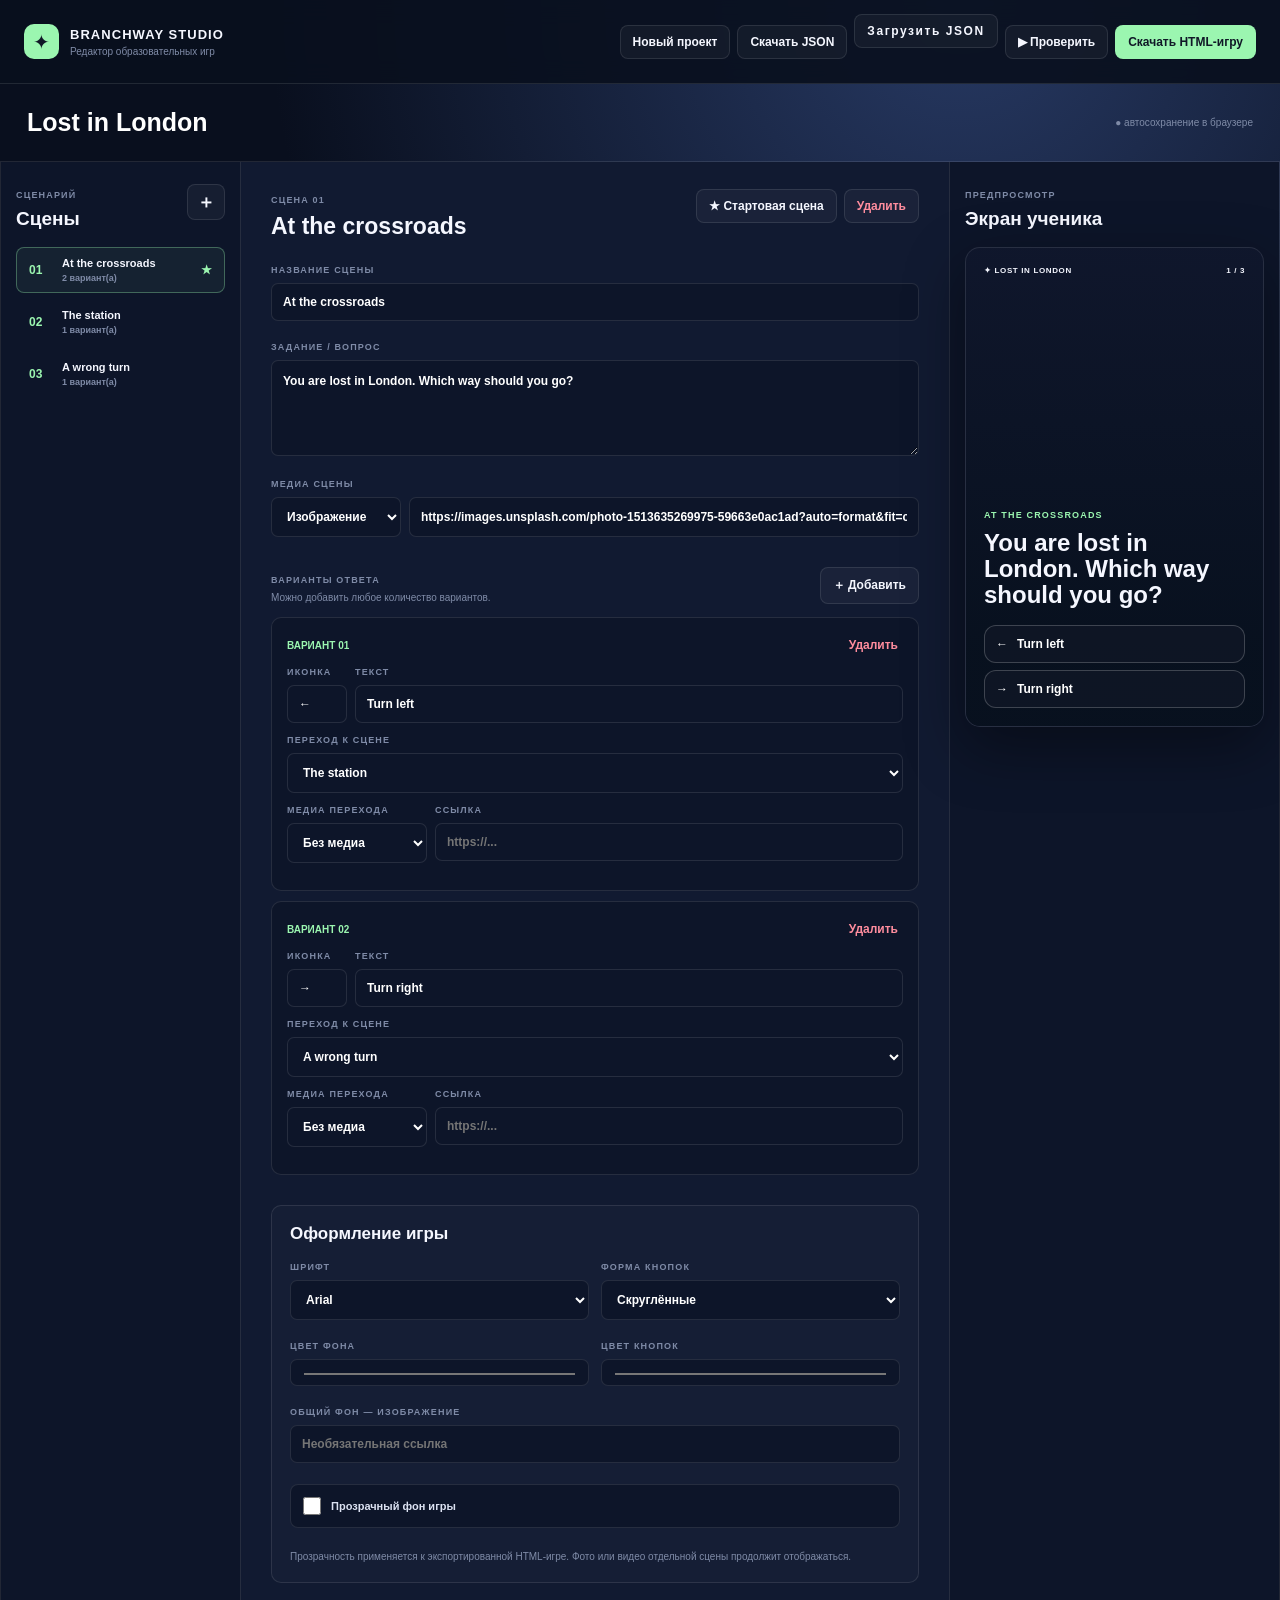
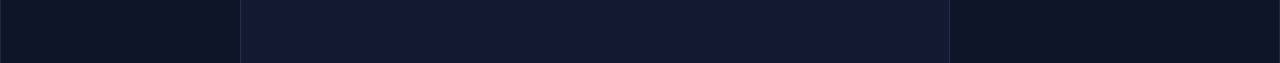
==== index.html @ ad6d40c3 "Update index.html" ====
<!doctype html>
<html lang="ru">
<head>
  <meta charset="UTF-8">
  <meta
    name="viewport"
    content="width=device-width, initial-scale=1"
  >

  <title>Branchway Studio</title>

  <link rel="stylesheet" href="styles.css">
  <script src="app.js" defer></script>
</head>

<body>
  <header class="topbar">
    <div class="brand">
      <span class="brand-icon">✦</span>

      <div>
        <strong>BRANCHWAY STUDIO</strong>
        <small>Редактор образовательных игр</small>
      </div>
    </div>

    <div class="toolbar">
      <button id="newBtn">Новый проект</button>
      <button id="saveBtn">Скачать JSON</button>

      <label class="file-button">
        Загрузить JSON

        <input
          id="loadInput"
          type="file"
          accept="application/json"
        >
      </label>

      <button id="previewBtn">▶ Проверить</button>

      <button id="exportBtn" class="primary">
        Скачать HTML-игру
      </button>
    </div>
  </header>

  <section class="titlebar">
    <input
      id="gameTitle"
      aria-label="Название игры"
    >

    <span>● автосохранение в браузере</span>
  </section>

  <main class="workspace">
    <aside class="scenes-panel">
      <div class="section-heading">
        <div>
          <small>СЦЕНАРИЙ</small>
          <h2>Сцены</h2>
        </div>

        <button
          id="addSceneBtn"
          title="Добавить сцену"
        >
          ＋
        </button>
      </div>

      <div id="sceneList" class="scene-list"></div>
    </aside>

    <section class="editor">
      <div class="editor-heading">
        <div>
          <small id="sceneNumber"></small>
          <h1 id="sceneHeading"></h1>
        </div>

        <div class="editor-actions">
          <button id="startBtn">
            ☆ Сделать стартовой
          </button>

          <button id="deleteSceneBtn" class="danger">
            Удалить
          </button>
        </div>
      </div>

      <label>
        НАЗВАНИЕ СЦЕНЫ

        <input id="sceneTitle">
      </label>

      <label>
        ЗАДАНИЕ / ВОПРОС

        <textarea
          id="sceneTask"
          rows="4"
        ></textarea>
      </label>

      <label>
        МЕДИА СЦЕНЫ

        <div class="two-columns media-fields">
          <select id="mediaType">
            <option value="none">Без медиа</option>
            <option value="image">Изображение</option>
            <option value="video">Видео</option>
          </select>

          <input
            id="mediaUrl"
            type="url"
            placeholder="Прямая ссылка https://..."
          >
        </div>
      </label>

      <div class="answers-heading">
        <div>
          <small>ВАРИАНТЫ ОТВЕТА</small>

          <p>
            Можно добавить любое количество вариантов.
          </p>
        </div>

        <button id="addAnswerBtn">
          ＋ Добавить
        </button>
      </div>

      <div id="answerList" class="answer-list"></div>

      <section class="settings">
        <h2>Оформление игры</h2>

        <div class="settings-grid">
          <label>
            ШРИФТ

            <select id="font">
              <option value="Arial, sans-serif">
                Arial
              </option>

              <option value="Verdana, sans-serif">
                Verdana
              </option>

              <option value="Georgia, serif">
                Georgia
              </option>

              <option value="'Trebuchet MS', sans-serif">
                Trebuchet MS
              </option>

              <option value="'Courier New', monospace">
                Courier New
              </option>
            </select>
          </label>

          <label>
            ФОРМА КНОПОК

            <select id="shape">
              <option value="soft">
                Скруглённые
              </option>

              <option value="round">
                Круглые
              </option>

              <option value="square">
                Прямоугольные
              </option>
            </select>
          </label>

          <label>
            ЦВЕТ ФОНА

            <input id="bgColor" type="color">
          </label>

          <label>
            ЦВЕТ КНОПОК

            <input id="accentColor" type="color">
          </label>

          <label class="wide">
            ОБЩИЙ ФОН — ИЗОБРАЖЕНИЕ

            <input
              id="bgImage"
              type="url"
              placeholder="Необязательная ссылка"
            >
          </label>

          <label class="transparent-option wide">
            <input
              id="transparentBg"
              type="checkbox"
            >

            <span>Прозрачный фон игры</span>
          </label>
        </div>

        <p class="hint">
          Прозрачность применяется к экспортированной
          HTML-игре. Фото или видео отдельной сцены
          продолжит отображаться.
        </p>
      </section>
    </section>

    <aside class="preview-panel">
      <small>ПРЕДПРОСМОТР</small>
      <h2>Экран ученика</h2>

      <div id="miniPlayer"></div>
    </aside>
  </main>

  <div
    id="modal"
    class="modal"
    aria-hidden="true"
  >
    <button id="closeBtn" class="close-button">
      ← В редактор
    </button>

    <div id="fullPlayer" class="full-player"></div>
  </div>

  <div id="toast" class="toast" hidden></div>
</body>
</html>
---- styles.css ----
:root {
  --page: #090f1e;
  --panel: #111a31;
  --panel-dark: #0d1529;
  --line: rgba(255, 255, 255, 0.1);
  --text: #f5f7ff;
  --muted: #7f8ba7;
  --accent: #9bf6b0;
}

* {
  box-sizing: border-box;
}

html {
  min-height: 100%;
  overflow-y: scroll;
  scroll-behavior: smooth;
}

body {
  margin: 0;
  min-width: 320px;
  min-height: 100%;

  overflow-x: hidden;
  overflow-y: auto;

  color: var(--text);

  background:
    radial-gradient(
      circle at 75% 0,
      #273963,
      transparent 36%
    ),
    var(--page);

  font-family: Arial, sans-serif;
}

button,
input,
textarea,
select {
  font: inherit;
}

button,
.file-button {
  padding: 9px 12px;

  border: 1px solid var(--line);
  border-radius: 8px;

  color: var(--text);
  background: rgba(255, 255, 255, 0.04);

  font-size: 12px;
  font-weight: 700;
  cursor: pointer;
}

button:hover,
.file-button:hover {
  border-color: rgba(155, 246, 176, 0.47);
}

.primary {
  color: #101827;
  background: var(--accent);
  border-color: transparent;
}

.danger {
  color: #ff8d9e;
}

.topbar {
  min-height: 76px;
  padding: 14px 24px;

  display: flex;
  align-items: center;
  justify-content: space-between;
  gap: 20px;

  position: sticky;
  top: 0;
  z-index: 20;

  border-bottom: 1px solid var(--line);
  background: rgba(9, 16, 30, 0.91);
  backdrop-filter: blur(12px);
}

.brand {
  display: flex;
  align-items: center;
  gap: 11px;
}

.brand-icon {
  width: 35px;
  height: 35px;

  display: grid;
  place-items: center;

  border-radius: 10px;
  color: #101827;
  background: var(--accent);
  font-size: 20px;
}

.brand strong {
  display: block;
  font-size: 13px;
  letter-spacing: 0.08em;
}

.brand small {
  display: block;
  margin-top: 4px;
  color: var(--muted);
  font-size: 10px;
}

.toolbar {
  display: flex;
  align-items: center;
  justify-content: flex-end;
  gap: 7px;
  flex-wrap: wrap;
}

.file-button {
  position: relative;
  overflow: hidden;
}

.file-button input {
  position: absolute;
  inset: 0;
  opacity: 0;
  cursor: pointer;
}

.titlebar {
  min-height: 78px;
  padding: 17px 27px;

  display: flex;
  align-items: center;
  justify-content: space-between;
  gap: 20px;

  border-bottom: 1px solid var(--line);
}

.titlebar input {
  width: min(520px, 70vw);
  padding: 0;
  margin: 0;

  border: 0;
  outline: 0;

  color: #fff;
  background: transparent;

  font-size: 25px;
  font-weight: 900;
}

.titlebar span {
  color: var(--muted);
  font-size: 10px;
}

.workspace {
  width: min(1500px, 100%);
  min-height: calc(100vh - 154px);
  margin: auto;

  display: grid;
  grid-template-columns:
    240px
    minmax(440px, 1fr)
    330px;

  align-items: stretch;

  border-inline: 1px solid var(--line);
}

/*
  У колонок нет фиксированной высоты.
  Поэтому при добавлении ответов вся страница
  становится длиннее и нормально прокручивается.
*/

.scenes-panel,
.preview-panel {
  padding: 22px 15px;
  background: var(--panel-dark);
}

.scenes-panel {
  border-right: 1px solid var(--line);
}

.preview-panel {
  border-left: 1px solid var(--line);
}

.section-heading,
.editor-heading,
.answers-heading {
  display: flex;
  align-items: flex-start;
  justify-content: space-between;
  gap: 12px;
}

.section-heading small,
.editor-heading small,
.answers-heading small,
.preview-panel > small,
label {
  color: var(--muted);
  font-size: 9px;
  font-weight: 900;
  letter-spacing: 0.13em;
}

.section-heading h2,
.preview-panel h2 {
  margin: 6px 0 17px;
  font-size: 19px;
}

.section-heading button {
  padding: 5px 9px;
  font-size: 18px;
}

.scene-list {
  display: grid;
  gap: 6px;
}

.scene-card {
  width: 100%;

  display: grid;
  grid-template-columns: 25px 1fr auto;
  align-items: center;
  gap: 8px;

  border-color: transparent;
  background: transparent;
  text-align: left;
}

.scene-card.active {
  border-color: rgba(155, 246, 176, 0.33);
  background: rgba(155, 246, 176, 0.06);
}

.scene-card .number,
.scene-card .star {
  color: var(--accent);
}

.scene-card b,
.scene-card small {
  display: block;
  overflow: hidden;
  white-space: nowrap;
  text-overflow: ellipsis;
}

.scene-card b {
  font-size: 11px;
}

.scene-card small {
  margin-top: 4px;
  color: var(--muted);
  font-size: 9px;
}

.editor {
  min-width: 0;
  padding: 27px 30px 80px;
  background: var(--panel);
}

.editor-heading {
  margin-bottom: 25px;
}

.editor-heading h1 {
  margin: 6px 0 0;
  font-size: 23px;
}

.editor-actions {
  display: flex;
  gap: 7px;
}

label {
  display: block;
  margin-bottom: 21px;
}

input,
textarea,
select {
  width: 100%;
  margin-top: 8px;
  padding: 11px;

  border: 1px solid var(--line);
  border-radius: 7px;
  outline: 0;

  color: #fff;
  background: var(--panel-dark);

  font-size: 12px;
}

input:focus,
textarea:focus,
select:focus {
  border-color: rgba(155, 246, 176, 0.53);
}

textarea {
  resize: vertical;
  line-height: 1.5;
}

.two-columns {
  display: grid;
  grid-template-columns: 130px 1fr;
  gap: 8px;
}

.answers-heading {
  align-items: center;
  margin: 30px 0 13px;
}

.answers-heading p {
  margin: 5px 0 0;
  color: var(--muted);
  font-size: 10px;
}

.answer-list {
  display: grid;
  gap: 10px;
}

.answer-card {
  padding: 15px;

  border: 1px solid var(--line);
  border-radius: 10px;

  background: var(--panel-dark);
}

.answer-top {
  margin-bottom: 10px;

  display: flex;
  align-items: center;
  justify-content: space-between;
}

.answer-top b {
  color: var(--accent);
  font-size: 10px;
}

.answer-top button {
  padding: 5px;
  border: 0;
  color: #ff8d9e;
  background: transparent;
}

.answer-grid {
  display: grid;
  grid-template-columns: 60px 1fr;
  gap: 8px;
}

.transition-grid {
  display: grid;
  grid-template-columns: 140px 1fr;
  gap: 8px;
}

.answer-card label {
  margin-bottom: 12px;
}

.settings {
  margin-top: 30px;
  padding: 18px;

  border: 1px solid var(--line);
  border-radius: 10px;

  background: rgba(255, 255, 255, 0.02);
}

.settings h2 {
  margin: 0 0 18px;
  font-size: 17px;
}

.settings-grid {
  display: grid;
  grid-template-columns: 1fr 1fr;
  gap: 0 12px;
}

.wide {
  grid-column: 1 / -1;
}

.transparent-option {
  padding: 12px;

  display: flex;
  align-items: center;
  gap: 10px;

  border: 1px solid var(--line);
  border-radius: 8px;

  color: #dce2f2;
  background: var(--panel-dark);

  font-size: 11px;
  letter-spacing: 0;
  cursor: pointer;
}

.transparent-option input {
  width: 18px;
  height: 18px;
  margin: 0;
  padding: 0;
  accent-color: var(--accent);
}

.hint {
  margin: 0;
  color: var(--muted);
  font-size: 10px;
  line-height: 1.5;
}

.preview-panel h2 {
  margin-top: 6px;
}

.player {
  min-height: 480px;
  position: relative;
  overflow: hidden;

  border: 1px solid var(--line);
  border-radius: 15px;

  background-color:
    var(--player-background, #111a31);

  background-size: cover;
  background-position: center;

  box-shadow: 0 20px 60px rgba(0, 0, 0, 0.4);

  font-family:
    var(--player-font, Arial, sans-serif);
}

.player.transparent {
  background-color: transparent;
  box-shadow: none;
}

.player video {
  width: 100%;
  height: 100%;

  position: absolute;
  inset: 0;

  object-fit: cover;
}

.player-overlay {
  position: absolute;
  inset: 0;
  padding: 18px;

  display: flex;
  flex-direction: column;
  justify-content: space-between;

  background:
    linear-gradient(
      180deg,
      rgba(7, 16, 29, 0.08),
      rgba(7, 16, 29, 0.91) 84%
    );
}

/*
  Если фон прозрачный и в сцене нет медиа,
  затемняющий градиент тоже убирается.
*/

.player.transparent:not(.has-media)
.player-overlay {
  background: transparent;
}

.player-top {
  display: flex;
  justify-content: space-between;

  font-size: 8px;
  font-weight: 800;
  letter-spacing: 0.08em;
  text-transform: uppercase;
}

.scene-label {
  color: var(--player-accent, var(--accent));
  font-size: 9px;
  font-weight: 900;
  letter-spacing: 0.13em;
  text-transform: uppercase;
}

.player h3 {
  margin: 8px 0 17px;
  font-size: 24px;
  line-height: 1.08;
}

.player-answers {
  display: grid;
  gap: 7px;
}

.player-answer {
  width: 100%;
  padding: 11px;

  display: flex;
  align-items: center;
  gap: 9px;

  border: 1px solid rgba(255, 255, 255, 0.2);

  color: #fff;
  background: rgba(17, 24, 39, 0.72);

  text-align: left;
}

.player-answer:hover {
  color: #101827;
  background: var(--player-accent, var(--accent));
}

.shape-soft {
  border-radius: 12px;
}

.shape-round {
  border-radius: 999px;
}

.shape-square {
  border-radius: 3px;
}

/*
  Полноэкранное окно имеет собственный
  вертикальный скролл.
*/

.modal {
  display: none;

  position: fixed;
  inset: 0;
  z-index: 50;

  padding: 70px 20px 40px;

  overflow-x: hidden;
  overflow-y: auto;

  background: rgba(3, 7, 17, 0.93);
}

.modal.open {
  display: block;
}

.modal.transparent-mode {
  background: transparent;
}

.close-button {
  position: fixed;
  top: 17px;
  right: 20px;
  z-index: 51;
}

.full-player {
  width: min(850px, 100%);
  min-height: calc(100vh - 110px);
  margin: auto;
}

.full-player .player {
  min-height: calc(100vh - 110px);
}

.full-player .player h3 {
  font-size: clamp(30px, 5vw, 58px);
}

.toast {
  position: fixed;
  top: 88px;
  left: 50%;
  z-index: 100;

  padding: 10px 16px;
  border-radius: 999px;

  color: #101827;
  background: var(--accent);

  font-size: 12px;
  font-weight: 900;

  transform: translateX(-50%);
}

@media (max-width: 1080px) {
  .workspace {
    grid-template-columns:
      220px
      minmax(0, 1fr);
  }

  .preview-panel {
    display: none;
  }
}

@media (max-width: 700px) {
  .topbar,
  .titlebar {
    align-items: flex-start;
    flex-direction: column;
  }

  .workspace {
    display: block;
  }

  .scene-list {
    display: flex;
    overflow-x: auto;
    padding-bottom: 5px;
  }

  .scene-card {
    min-width: 185px;
  }

  .editor {
    padding: 20px 15px 80px;
  }

  .editor-heading {
    flex-direction: column;
  }

  .settings-grid,
  .transition-grid,
  .two-columns {
    grid-template-columns: 1fr;
  }

  .wide {
    grid-column: auto;
  }

  .modal {
    padding-inline: 10px;
  }
}
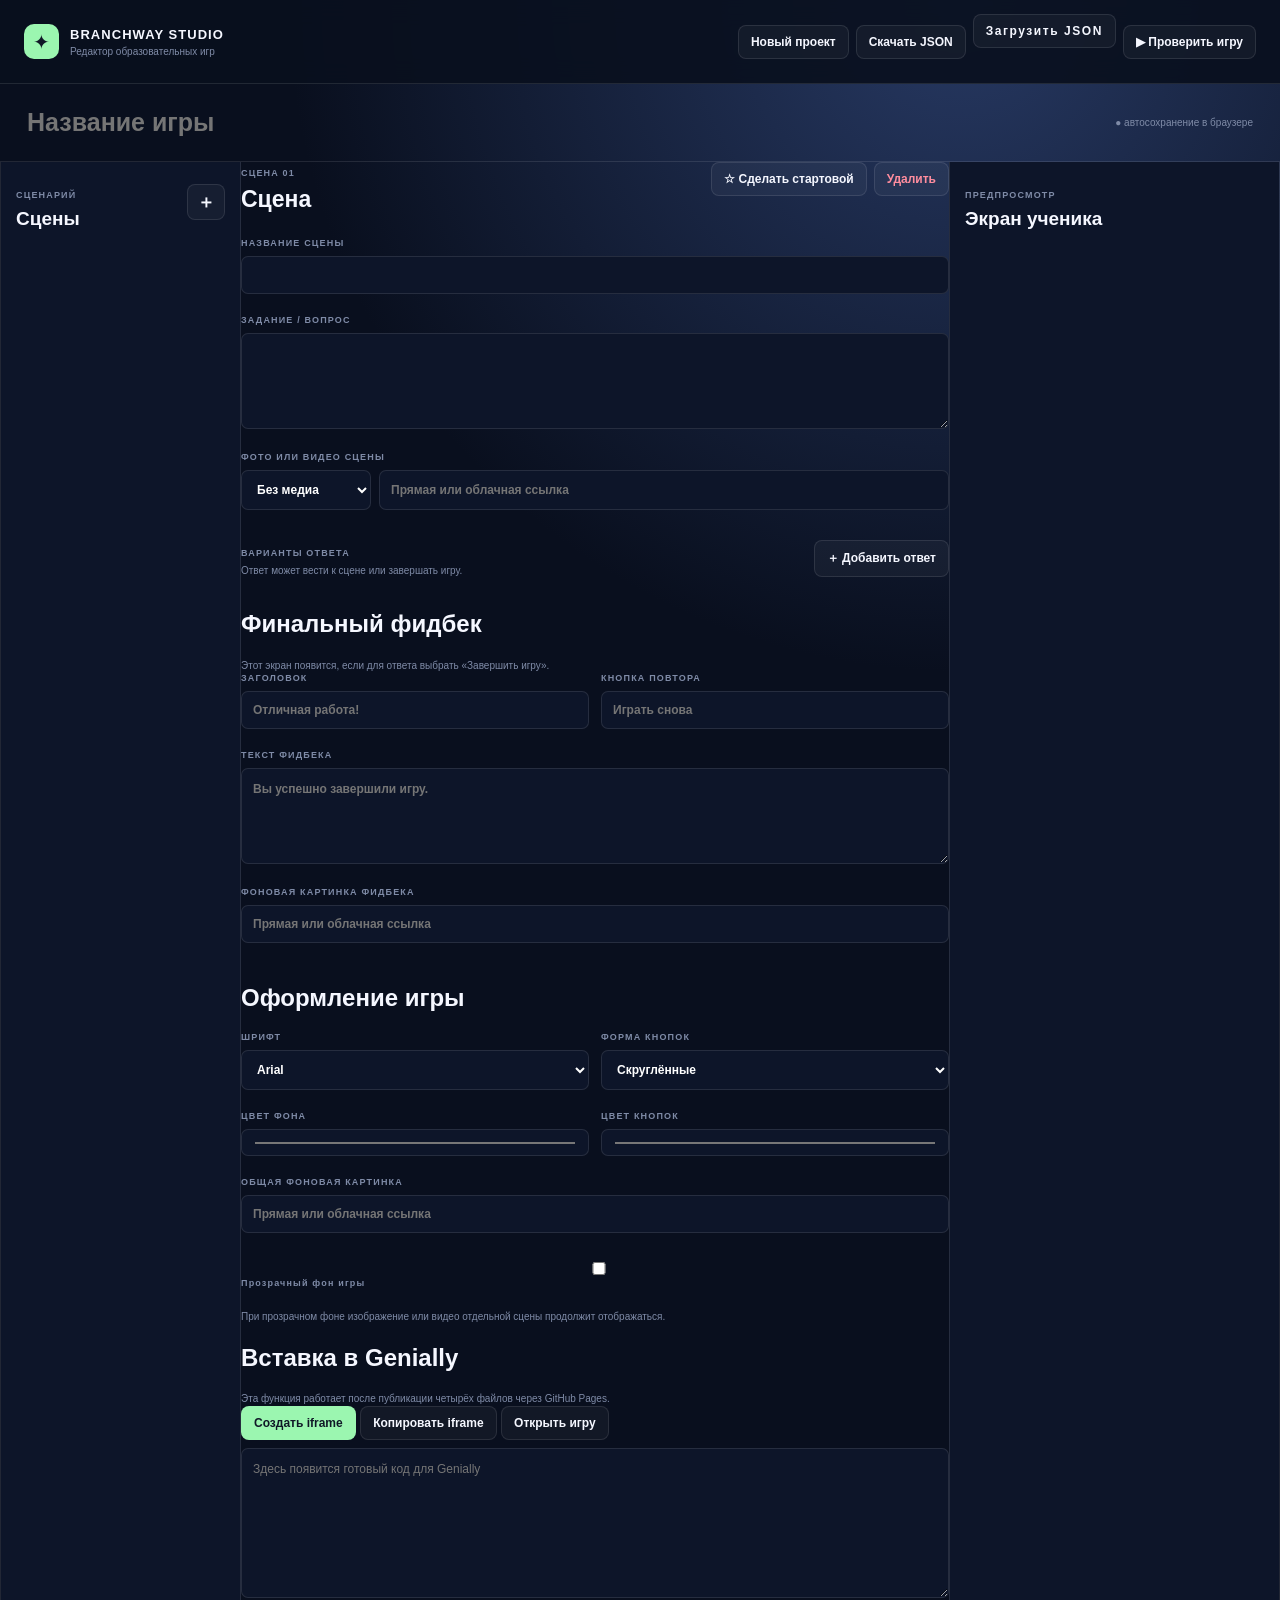
==== commit 8a20c5b9: "Update index.html" ====
--- a/index.html
+++ b/index.html
@@ -2,6 +2,7 @@
 <html lang="ru">
 <head>
   <meta charset="UTF-8">
+
   <meta
     name="viewport"
     content="width=device-width, initial-scale=1"
@@ -25,23 +26,26 @@
     </div>
 
     <div class="toolbar">
-      <button id="newBtn">Новый проект</button>
-      <button id="saveBtn">Скачать JSON</button>
+      <button id="newProjectButton">
+        Новый проект
+      </button>
+
+      <button id="saveJsonButton">
+        Скачать JSON
+      </button>
 
       <label class="file-button">
         Загрузить JSON
 
         <input
-          id="loadInput"
+          id="loadJsonInput"
           type="file"
           accept="application/json"
         >
       </label>
 
-      <button id="previewBtn">▶ Проверить</button>
-
-      <button id="exportBtn" class="primary">
-        Скачать HTML-игру
+      <button id="previewButton">
+        ▶ Проверить игру
       </button>
     </div>
   </header>
@@ -50,6 +54,7 @@
     <input
       id="gameTitle"
       aria-label="Название игры"
+      placeholder="Название игры"
     >
 
     <span>● автосохранение в браузере</span>
@@ -64,29 +69,40 @@
         </div>
 
         <button
-          id="addSceneBtn"
+          id="addSceneButton"
           title="Добавить сцену"
         >
           ＋
         </button>
       </div>
 
-      <div id="sceneList" class="scene-list"></div>
+      <div
+        id="sceneList"
+        class="scene-list"
+      ></div>
     </aside>
 
-    <section class="editor">
+    <section class="editor-panel">
       <div class="editor-heading">
         <div>
-          <small id="sceneNumber"></small>
-          <h1 id="sceneHeading"></h1>
+          <small id="sceneNumber">
+            СЦЕНА 01
+          </small>
+
+          <h1 id="sceneHeading">
+            Сцена
+          </h1>
         </div>
 
         <div class="editor-actions">
-          <button id="startBtn">
+          <button id="makeStartButton">
             ☆ Сделать стартовой
           </button>
 
-          <button id="deleteSceneBtn" class="danger">
+          <button
+            id="deleteSceneButton"
+            class="danger"
+          >
             Удалить
           </button>
         </div>
@@ -108,47 +124,117 @@
       </label>
 
       <label>
-        МЕДИА СЦЕНЫ
-
-        <div class="two-columns media-fields">
-          <select id="mediaType">
-            <option value="none">Без медиа</option>
-            <option value="image">Изображение</option>
-            <option value="video">Видео</option>
+        ФОТО ИЛИ ВИДЕО СЦЕНЫ
+
+        <div class="two-columns">
+          <select id="sceneMediaType">
+            <option value="none">
+              Без медиа
+            </option>
+
+            <option value="image">
+              Изображение
+            </option>
+
+            <option value="video">
+              Видео
+            </option>
           </select>
 
           <input
-            id="mediaUrl"
+            id="sceneMediaUrl"
             type="url"
-            placeholder="Прямая ссылка https://..."
+            placeholder="Прямая или облачная ссылка"
           >
         </div>
       </label>
+
+      <div
+        id="sceneMediaStatus"
+        class="media-status"
+      ></div>
+
+      <div
+        id="sceneMediaPreview"
+        class="media-preview"
+      ></div>
 
       <div class="answers-heading">
         <div>
           <small>ВАРИАНТЫ ОТВЕТА</small>
 
           <p>
-            Можно добавить любое количество вариантов.
+            Ответ может вести к сцене или завершать игру.
           </p>
         </div>
 
-        <button id="addAnswerBtn">
-          ＋ Добавить
+        <button id="addAnswerButton">
+          ＋ Добавить ответ
         </button>
       </div>
 
-      <div id="answerList" class="answer-list"></div>
-
-      <section class="settings">
+      <div
+        id="answerList"
+        class="answer-list"
+      ></div>
+
+      <section class="settings-panel">
+        <h2>Финальный фидбек</h2>
+
+        <p class="hint">
+          Этот экран появится, если для ответа выбрать
+          «Завершить игру».
+        </p>
+
+        <div class="settings-grid">
+          <label>
+            ЗАГОЛОВОК
+
+            <input
+              id="feedbackTitle"
+              placeholder="Отличная работа!"
+            >
+          </label>
+
+          <label>
+            КНОПКА ПОВТОРА
+
+            <input
+              id="restartText"
+              placeholder="Играть снова"
+            >
+          </label>
+
+          <label class="wide">
+            ТЕКСТ ФИДБЕКА
+
+            <textarea
+              id="feedbackText"
+              rows="4"
+              placeholder="Вы успешно завершили игру."
+            ></textarea>
+          </label>
+
+          <label class="wide">
+            ФОНОВАЯ КАРТИНКА ФИДБЕКА
+
+            <input
+              id="feedbackImage"
+              type="url"
+              placeholder="Прямая или облачная ссылка"
+            >
+          </label>
+        </div>
+      </section>
+
+      <section class="settings-panel">
         <h2>Оформление игры</h2>
 
         <div class="settings-grid">
           <label>
             ШРИФТ
 
-            <select id="font">
+            <select id="fontFamily">
               <option value="Arial, sans-serif">
                 Arial
               </option>
@@ -174,7 +260,7 @@
           <label>
             ФОРМА КНОПОК
 
-            <select id="shape">
+            <select id="buttonShape">
               <option value="soft">
                 Скруглённые
               </option>
@@ -192,40 +278,85 @@
           <label>
             ЦВЕТ ФОНА
 
-            <input id="bgColor" type="color">
+            <input
+              id="backgroundColor"
+              type="color"
+            >
           </label>
 
           <label>
             ЦВЕТ КНОПОК
 
-            <input id="accentColor" type="color">
+            <input
+              id="accentColor"
+              type="color"
+            >
           </label>
 
           <label class="wide">
-            ОБЩИЙ ФОН — ИЗОБРАЖЕНИЕ
-
-            <input
-              id="bgImage"
+            ОБЩАЯ ФОНОВАЯ КАРТИНКА
+
+            <input
+              id="backgroundImage"
               type="url"
-              placeholder="Необязательная ссылка"
-            >
-          </label>
-
-          <label class="transparent-option wide">
-            <input
-              id="transparentBg"
+              placeholder="Прямая или облачная ссылка"
+            >
+          </label>
+
+          <label class="checkbox-label wide">
+            <input
+              id="transparentBackground"
               type="checkbox"
             >
 
-            <span>Прозрачный фон игры</span>
+            <span>
+              Прозрачный фон игры
+            </span>
           </label>
         </div>
 
         <p class="hint">
-          Прозрачность применяется к экспортированной
-          HTML-игре. Фото или видео отдельной сцены
-          продолжит отображаться.
+          При прозрачном фоне изображение или видео
+          отдельной сцены продолжит отображаться.
         </p>
+      </section>
+
+      <section class="settings-panel iframe-panel">
+        <h2>Вставка в Genially</h2>
+
+        <p class="hint">
+          Эта функция работает после публикации четырёх
+          файлов через GitHub Pages.
+        </p>
+
+        <div class="iframe-actions">
+          <button
+            id="generateIframeButton"
+            class="primary"
+          >
+            Создать iframe
+          </button>
+
+          <button id="copyIframeButton">
+            Копировать iframe
+          </button>
+
+          <button id="openPlayerButton">
+            Открыть игру
+          </button>
+        </div>
+
+        <textarea
+          id="iframeCode"
+          rows="7"
+          readonly
+          placeholder="Здесь появится готовый код для Genially"
+        ></textarea>
+
+        <div
+          id="iframeStatus"
+          class="media-status"
+        ></div>
       </section>
     </section>
 
@@ -238,17 +369,27 @@
   </main>
 
   <div
-    id="modal"
+    id="previewModal"
     class="modal"
     aria-hidden="true"
   >
-    <button id="closeBtn" class="close-button">
-      ← В редактор
+    <button
+      id="closePreviewButton"
+      class="close-button"
+    >
+      ← Вернуться в редактор
     </button>
 
-    <div id="fullPlayer" class="full-player"></div>
+    <div
+      id="fullPlayer"
+      class="full-player"
+    ></div>
   </div>
 
-  <div id="toast" class="toast" hidden></div>
+  <div
+    id="toast"
+    class="toast"
+    hidden
+  ></div>
 </body>
 </html>
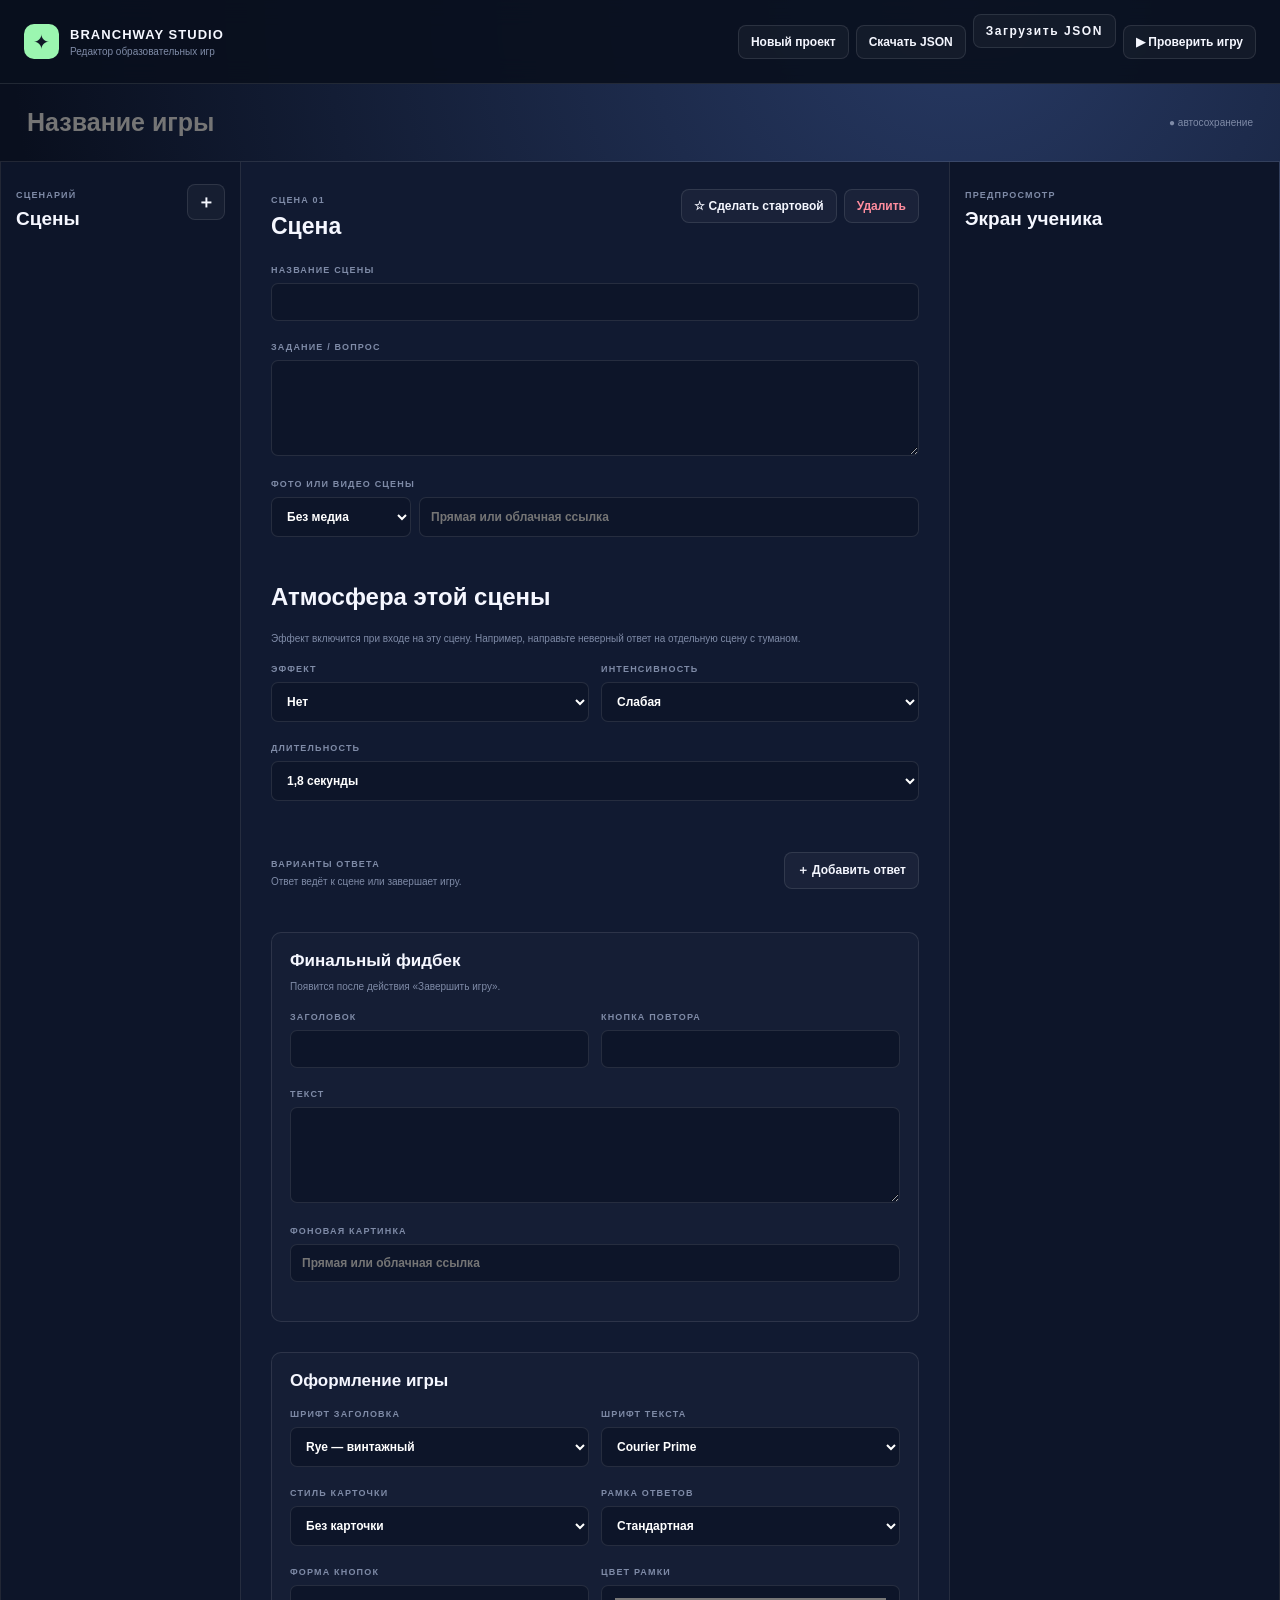
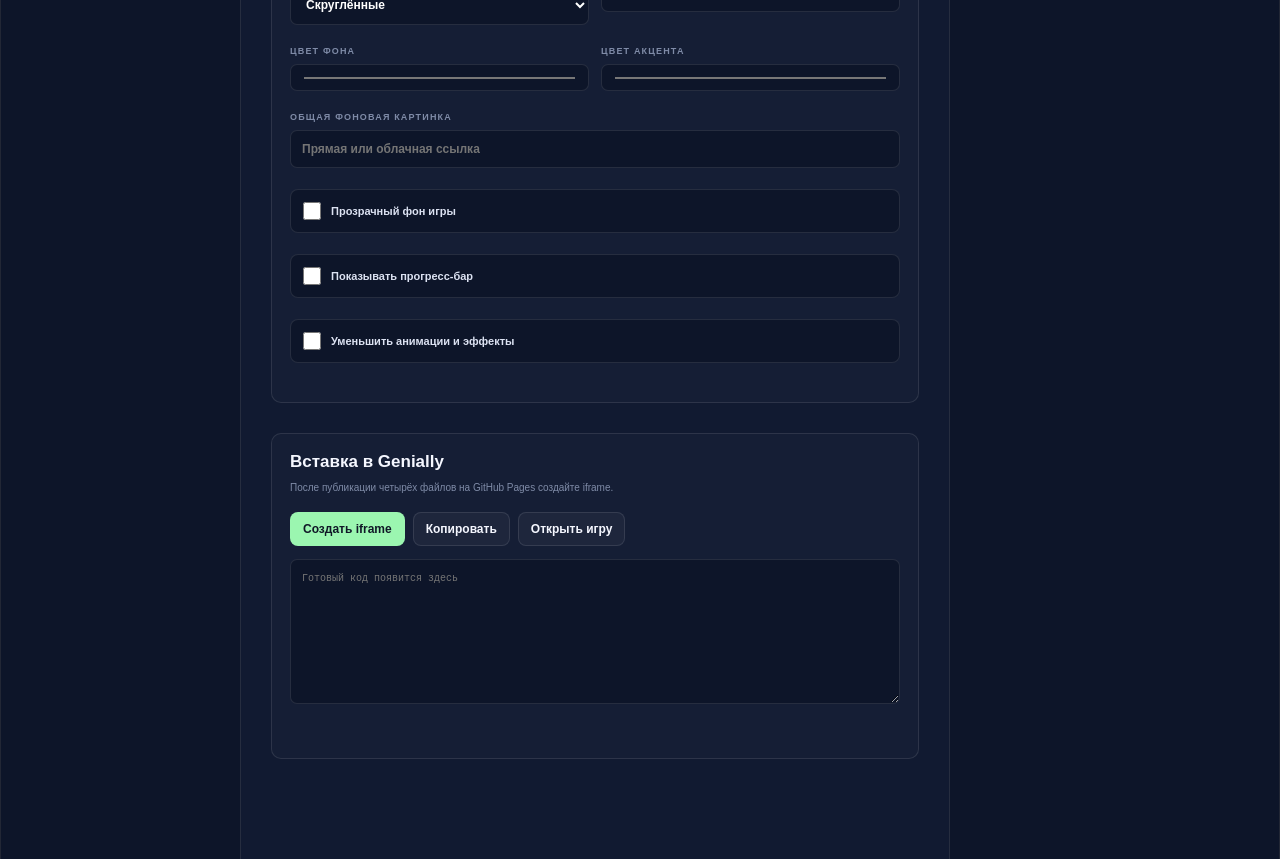
==== commit ee0c96c7: "Update index.html" ====
--- a/index.html
+++ b/index.html
@@ -57,7 +57,7 @@
       placeholder="Название игры"
     >
 
-    <span>● автосохранение в браузере</span>
+    <span>● автосохранение</span>
   </section>
 
   <main class="workspace">
@@ -110,7 +110,6 @@
 
       <label>
         НАЗВАНИЕ СЦЕНЫ
-
         <input id="sceneTitle">
       </label>
 
@@ -143,7 +142,6 @@
 
           <input
             id="sceneMediaUrl"
-            type="url"
             placeholder="Прямая или облачная ссылка"
           >
         </div>
@@ -159,12 +157,61 @@
         class="media-preview"
       ></div>
 
+      <section class="scene-effect-panel">
+        <h2>Атмосфера этой сцены</h2>
+
+        <p class="hint">
+          Эффект включится при входе на эту сцену.
+          Например, направьте неверный ответ на отдельную
+          сцену с туманом.
+        </p>
+
+        <div class="settings-grid">
+          <label>
+            ЭФФЕКТ
+
+            <select id="sceneEffect">
+              <option value="none">Нет</option>
+              <option value="fog">Туман</option>
+              <option value="rain">Дождь</option>
+              <option value="fire">Огонь</option>
+              <option value="shake">Тряска</option>
+              <option value="glitch">Глитч</option>
+            </select>
+          </label>
+
+          <label>
+            ИНТЕНСИВНОСТЬ
+
+            <select id="effectIntensity">
+              <option value="low">Слабая</option>
+              <option value="medium">Средняя</option>
+              <option value="high">Сильная</option>
+            </select>
+          </label>
+
+          <label class="wide">
+            ДЛИТЕЛЬНОСТЬ
+
+            <select id="effectDuration">
+              <option value="1800">1,8 секунды</option>
+              <option value="3000">3 секунды</option>
+              <option value="5000">5 секунд</option>
+
+              <option value="0">
+                Постоянно до ухода со сцены
+              </option>
+            </select>
+          </label>
+        </div>
+      </section>
+
       <div class="answers-heading">
         <div>
           <small>ВАРИАНТЫ ОТВЕТА</small>
 
           <p>
-            Ответ может вести к сцене или завершать игру.
+            Ответ ведёт к сцене или завершает игру.
           </p>
         </div>
 
@@ -182,45 +229,34 @@
         <h2>Финальный фидбек</h2>
 
         <p class="hint">
-          Этот экран появится, если для ответа выбрать
-          «Завершить игру».
+          Появится после действия «Завершить игру».
         </p>
 
         <div class="settings-grid">
           <label>
             ЗАГОЛОВОК
-
-            <input
-              id="feedbackTitle"
-              placeholder="Отличная работа!"
-            >
+            <input id="feedbackTitle">
           </label>
 
           <label>
             КНОПКА ПОВТОРА
-
-            <input
-              id="restartText"
-              placeholder="Играть снова"
-            >
+            <input id="restartText">
           </label>
 
           <label class="wide">
-            ТЕКСТ ФИДБЕКА
+            ТЕКСТ
 
             <textarea
               id="feedbackText"
               rows="4"
-              placeholder="Вы успешно завершили игру."
             ></textarea>
           </label>
 
           <label class="wide">
-            ФОНОВАЯ КАРТИНКА ФИДБЕКА
+            ФОНОВАЯ КАРТИНКА
 
             <input
               id="feedbackImage"
-              type="url"
               placeholder="Прямая или облачная ссылка"
             >
           </label>
@@ -232,27 +268,109 @@
 
         <div class="settings-grid">
           <label>
-            ШРИФТ
-
-            <select id="fontFamily">
-              <option value="Arial, sans-serif">
+            ШРИФТ ЗАГОЛОВКА
+
+            <select id="headingFont">
+              <option value="Rye">
+                Rye — винтажный
+              </option>
+
+              <option value="Special Elite">
+                Special Elite
+              </option>
+
+              <option value="Roboto Slab">
+                Roboto Slab
+              </option>
+
+              <option value="Georgia">
+                Georgia
+              </option>
+
+              <option value="Arial">
                 Arial
               </option>
-
-              <option value="Verdana, sans-serif">
-                Verdana
-              </option>
-
-              <option value="Georgia, serif">
+            </select>
+          </label>
+
+          <label>
+            ШРИФТ ТЕКСТА
+
+            <select id="bodyFont">
+              <option value="Courier Prime">
+                Courier Prime
+              </option>
+
+              <option value="Special Elite">
+                Special Elite
+              </option>
+
+              <option value="Roboto Slab">
+                Roboto Slab
+              </option>
+
+              <option value="Georgia">
                 Georgia
               </option>
 
-              <option value="'Trebuchet MS', sans-serif">
-                Trebuchet MS
-              </option>
-
-              <option value="'Courier New', monospace">
-                Courier New
+              <option value="Arial">
+                Arial
+              </option>
+            </select>
+          </label>
+
+          <label>
+            СТИЛЬ КАРТОЧКИ
+
+            <select id="cardStyle">
+              <option value="none">
+                Без карточки
+              </option>
+
+              <option value="vintage">
+                Винтаж
+              </option>
+
+              <option value="glass">
+                Стекло
+              </option>
+
+              <option value="neon">
+                Неон
+              </option>
+
+              <option value="parchment">
+                Пергамент
+              </option>
+            </select>
+          </label>
+
+          <label>
+            РАМКА ОТВЕТОВ
+
+            <select id="answerStyle">
+              <option value="standard">
+                Стандартная
+              </option>
+
+              <option value="vintage">
+                Винтажная
+              </option>
+
+              <option value="double">
+                Двойная
+              </option>
+
+              <option value="neon">
+                Неоновая
+              </option>
+
+              <option value="dashed">
+                Пунктирная
+              </option>
+
+              <option value="text">
+                Только текст
               </option>
             </select>
           </label>
@@ -276,6 +394,15 @@
           </label>
 
           <label>
+            ЦВЕТ РАМКИ
+
+            <input
+              id="borderColor"
+              type="color"
+            >
+          </label>
+
+          <label>
             ЦВЕТ ФОНА
 
             <input
@@ -285,7 +412,7 @@
           </label>
 
           <label>
-            ЦВЕТ КНОПОК
+            ЦВЕТ АКЦЕНТА
 
             <input
               id="accentColor"
@@ -298,7 +425,6 @@
 
             <input
               id="backgroundImage"
-              type="url"
               placeholder="Прямая или облачная ссылка"
             >
           </label>
@@ -309,24 +435,37 @@
               type="checkbox"
             >
 
+            <span>Прозрачный фон игры</span>
+          </label>
+
+          <label class="checkbox-label wide">
+            <input
+              id="showProgressBar"
+              type="checkbox"
+            >
+
+            <span>Показывать прогресс-бар</span>
+          </label>
+
+          <label class="checkbox-label wide">
+            <input
+              id="reduceMotion"
+              type="checkbox"
+            >
+
             <span>
-              Прозрачный фон игры
+              Уменьшить анимации и эффекты
             </span>
           </label>
         </div>
-
-        <p class="hint">
-          При прозрачном фоне изображение или видео
-          отдельной сцены продолжит отображаться.
-        </p>
       </section>
 
       <section class="settings-panel iframe-panel">
         <h2>Вставка в Genially</h2>
 
         <p class="hint">
-          Эта функция работает после публикации четырёх
-          файлов через GitHub Pages.
+          После публикации четырёх файлов на GitHub Pages
+          создайте iframe.
         </p>
 
         <div class="iframe-actions">
@@ -338,7 +477,7 @@
           </button>
 
           <button id="copyIframeButton">
-            Копировать iframe
+            Копировать
           </button>
 
           <button id="openPlayerButton">
@@ -350,7 +489,7 @@
           id="iframeCode"
           rows="7"
           readonly
-          placeholder="Здесь появится готовый код для Genially"
+          placeholder="Готовый код появится здесь"
         ></textarea>
 
         <div
--- a/styles.css
+++ b/styles.css
@@ -1,11 +1,12 @@
 :root {
-  --page: #090f1e;
+  --page-background: #090f1e;
   --panel: #111a31;
-  --panel-dark: #0d1529;
+  --dark-panel: #0d1529;
   --line: rgba(255, 255, 255, 0.1);
   --text: #f5f7ff;
   --muted: #7f8ba7;
   --accent: #9bf6b0;
+  --danger: #ff8d9e;
 }
 
 * {
@@ -34,7 +35,7 @@
       #273963,
       transparent 36%
     ),
-    var(--page);
+    var(--page-background);
 
   font-family: Arial, sans-serif;
 }
@@ -58,12 +59,13 @@
 
   font-size: 12px;
   font-weight: 700;
+
   cursor: pointer;
 }
 
 button:hover,
 .file-button:hover {
-  border-color: rgba(155, 246, 176, 0.47);
+  border-color: rgba(155, 246, 176, 0.5);
 }
 
 .primary {
@@ -73,24 +75,25 @@
 }
 
 .danger {
-  color: #ff8d9e;
+  color: var(--danger);
 }
 
 .topbar {
   min-height: 76px;
   padding: 14px 24px;
 
-  display: flex;
-  align-items: center;
-  justify-content: space-between;
-  gap: 20px;
-
   position: sticky;
   top: 0;
   z-index: 20;
 
+  display: flex;
+  align-items: center;
+  justify-content: space-between;
+  gap: 20px;
+
   border-bottom: 1px solid var(--line);
-  background: rgba(9, 16, 30, 0.91);
+
+  background: rgba(9, 16, 30, 0.92);
   backdrop-filter: blur(12px);
 }
 
@@ -108,8 +111,10 @@
   place-items: center;
 
   border-radius: 10px;
+
   color: #101827;
   background: var(--accent);
+
   font-size: 20px;
 }
 
@@ -122,6 +127,7 @@
 .brand small {
   display: block;
   margin-top: 4px;
+
   color: var(--muted);
   font-size: 10px;
 }
@@ -142,6 +148,7 @@
 .file-button input {
   position: absolute;
   inset: 0;
+
   opacity: 0;
   cursor: pointer;
 }
@@ -184,6 +191,7 @@
   margin: auto;
 
   display: grid;
+
   grid-template-columns:
     240px
     minmax(440px, 1fr)
@@ -195,15 +203,15 @@
 }
 
 /*
-  У колонок нет фиксированной высоты.
-  Поэтому при добавлении ответов вся страница
-  становится длиннее и нормально прокручивается.
+  У редактора нет фиксированной высоты.
+  При добавлении ответов вся страница
+  увеличивается и нормально прокручивается.
 */
 
 .scenes-panel,
 .preview-panel {
   padding: 22px 15px;
-  background: var(--panel-dark);
+  background: var(--dark-panel);
 }
 
 .scenes-panel {
@@ -229,6 +237,7 @@
 .preview-panel > small,
 label {
   color: var(--muted);
+
   font-size: 9px;
   font-weight: 900;
   letter-spacing: 0.13em;
@@ -254,17 +263,23 @@
   width: 100%;
 
   display: grid;
-  grid-template-columns: 25px 1fr auto;
+
+  grid-template-columns:
+    25px
+    minmax(0, 1fr)
+    auto;
+
   align-items: center;
   gap: 8px;
 
   border-color: transparent;
   background: transparent;
+
   text-align: left;
 }
 
 .scene-card.active {
-  border-color: rgba(155, 246, 176, 0.33);
+  border-color: rgba(155, 246, 176, 0.35);
   background: rgba(155, 246, 176, 0.06);
 }
 
@@ -276,6 +291,7 @@
 .scene-card b,
 .scene-card small {
   display: block;
+
   overflow: hidden;
   white-space: nowrap;
   text-overflow: ellipsis;
@@ -287,13 +303,15 @@
 
 .scene-card small {
   margin-top: 4px;
+
   color: var(--muted);
   font-size: 9px;
 }
 
-.editor {
+.editor-panel {
   min-width: 0;
-  padding: 27px 30px 80px;
+  padding: 27px 30px 100px;
+
   background: var(--panel);
 }
 
@@ -309,6 +327,7 @@
 .editor-actions {
   display: flex;
   gap: 7px;
+  flex-wrap: wrap;
 }
 
 label {
@@ -328,7 +347,7 @@
   outline: 0;
 
   color: #fff;
-  background: var(--panel-dark);
+  background: var(--dark-panel);
 
   font-size: 12px;
 }
@@ -336,7 +355,7 @@
 input:focus,
 textarea:focus,
 select:focus {
-  border-color: rgba(155, 246, 176, 0.53);
+  border-color: rgba(155, 246, 176, 0.55);
 }
 
 textarea {
@@ -346,8 +365,40 @@
 
 .two-columns {
   display: grid;
-  grid-template-columns: 130px 1fr;
+  grid-template-columns: 140px minmax(0, 1fr);
   gap: 8px;
+}
+
+.media-status {
+  min-height: 17px;
+  margin: -12px 0 10px;
+
+  color: var(--muted);
+
+  font-size: 10px;
+  line-height: 1.5;
+}
+
+.media-status.success {
+  color: var(--accent);
+}
+
+.media-status.error {
+  color: #ff9aaa;
+}
+
+.media-preview img,
+.media-preview video {
+  display: block;
+
+  width: 100%;
+  max-height: 250px;
+  margin: 0 0 22px;
+
+  border-radius: 10px;
+
+  background: #070b15;
+  object-fit: cover;
 }
 
 .answers-heading {
@@ -357,6 +408,7 @@
 
 .answers-heading p {
   margin: 5px 0 0;
+
   color: var(--muted);
   font-size: 10px;
 }
@@ -372,7 +424,7 @@
   border: 1px solid var(--line);
   border-radius: 10px;
 
-  background: var(--panel-dark);
+  background: var(--dark-panel);
 }
 
 .answer-top {
@@ -391,19 +443,20 @@
 .answer-top button {
   padding: 5px;
   border: 0;
-  color: #ff8d9e;
+
+  color: var(--danger);
   background: transparent;
 }
 
 .answer-grid {
   display: grid;
-  grid-template-columns: 60px 1fr;
+  grid-template-columns: 70px minmax(0, 1fr);
   gap: 8px;
 }
 
 .transition-grid {
   display: grid;
-  grid-template-columns: 140px 1fr;
+  grid-template-columns: 150px minmax(0, 1fr);
   gap: 8px;
 }
 
@@ -411,7 +464,7 @@
   margin-bottom: 12px;
 }
 
-.settings {
+.settings-panel {
   margin-top: 30px;
   padding: 18px;
 
@@ -421,12 +474,14 @@
   background: rgba(255, 255, 255, 0.02);
 }
 
-.settings h2 {
-  margin: 0 0 18px;
+.settings-panel h2 {
+  margin: 0 0 8px;
   font-size: 17px;
 }
 
 .settings-grid {
+  margin-top: 18px;
+
   display: grid;
   grid-template-columns: 1fr 1fr;
   gap: 0 12px;
@@ -436,7 +491,7 @@
   grid-column: 1 / -1;
 }
 
-.transparent-option {
+.checkbox-label {
   padding: 12px;
 
   display: flex;
@@ -447,26 +502,49 @@
   border-radius: 8px;
 
   color: #dce2f2;
-  background: var(--panel-dark);
+  background: var(--dark-panel);
 
   font-size: 11px;
   letter-spacing: 0;
+
   cursor: pointer;
 }
 
-.transparent-option input {
+.checkbox-label input {
   width: 18px;
   height: 18px;
   margin: 0;
   padding: 0;
+
   accent-color: var(--accent);
 }
 
 .hint {
   margin: 0;
+
   color: var(--muted);
+
   font-size: 10px;
   line-height: 1.5;
+}
+
+.iframe-actions {
+  margin: 17px 0 5px;
+
+  display: flex;
+  gap: 8px;
+  flex-wrap: wrap;
+}
+
+.iframe-panel textarea {
+  min-height: 145px;
+
+  font-family: "Courier New", monospace;
+  font-size: 10px;
+}
+
+.iframe-panel .media-status {
+  margin-top: 5px;
 }
 
 .preview-panel h2 {
@@ -487,7 +565,8 @@
   background-size: cover;
   background-position: center;
 
-  box-shadow: 0 20px 60px rgba(0, 0, 0, 0.4);
+  box-shadow:
+    0 20px 60px rgba(0, 0, 0, 0.4);
 
   font-family:
     var(--player-font, Arial, sans-serif);
@@ -521,14 +600,9 @@
     linear-gradient(
       180deg,
       rgba(7, 16, 29, 0.08),
-      rgba(7, 16, 29, 0.91) 84%
+      rgba(7, 16, 29, 0.92) 84%
     );
 }
-
-/*
-  Если фон прозрачный и в сцене нет медиа,
-  затемняющий градиент тоже убирается.
-*/
 
 .player.transparent:not(.has-media)
 .player-overlay {
@@ -538,6 +612,7 @@
 .player-top {
   display: flex;
   justify-content: space-between;
+  gap: 15px;
 
   font-size: 8px;
   font-weight: 800;
@@ -547,6 +622,7 @@
 
 .scene-label {
   color: var(--player-accent, var(--accent));
+
   font-size: 9px;
   font-weight: 900;
   letter-spacing: 0.13em;
@@ -555,8 +631,13 @@
 
 .player h3 {
   margin: 8px 0 17px;
+
   font-size: 24px;
   line-height: 1.08;
+}
+
+.player p {
+  line-height: 1.55;
 }
 
 .player-answers {
@@ -575,14 +656,15 @@
   border: 1px solid rgba(255, 255, 255, 0.2);
 
   color: #fff;
-  background: rgba(17, 24, 39, 0.72);
+  background: rgba(17, 24, 39, 0.74);
 
   text-align: left;
 }
 
 .player-answer:hover {
   color: #101827;
-  background: var(--player-accent, var(--accent));
+  background:
+    var(--player-accent, var(--accent));
 }
 
 .shape-soft {
@@ -596,11 +678,6 @@
 .shape-square {
   border-radius: 3px;
 }
-
-/*
-  Полноэкранное окно имеет собственный
-  вертикальный скролл.
-*/
 
 .modal {
   display: none;
@@ -614,7 +691,7 @@
   overflow-x: hidden;
   overflow-y: auto;
 
-  background: rgba(3, 7, 17, 0.93);
+  background: rgba(3, 7, 17, 0.94);
 }
 
 .modal.open {
@@ -633,7 +710,7 @@
 }
 
 .full-player {
-  width: min(850px, 100%);
+  width: min(900px, 100%);
   min-height: calc(100vh - 110px);
   margin: auto;
 }
@@ -653,6 +730,7 @@
   z-index: 100;
 
   padding: 10px 16px;
+
   border-radius: 999px;
 
   color: #101827;
@@ -694,11 +772,11 @@
   }
 
   .scene-card {
-    min-width: 185px;
-  }
-
-  .editor {
-    padding: 20px 15px 80px;
+    min-width: 190px;
+  }
+
+  .editor-panel {
+    padding: 20px 15px 100px;
   }
 
   .editor-heading {
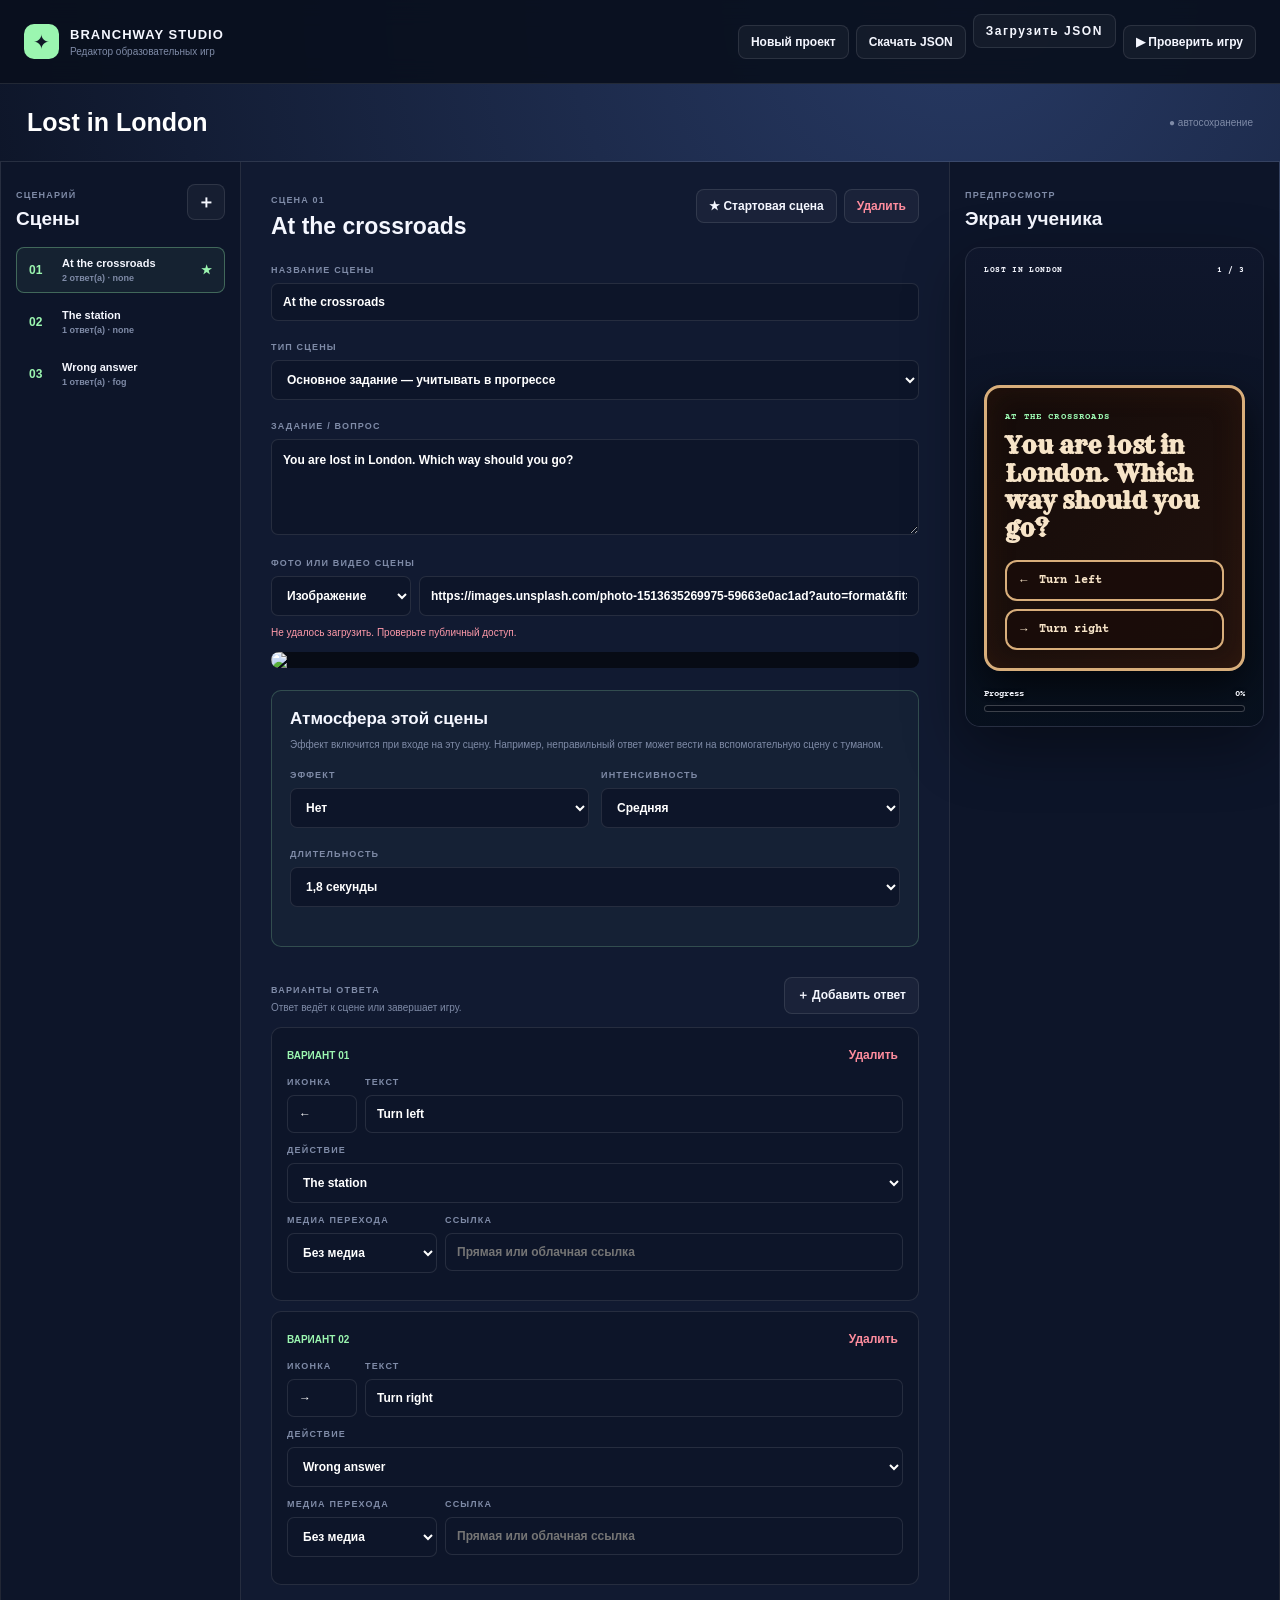
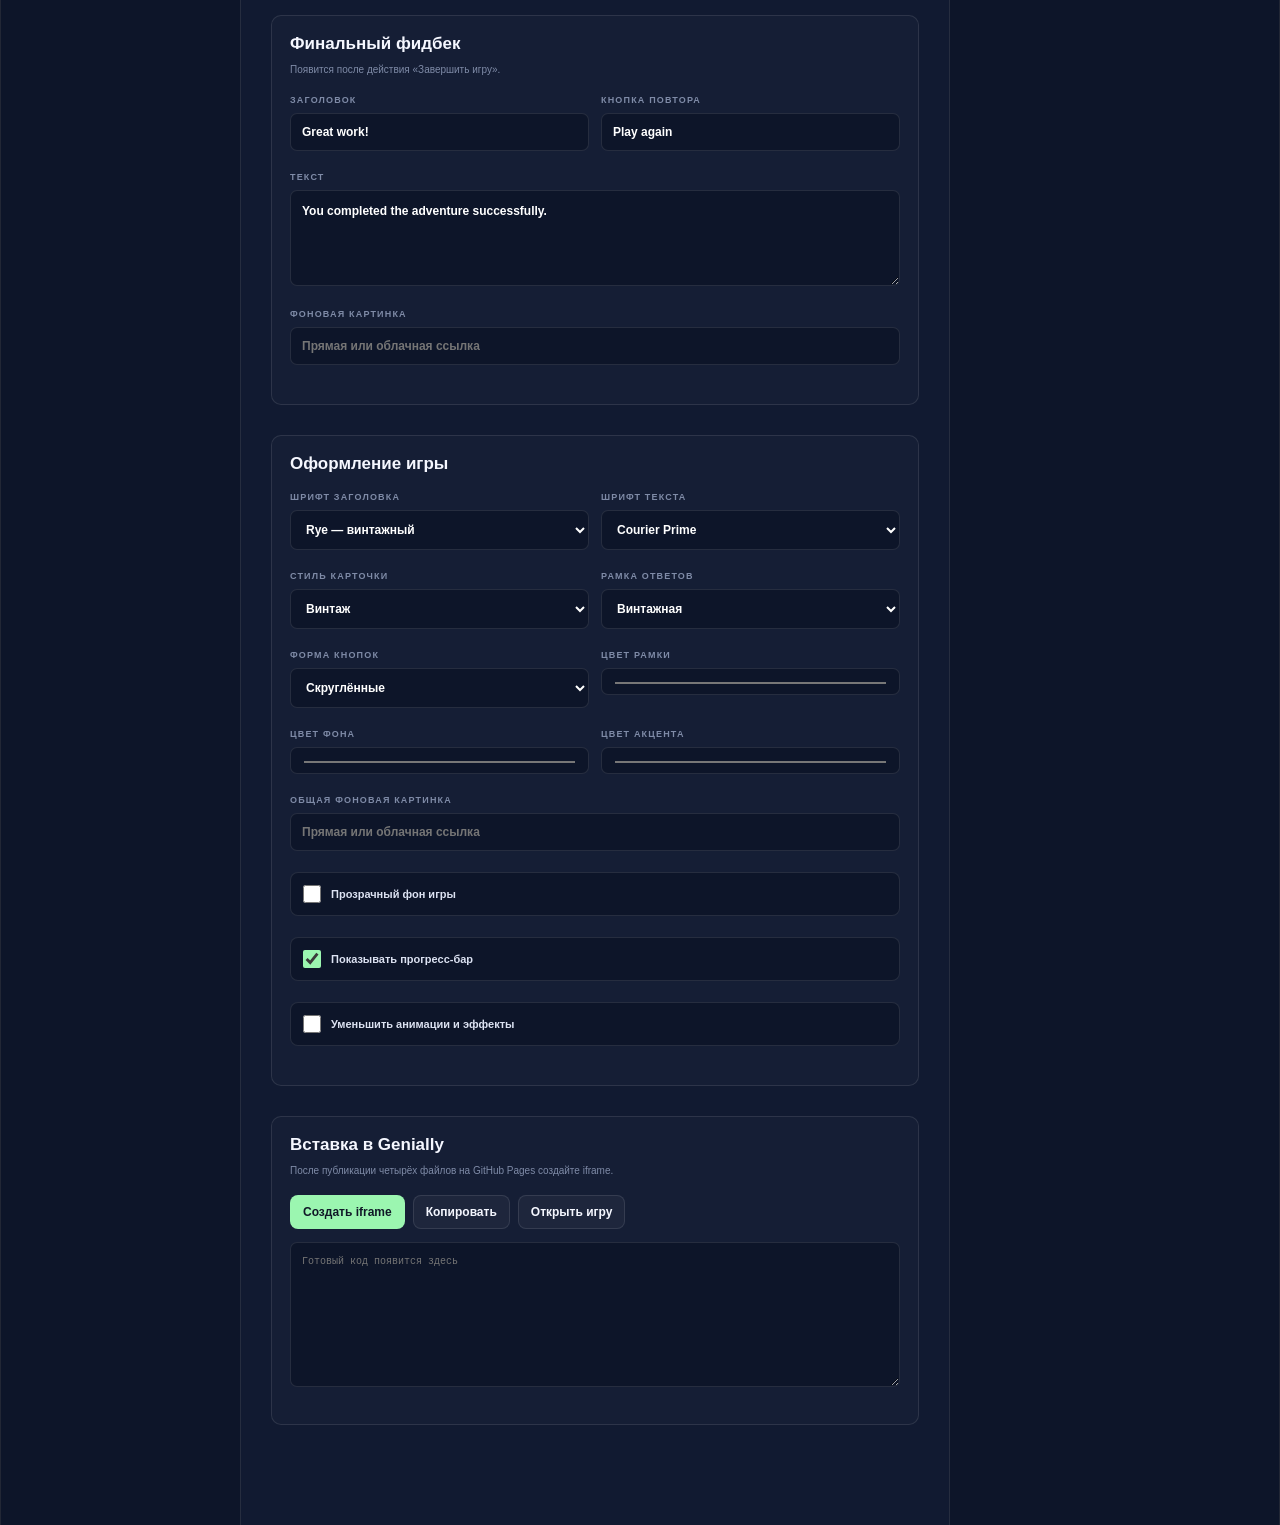
==== commit 9b56896a: "Update index.html" ====
--- a/index.html
+++ b/index.html
@@ -110,7 +110,22 @@
 
       <label>
         НАЗВАНИЕ СЦЕНЫ
+
         <input id="sceneTitle">
+      </label>
+
+      <label>
+        ТИП СЦЕНЫ
+
+        <select id="sceneRole">
+          <option value="main">
+            Основное задание — учитывать в прогрессе
+          </option>
+
+          <option value="support">
+            Вспомогательная сцена — не учитывать
+          </option>
+        </select>
       </label>
 
       <label>
@@ -162,8 +177,8 @@
 
         <p class="hint">
           Эффект включится при входе на эту сцену.
-          Например, направьте неверный ответ на отдельную
-          сцену с туманом.
+          Например, неправильный ответ может вести на
+          вспомогательную сцену с туманом.
         </p>
 
         <div class="settings-grid">
@@ -194,9 +209,17 @@
             ДЛИТЕЛЬНОСТЬ
 
             <select id="effectDuration">
-              <option value="1800">1,8 секунды</option>
-              <option value="3000">3 секунды</option>
-              <option value="5000">5 секунд</option>
+              <option value="1800">
+                1,8 секунды
+              </option>
+
+              <option value="3000">
+                3 секунды
+              </option>
+
+              <option value="5000">
+                5 секунд
+              </option>
 
               <option value="0">
                 Постоянно до ухода со сцены
--- a/styles.css
+++ b/styles.css
@@ -1,12 +1,15 @@
+@import url(
+  "https://fonts.googleapis.com/css2?family=Courier+Prime:wght@400;700&family=Roboto+Slab:wght@400;700&family=Rye&family=Special+Elite&display=swap"
+);
+
 :root {
-  --page-background: #090f1e;
+  --page: #090f1e;
   --panel: #111a31;
-  --dark-panel: #0d1529;
+  --dark: #0d1529;
   --line: rgba(255, 255, 255, 0.1);
   --text: #f5f7ff;
   --muted: #7f8ba7;
   --accent: #9bf6b0;
-  --danger: #ff8d9e;
 }
 
 * {
@@ -35,7 +38,7 @@
       #273963,
       transparent 36%
     ),
-    var(--page-background);
+    var(--page);
 
   font-family: Arial, sans-serif;
 }
@@ -65,7 +68,7 @@
 
 button:hover,
 .file-button:hover {
-  border-color: rgba(155, 246, 176, 0.5);
+  border-color: rgba(155, 246, 176, 0.47);
 }
 
 .primary {
@@ -75,21 +78,21 @@
 }
 
 .danger {
-  color: var(--danger);
+  color: #ff8d9e;
 }
 
 .topbar {
   min-height: 76px;
   padding: 14px 24px;
-
-  position: sticky;
-  top: 0;
-  z-index: 20;
 
   display: flex;
   align-items: center;
   justify-content: space-between;
   gap: 20px;
+
+  position: sticky;
+  top: 0;
+  z-index: 30;
 
   border-bottom: 1px solid var(--line);
 
@@ -148,7 +151,6 @@
 .file-button input {
   position: absolute;
   inset: 0;
-
   opacity: 0;
   cursor: pointer;
 }
@@ -202,16 +204,10 @@
   border-inline: 1px solid var(--line);
 }
 
-/*
-  У редактора нет фиксированной высоты.
-  При добавлении ответов вся страница
-  увеличивается и нормально прокручивается.
-*/
-
 .scenes-panel,
 .preview-panel {
   padding: 22px 15px;
-  background: var(--dark-panel);
+  background: var(--dark);
 }
 
 .scenes-panel {
@@ -263,7 +259,6 @@
   width: 100%;
 
   display: grid;
-
   grid-template-columns:
     25px
     minmax(0, 1fr)
@@ -279,7 +274,7 @@
 }
 
 .scene-card.active {
-  border-color: rgba(155, 246, 176, 0.35);
+  border-color: rgba(155, 246, 176, 0.33);
   background: rgba(155, 246, 176, 0.06);
 }
 
@@ -347,7 +342,7 @@
   outline: 0;
 
   color: #fff;
-  background: var(--dark-panel);
+  background: var(--dark);
 
   font-size: 12px;
 }
@@ -355,7 +350,7 @@
 input:focus,
 textarea:focus,
 select:focus {
-  border-color: rgba(155, 246, 176, 0.55);
+  border-color: rgba(155, 246, 176, 0.53);
 }
 
 textarea {
@@ -365,7 +360,10 @@
 
 .two-columns {
   display: grid;
-  grid-template-columns: 140px minmax(0, 1fr);
+  grid-template-columns:
+    140px
+    minmax(0, 1fr);
+
   gap: 8px;
 }
 
@@ -424,7 +422,7 @@
   border: 1px solid var(--line);
   border-radius: 10px;
 
-  background: var(--dark-panel);
+  background: var(--dark);
 }
 
 .answer-top {
@@ -444,19 +442,25 @@
   padding: 5px;
   border: 0;
 
-  color: var(--danger);
+  color: #ff8d9e;
   background: transparent;
 }
 
 .answer-grid {
   display: grid;
-  grid-template-columns: 70px minmax(0, 1fr);
+  grid-template-columns:
+    70px
+    minmax(0, 1fr);
+
   gap: 8px;
 }
 
 .transition-grid {
   display: grid;
-  grid-template-columns: 150px minmax(0, 1fr);
+  grid-template-columns:
+    150px
+    minmax(0, 1fr);
+
   gap: 8px;
 }
 
@@ -464,7 +468,8 @@
   margin-bottom: 12px;
 }
 
-.settings-panel {
+.settings-panel,
+.scene-effect-panel {
   margin-top: 30px;
   padding: 18px;
 
@@ -474,7 +479,15 @@
   background: rgba(255, 255, 255, 0.02);
 }
 
-.settings-panel h2 {
+.scene-effect-panel {
+  margin: 5px 0 28px;
+
+  border-color: rgba(155, 246, 176, 0.21);
+  background: rgba(155, 246, 176, 0.03);
+}
+
+.settings-panel h2,
+.scene-effect-panel h2 {
   margin: 0 0 8px;
   font-size: 17px;
 }
@@ -502,12 +515,10 @@
   border-radius: 8px;
 
   color: #dce2f2;
-  background: var(--dark-panel);
+  background: var(--dark);
 
   font-size: 11px;
   letter-spacing: 0;
-
-  cursor: pointer;
 }
 
 .checkbox-label input {
@@ -543,24 +554,22 @@
   font-size: 10px;
 }
 
-.iframe-panel .media-status {
-  margin-top: 5px;
-}
-
 .preview-panel h2 {
   margin-top: 6px;
 }
 
+/* Проигрыватель */
+
 .player {
+  position: relative;
   min-height: 480px;
-  position: relative;
   overflow: hidden;
 
   border: 1px solid var(--line);
   border-radius: 15px;
 
   background-color:
-    var(--player-background, #111a31);
+    var(--player-bg, #111a31);
 
   background-size: cover;
   background-position: center;
@@ -569,7 +578,7 @@
     0 20px 60px rgba(0, 0, 0, 0.4);
 
   font-family:
-    var(--player-font, Arial, sans-serif);
+    var(--body-font, Arial, sans-serif);
 }
 
 .player.transparent {
@@ -577,12 +586,12 @@
   box-shadow: none;
 }
 
-.player video {
+.player > video {
+  position: absolute;
+  inset: 0;
+
   width: 100%;
   height: 100%;
-
-  position: absolute;
-  inset: 0;
 
   object-fit: cover;
 }
@@ -609,6 +618,16 @@
   background: transparent;
 }
 
+.player h3 {
+  margin: 8px 0 17px;
+
+  font-family:
+    var(--heading-font, Georgia, serif);
+
+  font-size: 24px;
+  line-height: 1.16;
+}
+
 .player-top {
   display: flex;
   justify-content: space-between;
@@ -621,7 +640,8 @@
 }
 
 .scene-label {
-  color: var(--player-accent, var(--accent));
+  color:
+    var(--player-accent, var(--accent));
 
   font-size: 9px;
   font-weight: 900;
@@ -629,20 +649,83 @@
   text-transform: uppercase;
 }
 
-.player h3 {
-  margin: 8px 0 17px;
-
-  font-size: 24px;
-  line-height: 1.08;
-}
-
-.player p {
-  line-height: 1.55;
-}
+/* Карточки */
+
+.story-card {
+  padding: 18px;
+}
+
+.card-none {
+  padding: 0;
+}
+
+.card-vintage {
+  border: 3px solid
+    var(--border-color, #d8ae7b);
+
+  border-radius: 16px;
+
+  color: #f7e4c8;
+
+  background:
+    linear-gradient(
+      135deg,
+      rgba(20, 11, 8, 0.96),
+      rgba(35, 18, 12, 0.93)
+    );
+
+  box-shadow:
+    0 15px 40px rgba(0, 0, 0, 0.67),
+    inset 0 0 30px rgba(111, 55, 26, 0.2);
+}
+
+.card-glass {
+  border: 1px solid
+    rgba(255, 255, 255, 0.33);
+
+  border-radius: 18px;
+
+  background:
+    rgba(255, 255, 255, 0.09);
+
+  box-shadow:
+    0 15px 40px rgba(0, 0, 0, 0.4);
+
+  backdrop-filter: blur(12px);
+}
+
+.card-neon {
+  border: 2px solid
+    var(--border-color, #66ccff);
+
+  border-radius: 12px;
+
+  background:
+    rgba(6, 11, 24, 0.86);
+
+  box-shadow:
+    0 0 10px
+      var(--border-color, #66ccff),
+    inset 0 0 18px #000;
+}
+
+.card-parchment {
+  border: 2px solid #79552f;
+  border-radius: 4px;
+
+  color: #332414;
+  background: rgba(234, 215, 171, 0.92);
+
+  box-shadow:
+    0 12px 35px rgba(0, 0, 0, 0.53);
+}
+
+/* Ответы */
 
 .player-answers {
   display: grid;
-  gap: 7px;
+  gap: 8px;
+  margin-top: 16px;
 }
 
 .player-answer {
@@ -653,16 +736,67 @@
   align-items: center;
   gap: 9px;
 
-  border: 1px solid rgba(255, 255, 255, 0.2);
-
   color: #fff;
-  background: rgba(17, 24, 39, 0.74);
+  background:
+    rgba(17, 24, 39, 0.74);
 
   text-align: left;
+}
+
+.answer-standard {
+  border: 1px solid
+    rgba(255, 255, 255, 0.2);
+}
+
+.answer-vintage {
+  border: 2px solid
+    var(--border-color, #d8ae7b);
+
+  color: #f7e4c8;
+  background: rgba(26, 13, 9, 0.91);
+}
+
+.answer-double {
+  border: 4px double
+    var(--border-color, #d8ae7b);
+
+  background:
+    rgba(17, 24, 39, 0.79);
+}
+
+.answer-neon {
+  border: 1px solid
+    var(--border-color, #66ccff);
+
+  background:
+    rgba(7, 16, 29, 0.9);
+
+  box-shadow:
+    0 0 7px
+      var(--border-color, #66ccff);
+}
+
+.answer-dashed {
+  border: 2px dashed
+    var(--border-color, #d8ae7b);
+
+  background:
+    rgba(17, 24, 39, 0.67);
+}
+
+.answer-text {
+  border: 0;
+
+  border-bottom: 1px solid
+    var(--border-color, #fff);
+
+  border-radius: 0 !important;
+  background: transparent;
 }
 
 .player-answer:hover {
   color: #101827;
+
   background:
     var(--player-accent, var(--accent));
 }
@@ -678,6 +812,257 @@
 .shape-square {
   border-radius: 3px;
 }
+
+/* Прогресс */
+
+.player-progress {
+  position: absolute;
+
+  left: 18px;
+  right: 18px;
+  bottom: 14px;
+
+  z-index: 22;
+}
+
+.player-progress-row {
+  display: flex;
+  justify-content: space-between;
+
+  margin-bottom: 6px;
+
+  font-size: 9px;
+  font-weight: 800;
+
+  text-shadow: 0 1px 4px #000;
+}
+
+.player-progress-track {
+  height: 7px;
+  overflow: hidden;
+
+  border: 1px solid
+    rgba(255, 255, 255, 0.22);
+
+  border-radius: 999px;
+
+  background:
+    rgba(5, 9, 20, 0.5);
+}
+
+.player-progress-fill {
+  height: 100%;
+
+  border-radius: 999px;
+
+  background: var(--player-accent);
+
+  box-shadow:
+    0 0 12px var(--player-accent);
+
+  transition: width 0.45s;
+}
+
+.player.has-progress .player-overlay {
+  padding-bottom: 55px;
+}
+
+/* Эффекты сцен */
+
+.effect-layer {
+  position: absolute;
+  inset: 0;
+  z-index: 15;
+
+  overflow: hidden;
+  pointer-events: none;
+}
+
+.effect-fog::before,
+.effect-fog::after {
+  content: "";
+
+  position: absolute;
+  inset: -30%;
+
+  background:
+    radial-gradient(
+      ellipse at 30% 50%,
+      rgba(238, 243, 242, 0.79),
+      transparent 48%
+    ),
+    radial-gradient(
+      ellipse at 75% 40%,
+      rgba(191, 202, 201, 0.72),
+      transparent 52%
+    );
+
+  filter: blur(25px);
+
+  animation:
+    fogMove 5s ease-in-out
+    infinite alternate;
+}
+
+.effect-fog::after {
+  transform: scaleX(-1);
+  opacity: 0.65;
+  animation-duration: 7s;
+}
+
+.effect-rain {
+  background-image:
+    repeating-linear-gradient(
+      105deg,
+      transparent 0 12px,
+      rgba(189, 225, 255, 0.5) 13px 14px,
+      transparent 15px 24px
+    );
+
+  background-size: 180px 180px;
+
+  animation:
+    rainFall 0.45s linear infinite;
+
+  opacity: 0.75;
+}
+
+.effect-fire {
+  top: 45%;
+
+  background:
+    radial-gradient(
+      ellipse at 15% 110%,
+      #ffeb3b 0 6%,
+      #ff6500 18%,
+      transparent 45%
+    ),
+    radial-gradient(
+      ellipse at 50% 115%,
+      #fff176 0 5%,
+      #ff3d00 22%,
+      transparent 48%
+    ),
+    radial-gradient(
+      ellipse at 85% 110%,
+      #ffca28 0 7%,
+      #d50000 22%,
+      transparent 48%
+    );
+
+  filter: blur(4px);
+
+  animation:
+    firePulse 0.45s
+    ease-in-out infinite alternate;
+}
+
+.effect-glitch {
+  background:
+    repeating-linear-gradient(
+      0deg,
+      transparent 0 8px,
+      rgba(0, 229, 255, 0.13) 9px 10px,
+      rgba(255, 23, 68, 0.13) 11px 12px
+    );
+
+  mix-blend-mode: screen;
+
+  animation:
+    glitchLayer 0.18s
+    steps(2) infinite;
+}
+
+.player.effect-shake {
+  animation:
+    screenShake 0.55s linear infinite;
+}
+
+.intensity-low {
+  opacity: 0.4;
+}
+
+.intensity-medium {
+  opacity: 0.7;
+}
+
+.intensity-high {
+  opacity: 1;
+}
+
+@keyframes fogMove {
+  from {
+    transform:
+      translateX(-12%) scale(1);
+  }
+
+  to {
+    transform:
+      translateX(12%) scale(1.15);
+  }
+}
+
+@keyframes rainFall {
+  to {
+    background-position:
+      -45px 180px;
+  }
+}
+
+@keyframes firePulse {
+  from {
+    transform: scaleY(0.9);
+    opacity: 0.7;
+  }
+
+  to {
+    transform: scaleY(1.08);
+    opacity: 1;
+  }
+}
+
+@keyframes glitchLayer {
+  0% {
+    transform: translate(0);
+  }
+
+  25% {
+    transform: translate(5px, -2px);
+  }
+
+  50% {
+    transform: translate(-4px, 2px);
+  }
+
+  75% {
+    transform: translate(3px, 1px);
+  }
+}
+
+@keyframes screenShake {
+  0%,
+  100% {
+    transform: translate(0);
+  }
+
+  20% {
+    transform: translate(-6px, 3px);
+  }
+
+  40% {
+    transform: translate(5px, -3px);
+  }
+
+  60% {
+    transform: translate(-4px, -2px);
+  }
+
+  80% {
+    transform: translate(4px, 3px);
+  }
+}
+
+/* Полноэкранный предпросмотр */
 
 .modal {
   display: none;
@@ -691,7 +1076,8 @@
   overflow-x: hidden;
   overflow-y: auto;
 
-  background: rgba(3, 7, 17, 0.94);
+  background:
+    rgba(3, 7, 17, 0.93);
 }
 
 .modal.open {
@@ -720,7 +1106,7 @@
 }
 
 .full-player .player h3 {
-  font-size: clamp(30px, 5vw, 58px);
+  font-size: clamp(25px, 4vw, 48px);
 }
 
 .toast {
@@ -742,6 +1128,17 @@
   transform: translateX(-50%);
 }
 
+@media (prefers-reduced-motion: reduce) {
+  .effect-layer,
+  .player.effect-shake {
+    animation: none !important;
+  }
+
+  .player-progress-fill {
+    transition: none;
+  }
+}
+
 @media (max-width: 1080px) {
   .workspace {
     grid-template-columns:
@@ -796,4 +1193,8 @@
   .modal {
     padding-inline: 10px;
   }
-}
+
+  .story-card {
+    padding: 14px;
+  }
+}
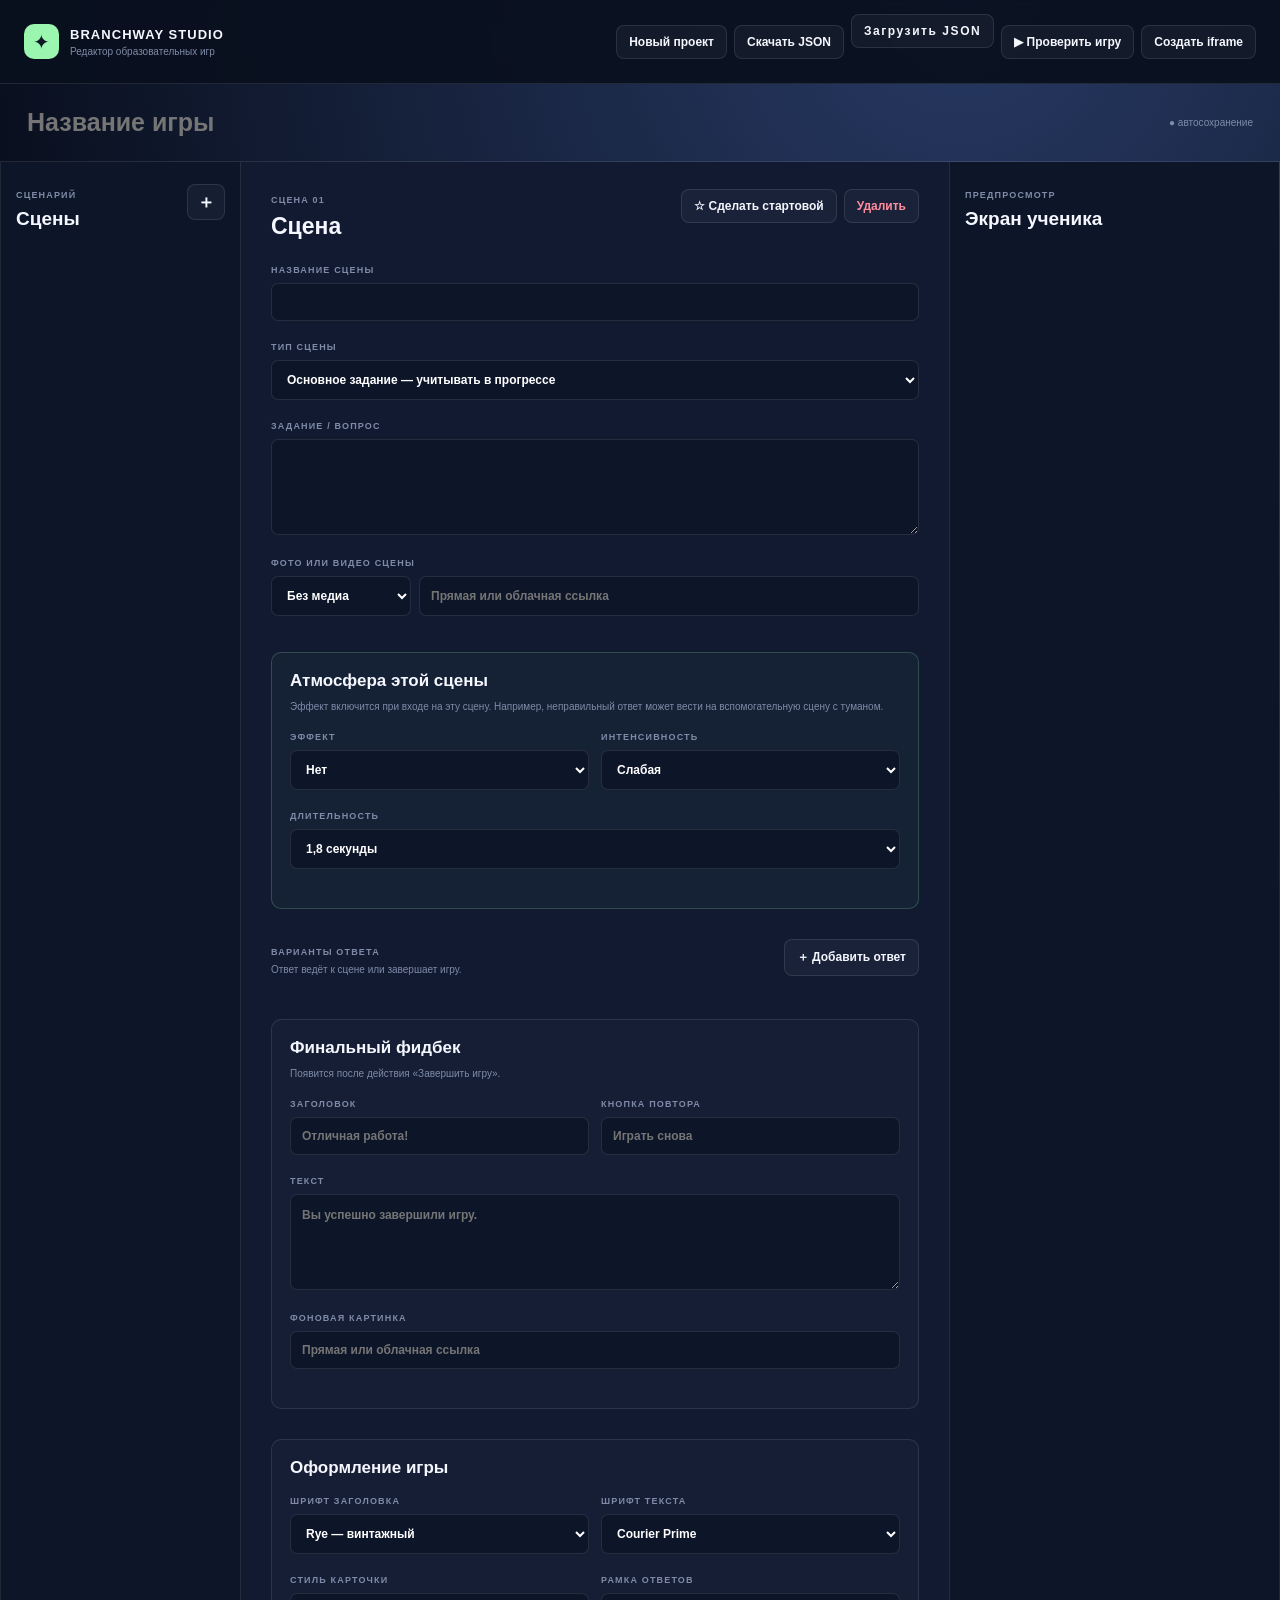
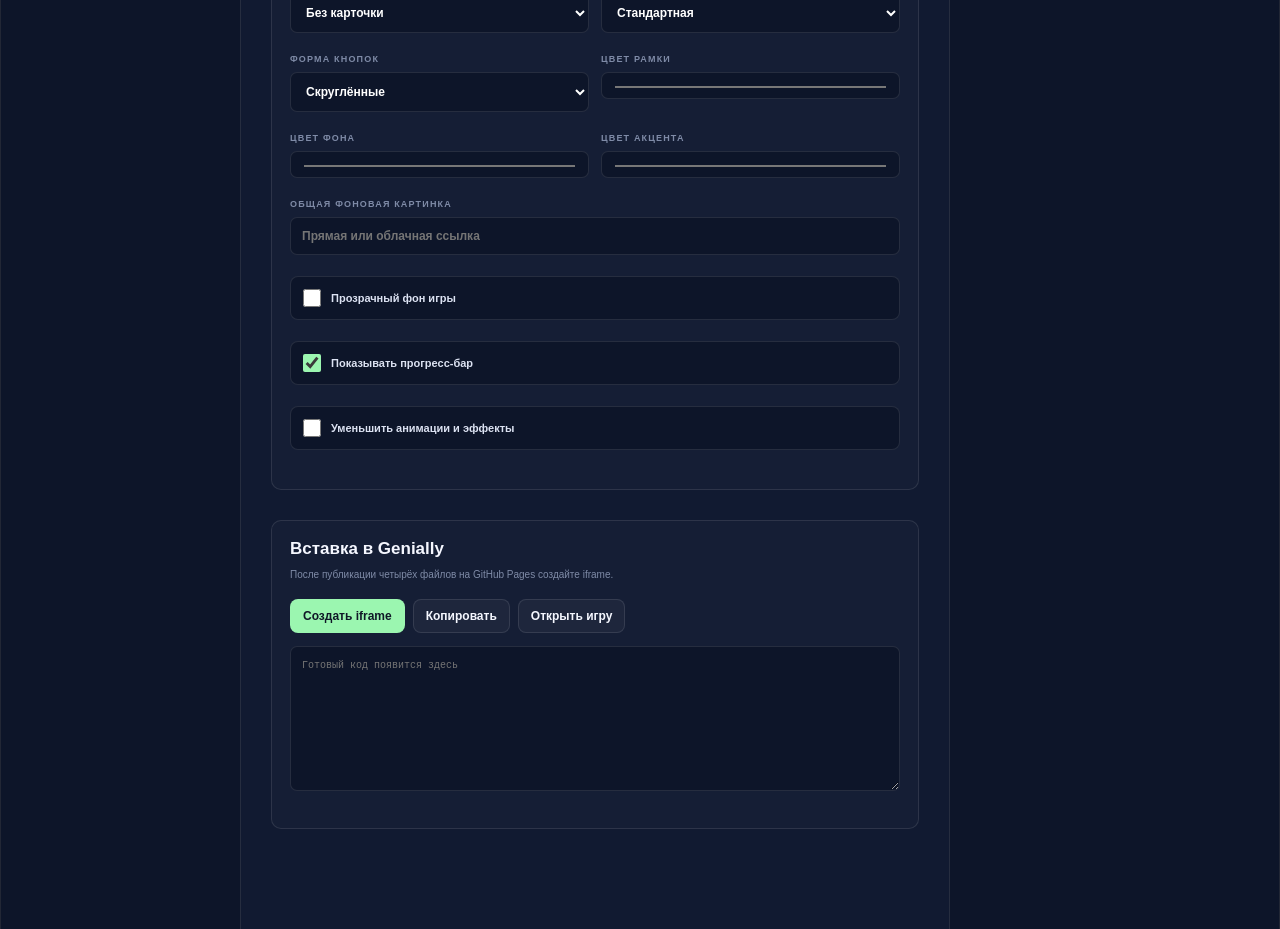
==== commit 2fea17fa: "Update index.html" ====
--- a/index.html
+++ b/index.html
@@ -2,12 +2,7 @@
 <html lang="ru">
 <head>
   <meta charset="UTF-8">
-
-  <meta
-    name="viewport"
-    content="width=device-width, initial-scale=1"
-  >
-
+  <meta name="viewport" content="width=device-width,initial-scale=1">
   <title>Branchway Studio</title>
 
   <link rel="stylesheet" href="styles.css">
@@ -18,7 +13,6 @@
   <header class="topbar">
     <div class="brand">
       <span class="brand-icon">✦</span>
-
       <div>
         <strong>BRANCHWAY STUDIO</strong>
         <small>Редактор образовательных игр</small>
@@ -26,37 +20,21 @@
     </div>
 
     <div class="toolbar">
-      <button id="newProjectButton">
-        Новый проект
-      </button>
-
-      <button id="saveJsonButton">
-        Скачать JSON
-      </button>
+      <button id="newProjectButton">Новый проект</button>
+      <button id="saveJsonButton">Скачать JSON</button>
 
       <label class="file-button">
         Загрузить JSON
-
-        <input
-          id="loadJsonInput"
-          type="file"
-          accept="application/json"
-        >
-      </label>
-
-      <button id="previewButton">
-        ▶ Проверить игру
-      </button>
+        <input id="loadJsonInput" type="file" accept="application/json">
+      </label>
+
+      <button id="previewButton">▶ Проверить игру</button>
+      <button id="exportIframeBtn">Создать iframe</button>
     </div>
   </header>
 
   <section class="titlebar">
-    <input
-      id="gameTitle"
-      aria-label="Название игры"
-      placeholder="Название игры"
-    >
-
+    <input id="gameTitle" aria-label="Название игры" placeholder="Название игры">
     <span>● автосохранение</span>
   </section>
 
@@ -67,124 +45,60 @@
           <small>СЦЕНАРИЙ</small>
           <h2>Сцены</h2>
         </div>
-
-        <button
-          id="addSceneButton"
-          title="Добавить сцену"
-        >
-          ＋
-        </button>
-      </div>
-
-      <div
-        id="sceneList"
-        class="scene-list"
-      ></div>
+        <button id="addSceneButton" title="Добавить сцену">＋</button>
+      </div>
+
+      <div id="sceneList" class="scene-list"></div>
     </aside>
 
     <section class="editor-panel">
       <div class="editor-heading">
         <div>
-          <small id="sceneNumber">
-            СЦЕНА 01
-          </small>
-
-          <h1 id="sceneHeading">
-            Сцена
-          </h1>
+          <small id="sceneNumber">СЦЕНА 01</small>
+          <h1 id="sceneHeading">Сцена</h1>
         </div>
 
         <div class="editor-actions">
-          <button id="makeStartButton">
-            ☆ Сделать стартовой
-          </button>
-
-          <button
-            id="deleteSceneButton"
-            class="danger"
-          >
-            Удалить
-          </button>
-        </div>
-      </div>
-
-      <label>
-        НАЗВАНИЕ СЦЕНЫ
-
+          <button id="makeStartButton">☆ Сделать стартовой</button>
+          <button id="deleteSceneButton" class="danger">Удалить</button>
+        </div>
+      </div>
+
+      <label>НАЗВАНИЕ СЦЕНЫ
         <input id="sceneTitle">
       </label>
 
-      <label>
-        ТИП СЦЕНЫ
-
+      <label>ТИП СЦЕНЫ
         <select id="sceneRole">
-          <option value="main">
-            Основное задание — учитывать в прогрессе
-          </option>
-
-          <option value="support">
-            Вспомогательная сцена — не учитывать
-          </option>
+          <option value="main">Основное задание — учитывать в прогрессе</option>
+          <option value="support">Вспомогательная сцена — не учитывать</option>
         </select>
       </label>
 
-      <label>
-        ЗАДАНИЕ / ВОПРОС
-
-        <textarea
-          id="sceneTask"
-          rows="4"
-        ></textarea>
-      </label>
-
-      <label>
-        ФОТО ИЛИ ВИДЕО СЦЕНЫ
-
+      <label>ЗАДАНИЕ / ВОПРОС
+        <textarea id="sceneTask" rows="4"></textarea>
+      </label>
+
+      <label>ФОТО ИЛИ ВИДЕО СЦЕНЫ
         <div class="two-columns">
           <select id="sceneMediaType">
-            <option value="none">
-              Без медиа
-            </option>
-
-            <option value="image">
-              Изображение
-            </option>
-
-            <option value="video">
-              Видео
-            </option>
+            <option value="none">Без медиа</option>
+            <option value="image">Изображение</option>
+            <option value="video">Видео</option>
           </select>
-
-          <input
-            id="sceneMediaUrl"
-            placeholder="Прямая или облачная ссылка"
-          >
-        </div>
-      </label>
-
-      <div
-        id="sceneMediaStatus"
-        class="media-status"
-      ></div>
-
-      <div
-        id="sceneMediaPreview"
-        class="media-preview"
-      ></div>
+          <input id="sceneMediaUrl" placeholder="Прямая или облачная ссылка">
+        </div>
+      </label>
+
+      <div id="sceneMediaStatus" class="media-status"></div>
+      <div id="sceneMediaPreview" class="media-preview"></div>
 
       <section class="scene-effect-panel">
         <h2>Атмосфера этой сцены</h2>
-
-        <p class="hint">
-          Эффект включится при входе на эту сцену.
-          Например, неправильный ответ может вести на
-          вспомогательную сцену с туманом.
-        </p>
+        <p class="hint">Эффект включится при входе на эту сцену. Например, неправильный ответ может вести на вспомогательную сцену с туманом.</p>
 
         <div class="settings-grid">
-          <label>
-            ЭФФЕКТ
-
+          <label>ЭФФЕКТ
             <select id="sceneEffect">
               <option value="none">Нет</option>
               <option value="fog">Туман</option>
@@ -195,9 +109,7 @@
             </select>
           </label>
 
-          <label>
-            ИНТЕНСИВНОСТЬ
-
+          <label>ИНТЕНСИВНОСТЬ
             <select id="effectIntensity">
               <option value="low">Слабая</option>
               <option value="medium">Средняя</option>
@@ -205,25 +117,12 @@
             </select>
           </label>
 
-          <label class="wide">
-            ДЛИТЕЛЬНОСТЬ
-
+          <label class="wide">ДЛИТЕЛЬНОСТЬ
             <select id="effectDuration">
-              <option value="1800">
-                1,8 секунды
-              </option>
-
-              <option value="3000">
-                3 секунды
-              </option>
-
-              <option value="5000">
-                5 секунд
-              </option>
-
-              <option value="0">
-                Постоянно до ухода со сцены
-              </option>
+              <option value="1800">1,8 секунды</option>
+              <option value="3000">3 секунды</option>
+              <option value="5000">5 секунд</option>
+              <option value="0">Постоянно до ухода со сцены</option>
             </select>
           </label>
         </div>
@@ -232,56 +131,34 @@
       <div class="answers-heading">
         <div>
           <small>ВАРИАНТЫ ОТВЕТА</small>
-
-          <p>
-            Ответ ведёт к сцене или завершает игру.
-          </p>
-        </div>
-
-        <button id="addAnswerButton">
-          ＋ Добавить ответ
-        </button>
-      </div>
-
-      <div
-        id="answerList"
-        class="answer-list"
-      ></div>
+          <p>Ответ ведёт к сцене или завершает игру.</p>
+        </div>
+
+        <button id="addAnswerButton">＋ Добавить ответ</button>
+      </div>
+
+      <div id="answerList" class="answer-list"></div>
 
       <section class="settings-panel">
         <h2>Финальный фидбек</h2>
 
-        <p class="hint">
-          Появится после действия «Завершить игру».
-        </p>
+        <p class="hint">Появится после действия «Завершить игру».</p>
 
         <div class="settings-grid">
-          <label>
-            ЗАГОЛОВОК
-            <input id="feedbackTitle">
-          </label>
-
-          <label>
-            КНОПКА ПОВТОРА
-            <input id="restartText">
-          </label>
-
-          <label class="wide">
-            ТЕКСТ
-
-            <textarea
-              id="feedbackText"
-              rows="4"
-            ></textarea>
-          </label>
-
-          <label class="wide">
-            ФОНОВАЯ КАРТИНКА
-
-            <input
-              id="feedbackImage"
-              placeholder="Прямая или облачная ссылка"
-            >
+          <label>ЗАГОЛОВОК
+            <input id="feedbackTitle" placeholder="Отличная работа!">
+          </label>
+
+          <label>КНОПКА ПОВТОРА
+            <input id="restartText" placeholder="Играть снова">
+          </label>
+
+          <label class="wide">ТЕКСТ
+            <textarea id="feedbackText" rows="4" placeholder="Вы успешно завершили игру."></textarea>
+          </label>
+
+          <label class="wide">ФОНОВАЯ КАРТИНКА
+            <input id="feedbackImage" placeholder="Прямая или облачная ссылка">
           </label>
         </div>
       </section>
@@ -290,195 +167,84 @@
         <h2>Оформление игры</h2>
 
         <div class="settings-grid">
-          <label>
-            ШРИФТ ЗАГОЛОВКА
-
+          <label>ШРИФТ ЗАГОЛОВКА
             <select id="headingFont">
-              <option value="Rye">
-                Rye — винтажный
-              </option>
-
-              <option value="Special Elite">
-                Special Elite
-              </option>
-
-              <option value="Roboto Slab">
-                Roboto Slab
-              </option>
-
-              <option value="Georgia">
-                Georgia
-              </option>
-
-              <option value="Arial">
-                Arial
-              </option>
-            </select>
-          </label>
-
-          <label>
-            ШРИФТ ТЕКСТА
-
+              <option value="Rye">Rye — винтажный</option>
+              <option value="Special Elite">Special Elite</option>
+              <option value="Roboto Slab">Roboto Slab</option>
+              <option value="Georgia">Georgia</option>
+              <option value="Arial">Arial</option>
+            </select>
+          </label>
+
+          <label>ШРИФТ ТЕКСТА
             <select id="bodyFont">
-              <option value="Courier Prime">
-                Courier Prime
-              </option>
-
-              <option value="Special Elite">
-                Special Elite
-              </option>
-
-              <option value="Roboto Slab">
-                Roboto Slab
-              </option>
-
-              <option value="Georgia">
-                Georgia
-              </option>
-
-              <option value="Arial">
-                Arial
-              </option>
-            </select>
-          </label>
-
-          <label>
-            СТИЛЬ КАРТОЧКИ
-
+              <option value="Courier Prime">Courier Prime</option>
+              <option value="Special Elite">Special Elite</option>
+              <option value="Roboto Slab">Roboto Slab</option>
+              <option value="Georgia">Georgia</option>
+              <option value="Arial">Arial</option>
+            </select>
+          </label>
+
+          <label>СТИЛЬ КАРТОЧКИ
             <select id="cardStyle">
-              <option value="none">
-                Без карточки
-              </option>
-
-              <option value="vintage">
-                Винтаж
-              </option>
-
-              <option value="glass">
-                Стекло
-              </option>
-
-              <option value="neon">
-                Неон
-              </option>
-
-              <option value="parchment">
-                Пергамент
-              </option>
-            </select>
-          </label>
-
-          <label>
-            РАМКА ОТВЕТОВ
-
+              <option value="none">Без карточки</option>
+              <option value="vintage">Винтаж</option>
+              <option value="glass">Стекло</option>
+              <option value="neon">Неон</option>
+              <option value="parchment">Пергамент</option>
+            </select>
+          </label>
+
+          <label>РАМКА ОТВЕТОВ
             <select id="answerStyle">
-              <option value="standard">
-                Стандартная
-              </option>
-
-              <option value="vintage">
-                Винтажная
-              </option>
-
-              <option value="double">
-                Двойная
-              </option>
-
-              <option value="neon">
-                Неоновая
-              </option>
-
-              <option value="dashed">
-                Пунктирная
-              </option>
-
-              <option value="text">
-                Только текст
-              </option>
-            </select>
-          </label>
-
-          <label>
-            ФОРМА КНОПОК
-
+              <option value="standard">Стандартная</option>
+              <option value="vintage">Винтажная</option>
+              <option value="double">Двойная</option>
+              <option value="neon">Неоновая</option>
+              <option value="dashed">Пунктирная</option>
+              <option value="text">Только текст</option>
+            </select>
+          </label>
+
+          <label>ФОРМА КНОПОК
             <select id="buttonShape">
-              <option value="soft">
-                Скруглённые
-              </option>
-
-              <option value="round">
-                Круглые
-              </option>
-
-              <option value="square">
-                Прямоугольные
-              </option>
-            </select>
-          </label>
-
-          <label>
-            ЦВЕТ РАМКИ
-
-            <input
-              id="borderColor"
-              type="color"
-            >
-          </label>
-
-          <label>
-            ЦВЕТ ФОНА
-
-            <input
-              id="backgroundColor"
-              type="color"
-            >
-          </label>
-
-          <label>
-            ЦВЕТ АКЦЕНТА
-
-            <input
-              id="accentColor"
-              type="color"
-            >
-          </label>
-
-          <label class="wide">
-            ОБЩАЯ ФОНОВАЯ КАРТИНКА
-
-            <input
-              id="backgroundImage"
-              placeholder="Прямая или облачная ссылка"
-            >
+              <option value="soft">Скруглённые</option>
+              <option value="round">Круглые</option>
+              <option value="square">Прямоугольные</option>
+            </select>
+          </label>
+
+          <label>ЦВЕТ РАМКИ
+            <input id="borderColor" type="color">
+          </label>
+
+          <label>ЦВЕТ ФОНА
+            <input id="backgroundColor" type="color">
+          </label>
+
+          <label>ЦВЕТ АКЦЕНТА
+            <input id="accentColor" type="color">
+          </label>
+
+          <label class="wide">ОБЩАЯ ФОНОВАЯ КАРТИНКА
+            <input id="backgroundImage" placeholder="Прямая или облачная ссылка">
           </label>
 
           <label class="checkbox-label wide">
-            <input
-              id="transparentBackground"
-              type="checkbox"
-            >
-
+            <input id="transparentBackground" type="checkbox">
             <span>Прозрачный фон игры</span>
           </label>
 
           <label class="checkbox-label wide">
-            <input
-              id="showProgressBar"
-              type="checkbox"
-            >
-
+            <input id="showProgressBar" type="checkbox" checked>
             <span>Показывать прогресс-бар</span>
           </label>
 
           <label class="checkbox-label wide">
-            <input
-              id="reduceMotion"
-              type="checkbox"
-            >
-
-            <span>
-              Уменьшить анимации и эффекты
-            </span>
+            <input id="reduceMotion" type="checkbox">
+            <span>Уменьшить анимации и эффекты</span>
           </label>
         </div>
       </section>
@@ -486,39 +252,17 @@
       <section class="settings-panel iframe-panel">
         <h2>Вставка в Genially</h2>
 
-        <p class="hint">
-          После публикации четырёх файлов на GitHub Pages
-          создайте iframe.
-        </p>
+        <p class="hint">После публикации четырёх файлов на GitHub Pages создайте iframe.</p>
 
         <div class="iframe-actions">
-          <button
-            id="generateIframeButton"
-            class="primary"
-          >
-            Создать iframe
-          </button>
-
-          <button id="copyIframeButton">
-            Копировать
-          </button>
-
-          <button id="openPlayerButton">
-            Открыть игру
-          </button>
-        </div>
-
-        <textarea
-          id="iframeCode"
-          rows="7"
-          readonly
-          placeholder="Готовый код появится здесь"
-        ></textarea>
-
-        <div
-          id="iframeStatus"
-          class="media-status"
-        ></div>
+          <button id="generateIframeButton" class="primary">Создать iframe</button>
+          <button id="copyIframeButton">Копировать</button>
+          <button id="openPlayerButton">Открыть игру</button>
+        </div>
+
+        <textarea id="iframeCode" rows="7" readonly placeholder="Готовый код появится здесь"></textarea>
+
+        <div id="iframeStatus" class="media-status"></div>
       </section>
     </section>
 
@@ -530,28 +274,11 @@
     </aside>
   </main>
 
-  <div
-    id="previewModal"
-    class="modal"
-    aria-hidden="true"
-  >
-    <button
-      id="closePreviewButton"
-      class="close-button"
-    >
-      ← Вернуться в редактор
-    </button>
-
-    <div
-      id="fullPlayer"
-      class="full-player"
-    ></div>
+  <div id="previewModal" class="modal" aria-hidden="true">
+    <button id="closePreviewButton" class="close-button">← Вернуться в редактор</button>
+    <div id="fullPlayer" class="full-player"></div>
   </div>
 
-  <div
-    id="toast"
-    class="toast"
-    hidden
-  ></div>
+  <div id="toast" class="toast" hidden></div>
 </body>
 </html>
--- a/styles.css
+++ b/styles.css
@@ -259,6 +259,7 @@
   width: 100%;
 
   display: grid;
+
   grid-template-columns:
     25px
     minmax(0, 1fr)
@@ -301,6 +302,30 @@
 
   color: var(--muted);
   font-size: 9px;
+}
+
+.scene-role-badge {
+  display: inline-block;
+  margin-top: 5px;
+  padding: 2px 5px;
+
+  border-radius: 4px;
+
+  font-size: 8px;
+  font-style: normal;
+  font-weight: 900;
+  letter-spacing: 0.08em;
+  text-transform: uppercase;
+}
+
+.scene-role-main {
+  color: #9bf6b0;
+  background: rgba(155, 246, 176, 0.09);
+}
+
+.scene-role-support {
+  color: #ffd18b;
+  background: rgba(255, 209, 139, 0.09);
 }
 
 .editor-panel {
@@ -360,6 +385,7 @@
 
 .two-columns {
   display: grid;
+
   grid-template-columns:
     140px
     minmax(0, 1fr);
@@ -448,6 +474,7 @@
 
 .answer-grid {
   display: grid;
+
   grid-template-columns:
     70px
     minmax(0, 1fr);
@@ -457,6 +484,7 @@
 
 .transition-grid {
   display: grid;
+
   grid-template-columns:
     150px
     minmax(0, 1fr);
@@ -482,8 +510,11 @@
 .scene-effect-panel {
   margin: 5px 0 28px;
 
-  border-color: rgba(155, 246, 176, 0.21);
-  background: rgba(155, 246, 176, 0.03);
+  border-color:
+    rgba(155, 246, 176, 0.21);
+
+  background:
+    rgba(155, 246, 176, 0.03);
 }
 
 .settings-panel h2,
@@ -550,7 +581,9 @@
 .iframe-panel textarea {
   min-height: 145px;
 
-  font-family: "Courier New", monospace;
+  font-family:
+    "Courier New", monospace;
+
   font-size: 10px;
 }
 
@@ -558,11 +591,14 @@
   margin-top: 6px;
 }
 
-/* Проигрыватель */
+/* Игровая карточка */
 
 .player {
   position: relative;
+
+  height: clamp(480px, 72vh, 760px);
   min-height: 480px;
+
   overflow: hidden;
 
   border: 1px solid var(--line);
@@ -596,14 +632,32 @@
   object-fit: cover;
 }
 
+/*
+  Внутренняя прокрутка длинного задания.
+  Прогресс остаётся закреплённым снаружи.
+*/
+
 .player-overlay {
   position: absolute;
   inset: 0;
+
   padding: 18px;
 
   display: flex;
   flex-direction: column;
   justify-content: space-between;
+
+  overflow-x: hidden;
+  overflow-y: auto;
+
+  overscroll-behavior: contain;
+  -webkit-overflow-scrolling: touch;
+
+  scrollbar-width: thin;
+
+  scrollbar-color:
+    var(--player-accent, var(--accent))
+    rgba(5, 9, 20, 0.45);
 
   background:
     linear-gradient(
@@ -613,19 +667,29 @@
     );
 }
 
+.player-overlay::-webkit-scrollbar {
+  width: 8px;
+}
+
+.player-overlay::-webkit-scrollbar-track {
+  background:
+    rgba(5, 9, 20, 0.45);
+}
+
+.player-overlay::-webkit-scrollbar-thumb {
+  border-radius: 999px;
+
+  background:
+    var(--player-accent, var(--accent));
+}
+
+.player.has-progress .player-overlay {
+  padding-bottom: 92px;
+}
+
 .player.transparent:not(.has-media)
 .player-overlay {
   background: transparent;
-}
-
-.player h3 {
-  margin: 8px 0 17px;
-
-  font-family:
-    var(--heading-font, Georgia, serif);
-
-  font-size: 24px;
-  line-height: 1.16;
 }
 
 .player-top {
@@ -633,12 +697,30 @@
   justify-content: space-between;
   gap: 15px;
 
+  flex: 0 0 auto;
+
   font-size: 8px;
   font-weight: 800;
   letter-spacing: 0.08em;
   text-transform: uppercase;
 }
 
+.story-card {
+  flex: 0 0 auto;
+  margin-top: auto;
+  padding: 18px;
+}
+
+.player h3 {
+  margin: 8px 0 17px;
+
+  font-family:
+    var(--heading-font, Georgia, serif);
+
+  font-size: 24px;
+  line-height: 1.16;
+}
+
 .scene-label {
   color:
     var(--player-accent, var(--accent));
@@ -649,11 +731,7 @@
   text-transform: uppercase;
 }
 
-/* Карточки */
-
-.story-card {
-  padding: 18px;
-}
+/* Стили карточки */
 
 .card-none {
   padding: 0;
@@ -714,10 +792,12 @@
   border-radius: 4px;
 
   color: #332414;
-  background: rgba(234, 215, 171, 0.92);
+  background:
+    rgba(234, 215, 171, 0.92);
 
   box-shadow:
-    0 12px 35px rgba(0, 0, 0, 0.53);
+    0 12px 35px
+      rgba(0, 0, 0, 0.53);
 }
 
 /* Ответы */
@@ -753,7 +833,8 @@
     var(--border-color, #d8ae7b);
 
   color: #f7e4c8;
-  background: rgba(26, 13, 9, 0.91);
+  background:
+    rgba(26, 13, 9, 0.91);
 }
 
 .answer-double {
@@ -822,7 +903,16 @@
   right: 18px;
   bottom: 14px;
 
-  z-index: 22;
+  z-index: 24;
+
+  padding-top: 13px;
+
+  background:
+    linear-gradient(
+      180deg,
+      transparent,
+      rgba(7, 16, 29, 0.87) 32%
+    );
 }
 
 .player-progress-row {
@@ -855,16 +945,14 @@
 
   border-radius: 999px;
 
-  background: var(--player-accent);
+  background:
+    var(--player-accent);
 
   box-shadow:
-    0 0 12px var(--player-accent);
+    0 0 12px
+      var(--player-accent);
 
   transition: width 0.45s;
-}
-
-.player.has-progress .player-overlay {
-  padding-bottom: 55px;
 }
 
 /* Эффекты сцен */
@@ -975,7 +1063,8 @@
 
 .player.effect-shake {
   animation:
-    screenShake 0.55s linear infinite;
+    screenShake 0.55s
+    linear infinite;
 }
 
 .intensity-low {
@@ -1062,7 +1151,7 @@
   }
 }
 
-/* Полноэкранный предпросмотр */
+/* Полноэкранный просмотр */
 
 .modal {
   display: none;
@@ -1102,7 +1191,9 @@
 }
 
 .full-player .player {
-  min-height: calc(100vh - 110px);
+  height: calc(100dvh - 110px);
+  min-height: 420px;
+  max-height: 900px;
 }
 
 .full-player .player h3 {
@@ -1116,7 +1207,6 @@
   z-index: 100;
 
   padding: 10px 16px;
-
   border-radius: 999px;
 
   color: #101827;
@@ -1194,6 +1284,20 @@
     padding-inline: 10px;
   }
 
+  .player {
+    height: 78vh;
+    min-height: 440px;
+  }
+
+  .full-player .player {
+    height: calc(100dvh - 90px);
+  }
+
+  .player.has-progress
+  .player-overlay {
+    padding-bottom: 86px;
+  }
+
   .story-card {
     padding: 14px;
   }
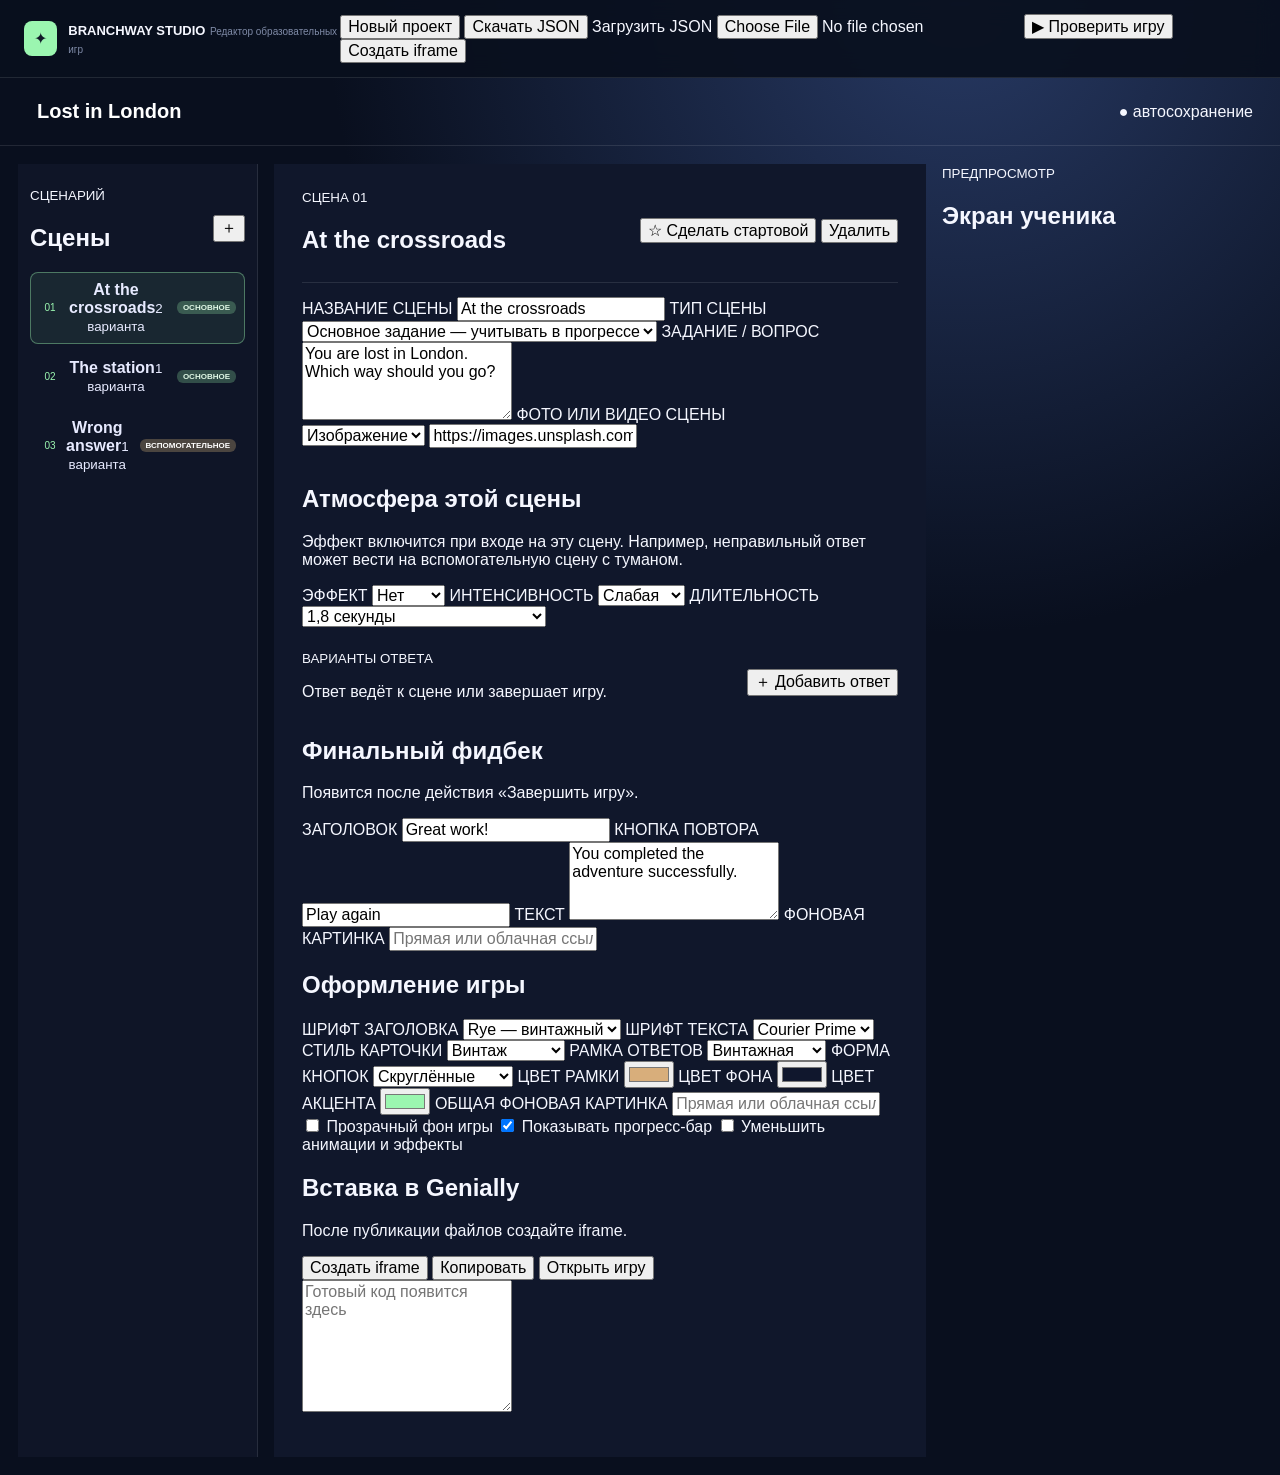
==== commit 2596f257: "Update index.html" ====
--- a/index.html
+++ b/index.html
@@ -86,6 +86,7 @@
             <option value="image">Изображение</option>
             <option value="video">Видео</option>
           </select>
+
           <input id="sceneMediaUrl" placeholder="Прямая или облачная ссылка">
         </div>
       </label>
@@ -95,7 +96,9 @@
 
       <section class="scene-effect-panel">
         <h2>Атмосфера этой сцены</h2>
-        <p class="hint">Эффект включится при входе на эту сцену. Например, неправильный ответ может вести на вспомогательную сцену с туманом.</p>
+        <p class="hint">
+          Эффект включится при входе на эту сцену. Например, неправильный ответ может вести на вспомогательную сцену с туманом.
+        </p>
 
         <div class="settings-grid">
           <label>ЭФФЕКТ
@@ -252,7 +255,7 @@
       <section class="settings-panel iframe-panel">
         <h2>Вставка в Genially</h2>
 
-        <p class="hint">После публикации четырёх файлов на GitHub Pages создайте iframe.</p>
+        <p class="hint">После публикации файлов создайте iframe.</p>
 
         <div class="iframe-actions">
           <button id="generateIframeButton" class="primary">Создать iframe</button>
--- a/styles.css
+++ b/styles.css
@@ -1,6 +1,4 @@
-@import url(
-  "https://fonts.googleapis.com/css2?family=Courier+Prime:wght@400;700&family=Roboto+Slab:wght@400;700&family=Rye&family=Special+Elite&display=swap"
-);
+@import url('https://fonts.googleapis.com/css2?family=Courier+Prime:wght@400;700&family=Roboto+Slab:wght@400;700&family=Rye&family=Special+Elite&display=swap');
 
 :root {
   --page: #090f1e;
@@ -10,1295 +8,89 @@
   --text: #f5f7ff;
   --muted: #7f8ba7;
   --accent: #9bf6b0;
+  --danger: #ff8d9e;
 }
 
-* {
-  box-sizing: border-box;
-}
+* { box-sizing: border-box; }
 
-html {
-  min-height: 100%;
-  overflow-y: scroll;
-  scroll-behavior: smooth;
-}
-
+html { min-height: 100%; overflow-y: scroll; scroll-behavior: smooth; }
 body {
   margin: 0;
   min-width: 320px;
   min-height: 100%;
-
   overflow-x: hidden;
   overflow-y: auto;
-
   color: var(--text);
-
-  background:
-    radial-gradient(
-      circle at 75% 0,
-      #273963,
-      transparent 36%
-    ),
-    var(--page);
-
+  background: radial-gradient(circle at 75% 0, #273963, transparent 36%), var(--page);
   font-family: Arial, sans-serif;
 }
 
-button,
-input,
-textarea,
-select {
-  font: inherit;
+button, input, textarea, select { font: inherit; }
+
+.topbar { position: sticky; top: 0; z-index: 30; display: flex; align-items: center; justify-content: space-between;
+  min-height: 76px; padding: 14px 24px; border-bottom: 1px solid var(--line);
+  background: rgba(9,16,30,0.92); backdrop-filter: blur(12px); }
+
+.brand { display: flex; align-items: center; gap: 11px; }
+.brand-icon { width: 35px; height: 35px; display: grid; place-items: center; border-radius: 8px; background: var(--accent); color: #101827; }
+.brand strong { font-size: 13px; }
+.brand small { font-size: 10px; color: var(--muted); }
+
+.titlebar { padding: 16px 27px; display:flex; align-items:center; justify-content: space-between; border-bottom:1px solid var(--line); }
+.titlebar input { width: 520px; padding: 6px 10px; border:0; outline:0; color:#fff; background:transparent; font-size:20px; font-weight:800; }
+
+.workspace { width: min(1500px,100%); margin: 0 auto; display:grid; grid-template-columns: 240px 1fr 320px; gap: 16px; padding: 18px; min-height: calc(100vh - 140px); }
+
+.scenes-panel { background:#0f1527; border-right:1px solid var(--line); padding: 22px 12px; }
+.scenes-panel .section-heading { display:flex; justify-content: space-between; align-items:center; }
+
+.scene-list { display: grid; gap:6px; padding: 0; max-height:60vh; overflow:auto; }
+.scene-card { display:grid; grid-template-columns: 22px 1fr auto; align-items:center; padding:8px; border-radius:8px; border:1px solid transparent; background:transparent; color:#e7eaff; }
+.scene-card.active { border-color: rgba(155,246,176,.4); background: rgba(155,246,176,.08); }
+.scene-card .number { color: var(--accent); font-size:10px; }
+
+.scene-role-badge { display:inline-block; padding:2px 6px; font-size:8px; font-weight:900; border-radius:6px; margin-left:6px; text-transform:uppercase; }
+.scene-role-main { background: rgba(155,246,176,.25); color:#dff7e5; }
+.scene-role-support { background: rgba(255,209,139,.25); color:#fff; }
+
+.editor-panel { padding: 24px 28px; overflow: hidden; background: #10172b; min-height: 60vh; }
+.editor-heading { display:flex; justify-content: space-between; align-items: center; padding-bottom: 8px; border-bottom:1px solid var(--line); margin-bottom:14px; }
+.sceneMediaStatus, .media-status { min-height: 17px; color: var(--muted); font-size: 10px; }
+.media-preview img, .media-preview video { width: 100%; max-height: 260px; border-radius: 8px; }
+
+.answers { display: grid; gap: 8px; margin-top: 8px; }
+
+.answer-card { padding: 12px; border:1px solid var(--line); border-radius:8px; background: rgba(255,255,255,.04); }
+
+.answer-card .label { font-size:11px; font-weight:900; color: var(--muted); display:block; }
+
+.answers-heading { display:flex; align-items:center; justify-content: space-between; margin: 22px 0 8px; }
+
+.progress { }
+
+.player-progress { position: absolute; left: 16px; right: 16px; bottom: 14px; z-index: 22; padding: 6px; }
+
+.player-progress-row { display:flex; justify-content:space-between; font-size: 9px; font-weight: 900; color:#eef2ff; }
+.player-progress-track { height: 7px; border-radius: 999px; background: rgba(255,255,255,.2); overflow:hidden; }
+.player-progress-fill { height:100%; width:0%; background: var(--accent); transition: width .5s; }
+
+.modal { display:none; position:fixed; inset:0; background: rgba(0,0,0,.8); z-index:40; }
+.modal.open { display:block; }
+
+.iframe-panel { margin-top: 20px; }
+
+.publish { padding: 16px; border:1px solid var(--line); border-radius:8px; background: rgba(255,255,255,.02); }
+
+/* простые стили карточек (варианты) */
+.card-vintage { border:3px solid #d8ae7b; border-radius:14px; color:#f7e4c8; background: linear-gradient(135deg, rgba(20,11,8,.96), rgba(35,18,12,.93)); box-shadow: 0 15px 40px rgba(0,0,0,.65); }
+.card-glass { border:1px solid rgba(255,255,255,.4); background: rgba(255,255,255,.15); }
+.card-neon { border:2px solid #66ccff; background: rgba(6,11,24,.8); box-shadow: 0 0 12px #66ccff; }
+.card-parchment { border:2px solid #79552f; background: #ead7ab; }
+/* Прокрутка внутри overlay уже учтена в index.html */
+
+@media (max-width: 900px) {
+  .workspace { grid-template-columns: 1fr; }
+  .scenes-panel { order: 1; }
+  .editor-panel { order: 2; }
+  .preview-panel { display: none; }
 }
-
-button,
-.file-button {
-  padding: 9px 12px;
-
-  border: 1px solid var(--line);
-  border-radius: 8px;
-
-  color: var(--text);
-  background: rgba(255, 255, 255, 0.04);
-
-  font-size: 12px;
-  font-weight: 700;
-
-  cursor: pointer;
-}
-
-button:hover,
-.file-button:hover {
-  border-color: rgba(155, 246, 176, 0.47);
-}
-
-.primary {
-  color: #101827;
-  background: var(--accent);
-  border-color: transparent;
-}
-
-.danger {
-  color: #ff8d9e;
-}
-
-.topbar {
-  min-height: 76px;
-  padding: 14px 24px;
-
-  display: flex;
-  align-items: center;
-  justify-content: space-between;
-  gap: 20px;
-
-  position: sticky;
-  top: 0;
-  z-index: 30;
-
-  border-bottom: 1px solid var(--line);
-
-  background: rgba(9, 16, 30, 0.92);
-  backdrop-filter: blur(12px);
-}
-
-.brand {
-  display: flex;
-  align-items: center;
-  gap: 11px;
-}
-
-.brand-icon {
-  width: 35px;
-  height: 35px;
-
-  display: grid;
-  place-items: center;
-
-  border-radius: 10px;
-
-  color: #101827;
-  background: var(--accent);
-
-  font-size: 20px;
-}
-
-.brand strong {
-  display: block;
-  font-size: 13px;
-  letter-spacing: 0.08em;
-}
-
-.brand small {
-  display: block;
-  margin-top: 4px;
-
-  color: var(--muted);
-  font-size: 10px;
-}
-
-.toolbar {
-  display: flex;
-  align-items: center;
-  justify-content: flex-end;
-  gap: 7px;
-  flex-wrap: wrap;
-}
-
-.file-button {
-  position: relative;
-  overflow: hidden;
-}
-
-.file-button input {
-  position: absolute;
-  inset: 0;
-  opacity: 0;
-  cursor: pointer;
-}
-
-.titlebar {
-  min-height: 78px;
-  padding: 17px 27px;
-
-  display: flex;
-  align-items: center;
-  justify-content: space-between;
-  gap: 20px;
-
-  border-bottom: 1px solid var(--line);
-}
-
-.titlebar input {
-  width: min(520px, 70vw);
-  padding: 0;
-  margin: 0;
-
-  border: 0;
-  outline: 0;
-
-  color: #fff;
-  background: transparent;
-
-  font-size: 25px;
-  font-weight: 900;
-}
-
-.titlebar span {
-  color: var(--muted);
-  font-size: 10px;
-}
-
-.workspace {
-  width: min(1500px, 100%);
-  min-height: calc(100vh - 154px);
-  margin: auto;
-
-  display: grid;
-
-  grid-template-columns:
-    240px
-    minmax(440px, 1fr)
-    330px;
-
-  align-items: stretch;
-
-  border-inline: 1px solid var(--line);
-}
-
-.scenes-panel,
-.preview-panel {
-  padding: 22px 15px;
-  background: var(--dark);
-}
-
-.scenes-panel {
-  border-right: 1px solid var(--line);
-}
-
-.preview-panel {
-  border-left: 1px solid var(--line);
-}
-
-.section-heading,
-.editor-heading,
-.answers-heading {
-  display: flex;
-  align-items: flex-start;
-  justify-content: space-between;
-  gap: 12px;
-}
-
-.section-heading small,
-.editor-heading small,
-.answers-heading small,
-.preview-panel > small,
-label {
-  color: var(--muted);
-
-  font-size: 9px;
-  font-weight: 900;
-  letter-spacing: 0.13em;
-}
-
-.section-heading h2,
-.preview-panel h2 {
-  margin: 6px 0 17px;
-  font-size: 19px;
-}
-
-.section-heading button {
-  padding: 5px 9px;
-  font-size: 18px;
-}
-
-.scene-list {
-  display: grid;
-  gap: 6px;
-}
-
-.scene-card {
-  width: 100%;
-
-  display: grid;
-
-  grid-template-columns:
-    25px
-    minmax(0, 1fr)
-    auto;
-
-  align-items: center;
-  gap: 8px;
-
-  border-color: transparent;
-  background: transparent;
-
-  text-align: left;
-}
-
-.scene-card.active {
-  border-color: rgba(155, 246, 176, 0.33);
-  background: rgba(155, 246, 176, 0.06);
-}
-
-.scene-card .number,
-.scene-card .star {
-  color: var(--accent);
-}
-
-.scene-card b,
-.scene-card small {
-  display: block;
-
-  overflow: hidden;
-  white-space: nowrap;
-  text-overflow: ellipsis;
-}
-
-.scene-card b {
-  font-size: 11px;
-}
-
-.scene-card small {
-  margin-top: 4px;
-
-  color: var(--muted);
-  font-size: 9px;
-}
-
-.scene-role-badge {
-  display: inline-block;
-  margin-top: 5px;
-  padding: 2px 5px;
-
-  border-radius: 4px;
-
-  font-size: 8px;
-  font-style: normal;
-  font-weight: 900;
-  letter-spacing: 0.08em;
-  text-transform: uppercase;
-}
-
-.scene-role-main {
-  color: #9bf6b0;
-  background: rgba(155, 246, 176, 0.09);
-}
-
-.scene-role-support {
-  color: #ffd18b;
-  background: rgba(255, 209, 139, 0.09);
-}
-
-.editor-panel {
-  min-width: 0;
-  padding: 27px 30px 100px;
-
-  background: var(--panel);
-}
-
-.editor-heading {
-  margin-bottom: 25px;
-}
-
-.editor-heading h1 {
-  margin: 6px 0 0;
-  font-size: 23px;
-}
-
-.editor-actions {
-  display: flex;
-  gap: 7px;
-  flex-wrap: wrap;
-}
-
-label {
-  display: block;
-  margin-bottom: 21px;
-}
-
-input,
-textarea,
-select {
-  width: 100%;
-  margin-top: 8px;
-  padding: 11px;
-
-  border: 1px solid var(--line);
-  border-radius: 7px;
-  outline: 0;
-
-  color: #fff;
-  background: var(--dark);
-
-  font-size: 12px;
-}
-
-input:focus,
-textarea:focus,
-select:focus {
-  border-color: rgba(155, 246, 176, 0.53);
-}
-
-textarea {
-  resize: vertical;
-  line-height: 1.5;
-}
-
-.two-columns {
-  display: grid;
-
-  grid-template-columns:
-    140px
-    minmax(0, 1fr);
-
-  gap: 8px;
-}
-
-.media-status {
-  min-height: 17px;
-  margin: -12px 0 10px;
-
-  color: var(--muted);
-
-  font-size: 10px;
-  line-height: 1.5;
-}
-
-.media-status.success {
-  color: var(--accent);
-}
-
-.media-status.error {
-  color: #ff9aaa;
-}
-
-.media-preview img,
-.media-preview video {
-  display: block;
-
-  width: 100%;
-  max-height: 250px;
-  margin: 0 0 22px;
-
-  border-radius: 10px;
-
-  background: #070b15;
-  object-fit: cover;
-}
-
-.answers-heading {
-  align-items: center;
-  margin: 30px 0 13px;
-}
-
-.answers-heading p {
-  margin: 5px 0 0;
-
-  color: var(--muted);
-  font-size: 10px;
-}
-
-.answer-list {
-  display: grid;
-  gap: 10px;
-}
-
-.answer-card {
-  padding: 15px;
-
-  border: 1px solid var(--line);
-  border-radius: 10px;
-
-  background: var(--dark);
-}
-
-.answer-top {
-  margin-bottom: 10px;
-
-  display: flex;
-  align-items: center;
-  justify-content: space-between;
-}
-
-.answer-top b {
-  color: var(--accent);
-  font-size: 10px;
-}
-
-.answer-top button {
-  padding: 5px;
-  border: 0;
-
-  color: #ff8d9e;
-  background: transparent;
-}
-
-.answer-grid {
-  display: grid;
-
-  grid-template-columns:
-    70px
-    minmax(0, 1fr);
-
-  gap: 8px;
-}
-
-.transition-grid {
-  display: grid;
-
-  grid-template-columns:
-    150px
-    minmax(0, 1fr);
-
-  gap: 8px;
-}
-
-.answer-card label {
-  margin-bottom: 12px;
-}
-
-.settings-panel,
-.scene-effect-panel {
-  margin-top: 30px;
-  padding: 18px;
-
-  border: 1px solid var(--line);
-  border-radius: 10px;
-
-  background: rgba(255, 255, 255, 0.02);
-}
-
-.scene-effect-panel {
-  margin: 5px 0 28px;
-
-  border-color:
-    rgba(155, 246, 176, 0.21);
-
-  background:
-    rgba(155, 246, 176, 0.03);
-}
-
-.settings-panel h2,
-.scene-effect-panel h2 {
-  margin: 0 0 8px;
-  font-size: 17px;
-}
-
-.settings-grid {
-  margin-top: 18px;
-
-  display: grid;
-  grid-template-columns: 1fr 1fr;
-  gap: 0 12px;
-}
-
-.wide {
-  grid-column: 1 / -1;
-}
-
-.checkbox-label {
-  padding: 12px;
-
-  display: flex;
-  align-items: center;
-  gap: 10px;
-
-  border: 1px solid var(--line);
-  border-radius: 8px;
-
-  color: #dce2f2;
-  background: var(--dark);
-
-  font-size: 11px;
-  letter-spacing: 0;
-}
-
-.checkbox-label input {
-  width: 18px;
-  height: 18px;
-  margin: 0;
-  padding: 0;
-
-  accent-color: var(--accent);
-}
-
-.hint {
-  margin: 0;
-
-  color: var(--muted);
-
-  font-size: 10px;
-  line-height: 1.5;
-}
-
-.iframe-actions {
-  margin: 17px 0 5px;
-
-  display: flex;
-  gap: 8px;
-  flex-wrap: wrap;
-}
-
-.iframe-panel textarea {
-  min-height: 145px;
-
-  font-family:
-    "Courier New", monospace;
-
-  font-size: 10px;
-}
-
-.preview-panel h2 {
-  margin-top: 6px;
-}
-
-/* Игровая карточка */
-
-.player {
-  position: relative;
-
-  height: clamp(480px, 72vh, 760px);
-  min-height: 480px;
-
-  overflow: hidden;
-
-  border: 1px solid var(--line);
-  border-radius: 15px;
-
-  background-color:
-    var(--player-bg, #111a31);
-
-  background-size: cover;
-  background-position: center;
-
-  box-shadow:
-    0 20px 60px rgba(0, 0, 0, 0.4);
-
-  font-family:
-    var(--body-font, Arial, sans-serif);
-}
-
-.player.transparent {
-  background-color: transparent;
-  box-shadow: none;
-}
-
-.player > video {
-  position: absolute;
-  inset: 0;
-
-  width: 100%;
-  height: 100%;
-
-  object-fit: cover;
-}
-
-/*
-  Внутренняя прокрутка длинного задания.
-  Прогресс остаётся закреплённым снаружи.
-*/
-
-.player-overlay {
-  position: absolute;
-  inset: 0;
-
-  padding: 18px;
-
-  display: flex;
-  flex-direction: column;
-  justify-content: space-between;
-
-  overflow-x: hidden;
-  overflow-y: auto;
-
-  overscroll-behavior: contain;
-  -webkit-overflow-scrolling: touch;
-
-  scrollbar-width: thin;
-
-  scrollbar-color:
-    var(--player-accent, var(--accent))
-    rgba(5, 9, 20, 0.45);
-
-  background:
-    linear-gradient(
-      180deg,
-      rgba(7, 16, 29, 0.08),
-      rgba(7, 16, 29, 0.92) 84%
-    );
-}
-
-.player-overlay::-webkit-scrollbar {
-  width: 8px;
-}
-
-.player-overlay::-webkit-scrollbar-track {
-  background:
-    rgba(5, 9, 20, 0.45);
-}
-
-.player-overlay::-webkit-scrollbar-thumb {
-  border-radius: 999px;
-
-  background:
-    var(--player-accent, var(--accent));
-}
-
-.player.has-progress .player-overlay {
-  padding-bottom: 92px;
-}
-
-.player.transparent:not(.has-media)
-.player-overlay {
-  background: transparent;
-}
-
-.player-top {
-  display: flex;
-  justify-content: space-between;
-  gap: 15px;
-
-  flex: 0 0 auto;
-
-  font-size: 8px;
-  font-weight: 800;
-  letter-spacing: 0.08em;
-  text-transform: uppercase;
-}
-
-.story-card {
-  flex: 0 0 auto;
-  margin-top: auto;
-  padding: 18px;
-}
-
-.player h3 {
-  margin: 8px 0 17px;
-
-  font-family:
-    var(--heading-font, Georgia, serif);
-
-  font-size: 24px;
-  line-height: 1.16;
-}
-
-.scene-label {
-  color:
-    var(--player-accent, var(--accent));
-
-  font-size: 9px;
-  font-weight: 900;
-  letter-spacing: 0.13em;
-  text-transform: uppercase;
-}
-
-/* Стили карточки */
-
-.card-none {
-  padding: 0;
-}
-
-.card-vintage {
-  border: 3px solid
-    var(--border-color, #d8ae7b);
-
-  border-radius: 16px;
-
-  color: #f7e4c8;
-
-  background:
-    linear-gradient(
-      135deg,
-      rgba(20, 11, 8, 0.96),
-      rgba(35, 18, 12, 0.93)
-    );
-
-  box-shadow:
-    0 15px 40px rgba(0, 0, 0, 0.67),
-    inset 0 0 30px rgba(111, 55, 26, 0.2);
-}
-
-.card-glass {
-  border: 1px solid
-    rgba(255, 255, 255, 0.33);
-
-  border-radius: 18px;
-
-  background:
-    rgba(255, 255, 255, 0.09);
-
-  box-shadow:
-    0 15px 40px rgba(0, 0, 0, 0.4);
-
-  backdrop-filter: blur(12px);
-}
-
-.card-neon {
-  border: 2px solid
-    var(--border-color, #66ccff);
-
-  border-radius: 12px;
-
-  background:
-    rgba(6, 11, 24, 0.86);
-
-  box-shadow:
-    0 0 10px
-      var(--border-color, #66ccff),
-    inset 0 0 18px #000;
-}
-
-.card-parchment {
-  border: 2px solid #79552f;
-  border-radius: 4px;
-
-  color: #332414;
-  background:
-    rgba(234, 215, 171, 0.92);
-
-  box-shadow:
-    0 12px 35px
-      rgba(0, 0, 0, 0.53);
-}
-
-/* Ответы */
-
-.player-answers {
-  display: grid;
-  gap: 8px;
-  margin-top: 16px;
-}
-
-.player-answer {
-  width: 100%;
-  padding: 11px;
-
-  display: flex;
-  align-items: center;
-  gap: 9px;
-
-  color: #fff;
-  background:
-    rgba(17, 24, 39, 0.74);
-
-  text-align: left;
-}
-
-.answer-standard {
-  border: 1px solid
-    rgba(255, 255, 255, 0.2);
-}
-
-.answer-vintage {
-  border: 2px solid
-    var(--border-color, #d8ae7b);
-
-  color: #f7e4c8;
-  background:
-    rgba(26, 13, 9, 0.91);
-}
-
-.answer-double {
-  border: 4px double
-    var(--border-color, #d8ae7b);
-
-  background:
-    rgba(17, 24, 39, 0.79);
-}
-
-.answer-neon {
-  border: 1px solid
-    var(--border-color, #66ccff);
-
-  background:
-    rgba(7, 16, 29, 0.9);
-
-  box-shadow:
-    0 0 7px
-      var(--border-color, #66ccff);
-}
-
-.answer-dashed {
-  border: 2px dashed
-    var(--border-color, #d8ae7b);
-
-  background:
-    rgba(17, 24, 39, 0.67);
-}
-
-.answer-text {
-  border: 0;
-
-  border-bottom: 1px solid
-    var(--border-color, #fff);
-
-  border-radius: 0 !important;
-  background: transparent;
-}
-
-.player-answer:hover {
-  color: #101827;
-
-  background:
-    var(--player-accent, var(--accent));
-}
-
-.shape-soft {
-  border-radius: 12px;
-}
-
-.shape-round {
-  border-radius: 999px;
-}
-
-.shape-square {
-  border-radius: 3px;
-}
-
-/* Прогресс */
-
-.player-progress {
-  position: absolute;
-
-  left: 18px;
-  right: 18px;
-  bottom: 14px;
-
-  z-index: 24;
-
-  padding-top: 13px;
-
-  background:
-    linear-gradient(
-      180deg,
-      transparent,
-      rgba(7, 16, 29, 0.87) 32%
-    );
-}
-
-.player-progress-row {
-  display: flex;
-  justify-content: space-between;
-
-  margin-bottom: 6px;
-
-  font-size: 9px;
-  font-weight: 800;
-
-  text-shadow: 0 1px 4px #000;
-}
-
-.player-progress-track {
-  height: 7px;
-  overflow: hidden;
-
-  border: 1px solid
-    rgba(255, 255, 255, 0.22);
-
-  border-radius: 999px;
-
-  background:
-    rgba(5, 9, 20, 0.5);
-}
-
-.player-progress-fill {
-  height: 100%;
-
-  border-radius: 999px;
-
-  background:
-    var(--player-accent);
-
-  box-shadow:
-    0 0 12px
-      var(--player-accent);
-
-  transition: width 0.45s;
-}
-
-/* Эффекты сцен */
-
-.effect-layer {
-  position: absolute;
-  inset: 0;
-  z-index: 15;
-
-  overflow: hidden;
-  pointer-events: none;
-}
-
-.effect-fog::before,
-.effect-fog::after {
-  content: "";
-
-  position: absolute;
-  inset: -30%;
-
-  background:
-    radial-gradient(
-      ellipse at 30% 50%,
-      rgba(238, 243, 242, 0.79),
-      transparent 48%
-    ),
-    radial-gradient(
-      ellipse at 75% 40%,
-      rgba(191, 202, 201, 0.72),
-      transparent 52%
-    );
-
-  filter: blur(25px);
-
-  animation:
-    fogMove 5s ease-in-out
-    infinite alternate;
-}
-
-.effect-fog::after {
-  transform: scaleX(-1);
-  opacity: 0.65;
-  animation-duration: 7s;
-}
-
-.effect-rain {
-  background-image:
-    repeating-linear-gradient(
-      105deg,
-      transparent 0 12px,
-      rgba(189, 225, 255, 0.5) 13px 14px,
-      transparent 15px 24px
-    );
-
-  background-size: 180px 180px;
-
-  animation:
-    rainFall 0.45s linear infinite;
-
-  opacity: 0.75;
-}
-
-.effect-fire {
-  top: 45%;
-
-  background:
-    radial-gradient(
-      ellipse at 15% 110%,
-      #ffeb3b 0 6%,
-      #ff6500 18%,
-      transparent 45%
-    ),
-    radial-gradient(
-      ellipse at 50% 115%,
-      #fff176 0 5%,
-      #ff3d00 22%,
-      transparent 48%
-    ),
-    radial-gradient(
-      ellipse at 85% 110%,
-      #ffca28 0 7%,
-      #d50000 22%,
-      transparent 48%
-    );
-
-  filter: blur(4px);
-
-  animation:
-    firePulse 0.45s
-    ease-in-out infinite alternate;
-}
-
-.effect-glitch {
-  background:
-    repeating-linear-gradient(
-      0deg,
-      transparent 0 8px,
-      rgba(0, 229, 255, 0.13) 9px 10px,
-      rgba(255, 23, 68, 0.13) 11px 12px
-    );
-
-  mix-blend-mode: screen;
-
-  animation:
-    glitchLayer 0.18s
-    steps(2) infinite;
-}
-
-.player.effect-shake {
-  animation:
-    screenShake 0.55s
-    linear infinite;
-}
-
-.intensity-low {
-  opacity: 0.4;
-}
-
-.intensity-medium {
-  opacity: 0.7;
-}
-
-.intensity-high {
-  opacity: 1;
-}
-
-@keyframes fogMove {
-  from {
-    transform:
-      translateX(-12%) scale(1);
-  }
-
-  to {
-    transform:
-      translateX(12%) scale(1.15);
-  }
-}
-
-@keyframes rainFall {
-  to {
-    background-position:
-      -45px 180px;
-  }
-}
-
-@keyframes firePulse {
-  from {
-    transform: scaleY(0.9);
-    opacity: 0.7;
-  }
-
-  to {
-    transform: scaleY(1.08);
-    opacity: 1;
-  }
-}
-
-@keyframes glitchLayer {
-  0% {
-    transform: translate(0);
-  }
-
-  25% {
-    transform: translate(5px, -2px);
-  }
-
-  50% {
-    transform: translate(-4px, 2px);
-  }
-
-  75% {
-    transform: translate(3px, 1px);
-  }
-}
-
-@keyframes screenShake {
-  0%,
-  100% {
-    transform: translate(0);
-  }
-
-  20% {
-    transform: translate(-6px, 3px);
-  }
-
-  40% {
-    transform: translate(5px, -3px);
-  }
-
-  60% {
-    transform: translate(-4px, -2px);
-  }
-
-  80% {
-    transform: translate(4px, 3px);
-  }
-}
-
-/* Полноэкранный просмотр */
-
-.modal {
-  display: none;
-
-  position: fixed;
-  inset: 0;
-  z-index: 50;
-
-  padding: 70px 20px 40px;
-
-  overflow-x: hidden;
-  overflow-y: auto;
-
-  background:
-    rgba(3, 7, 17, 0.93);
-}
-
-.modal.open {
-  display: block;
-}
-
-.modal.transparent-mode {
-  background: transparent;
-}
-
-.close-button {
-  position: fixed;
-  top: 17px;
-  right: 20px;
-  z-index: 51;
-}
-
-.full-player {
-  width: min(900px, 100%);
-  min-height: calc(100vh - 110px);
-  margin: auto;
-}
-
-.full-player .player {
-  height: calc(100dvh - 110px);
-  min-height: 420px;
-  max-height: 900px;
-}
-
-.full-player .player h3 {
-  font-size: clamp(25px, 4vw, 48px);
-}
-
-.toast {
-  position: fixed;
-  top: 88px;
-  left: 50%;
-  z-index: 100;
-
-  padding: 10px 16px;
-  border-radius: 999px;
-
-  color: #101827;
-  background: var(--accent);
-
-  font-size: 12px;
-  font-weight: 900;
-
-  transform: translateX(-50%);
-}
-
-@media (prefers-reduced-motion: reduce) {
-  .effect-layer,
-  .player.effect-shake {
-    animation: none !important;
-  }
-
-  .player-progress-fill {
-    transition: none;
-  }
-}
-
-@media (max-width: 1080px) {
-  .workspace {
-    grid-template-columns:
-      220px
-      minmax(0, 1fr);
-  }
-
-  .preview-panel {
-    display: none;
-  }
-}
-
-@media (max-width: 700px) {
-  .topbar,
-  .titlebar {
-    align-items: flex-start;
-    flex-direction: column;
-  }
-
-  .workspace {
-    display: block;
-  }
-
-  .scene-list {
-    display: flex;
-    overflow-x: auto;
-    padding-bottom: 5px;
-  }
-
-  .scene-card {
-    min-width: 190px;
-  }
-
-  .editor-panel {
-    padding: 20px 15px 100px;
-  }
-
-  .editor-heading {
-    flex-direction: column;
-  }
-
-  .settings-grid,
-  .transition-grid,
-  .two-columns {
-    grid-template-columns: 1fr;
-  }
-
-  .wide {
-    grid-column: auto;
-  }
-
-  .modal {
-    padding-inline: 10px;
-  }
-
-  .player {
-    height: 78vh;
-    min-height: 440px;
-  }
-
-  .full-player .player {
-    height: calc(100dvh - 90px);
-  }
-
-  .player.has-progress
-  .player-overlay {
-    padding-bottom: 86px;
-  }
-
-  .story-card {
-    padding: 14px;
-  }
-}
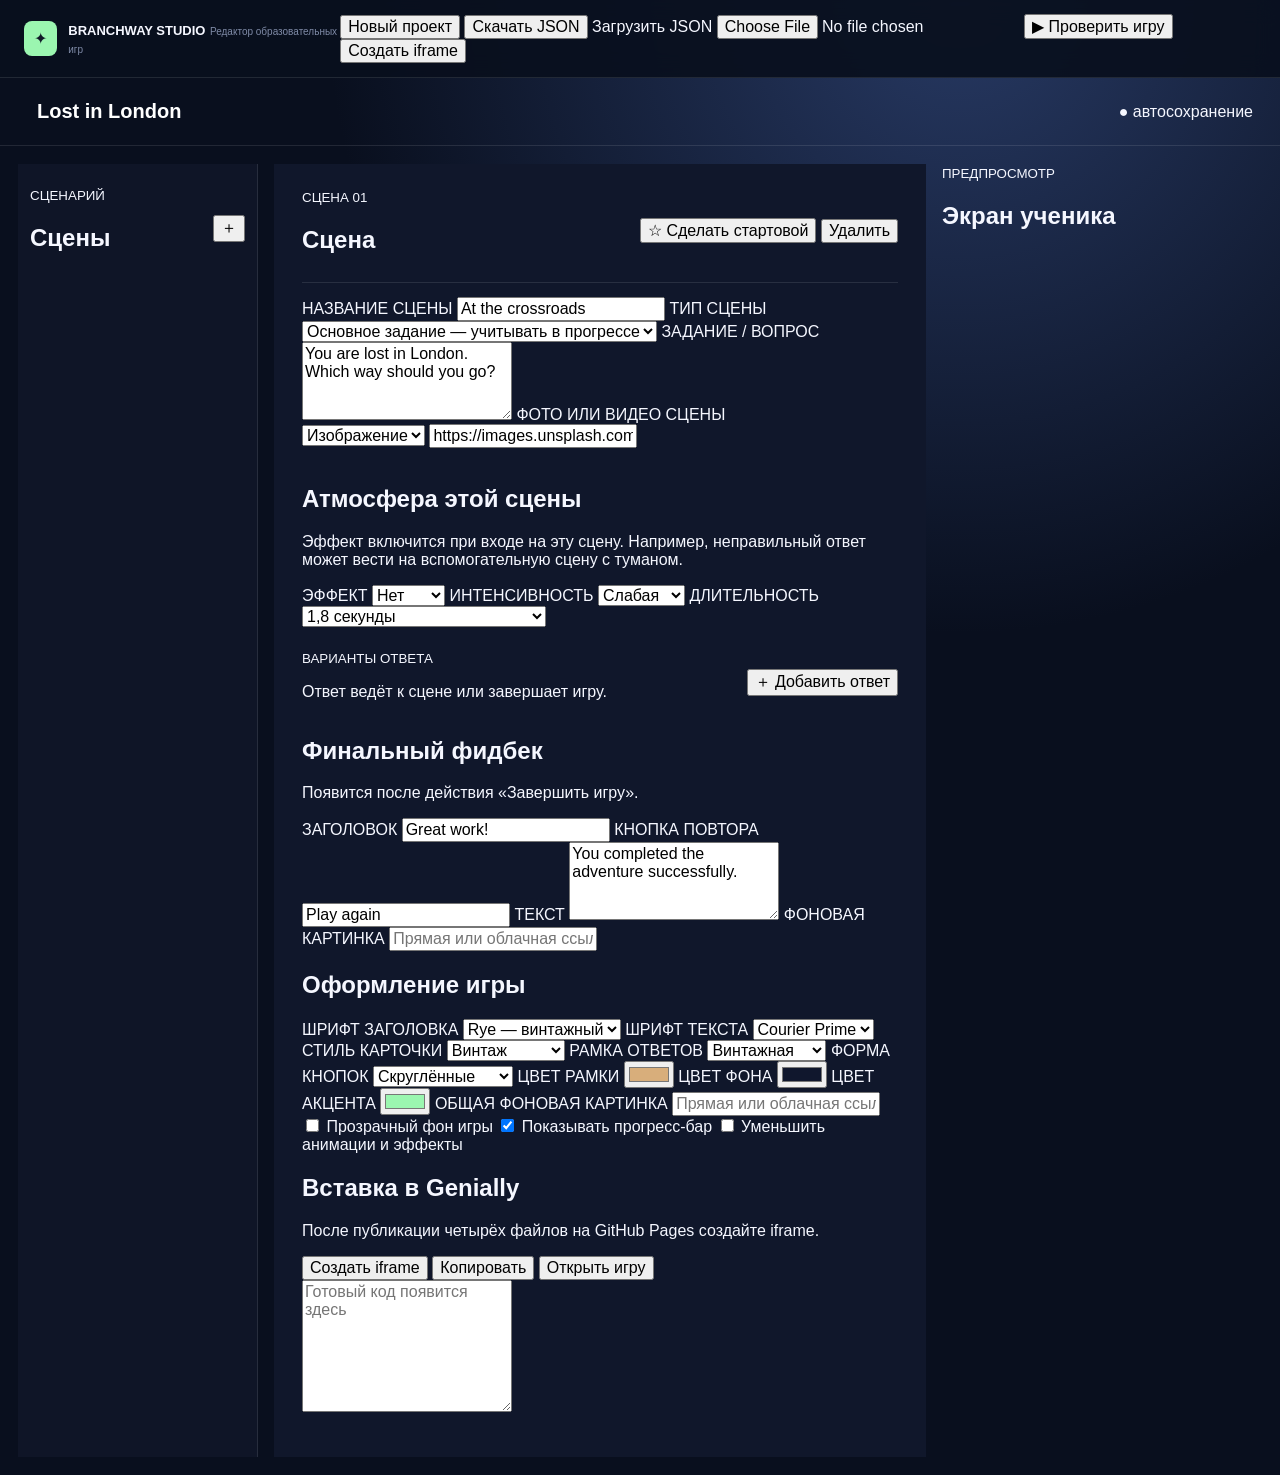
==== commit 0ad3b059: "Update index.html" ====
--- a/index.html
+++ b/index.html
@@ -2,6 +2,7 @@
 <html lang="ru">
 <head>
   <meta charset="UTF-8">
+
   <meta name="viewport" content="width=device-width,initial-scale=1">
   <title>Branchway Studio</title>
 
@@ -255,7 +256,7 @@
       <section class="settings-panel iframe-panel">
         <h2>Вставка в Genially</h2>
 
-        <p class="hint">После публикации файлов создайте iframe.</p>
+        <p class="hint">После публикации четырёх файлов на GitHub Pages создайте iframe.</p>
 
         <div class="iframe-actions">
           <button id="generateIframeButton" class="primary">Создать iframe</button>
--- a/styles.css
+++ b/styles.css
@@ -1,3 +1,4 @@
+/* Общие стили редактора, прогресс-бар и пометки сцены */
 @import url('https://fonts.googleapis.com/css2?family=Courier+Prime:wght@400;700&family=Roboto+Slab:wght@400;700&family=Rye&family=Special+Elite&display=swap');
 
 :root {
@@ -8,7 +9,6 @@
   --text: #f5f7ff;
   --muted: #7f8ba7;
   --accent: #9bf6b0;
-  --danger: #ff8d9e;
 }
 
 * { box-sizing: border-box; }
@@ -18,9 +18,12 @@
   margin: 0;
   min-width: 320px;
   min-height: 100%;
+
   overflow-x: hidden;
   overflow-y: auto;
+
   color: var(--text);
+
   background: radial-gradient(circle at 75% 0, #273963, transparent 36%), var(--page);
   font-family: Arial, sans-serif;
 }
@@ -45,11 +48,11 @@
 .scenes-panel .section-heading { display:flex; justify-content: space-between; align-items:center; }
 
 .scene-list { display: grid; gap:6px; padding: 0; max-height:60vh; overflow:auto; }
-.scene-card { display:grid; grid-template-columns: 22px 1fr auto; align-items:center; padding:8px; border-radius:8px; border:1px solid transparent; background:transparent; color:#e7eaff; }
+.scene-card { display:grid; grid-template-columns: 22px 1fr auto; align-items:center; padding:8px; border-radius:8px; border:1px solid transparent; background:transparent; color:#e6eaff; }
 .scene-card.active { border-color: rgba(155,246,176,.4); background: rgba(155,246,176,.08); }
 .scene-card .number { color: var(--accent); font-size:10px; }
 
-.scene-role-badge { display:inline-block; padding:2px 6px; font-size:8px; font-weight:900; border-radius:6px; margin-left:6px; text-transform:uppercase; }
+.scene-role-badge { display:inline-block; padding:2px 6px; font-size:8px; font-weight:900; border-radius:4px; margin-left:6px; text-transform:uppercase; }
 .scene-role-main { background: rgba(155,246,176,.25); color:#dff7e5; }
 .scene-role-support { background: rgba(255,209,139,.25); color:#fff; }
 
@@ -62,32 +65,23 @@
 
 .answer-card { padding: 12px; border:1px solid var(--line); border-radius:8px; background: rgba(255,255,255,.04); }
 
-.answer-card .label { font-size:11px; font-weight:900; color: var(--muted); display:block; }
+.answer-card .label { font-size: 11px; font-weight: 900; color: var(--muted); display:block; }
 
 .answers-heading { display:flex; align-items:center; justify-content: space-between; margin: 22px 0 8px; }
 
 .progress { }
 
-.player-progress { position: absolute; left: 16px; right: 16px; bottom: 14px; z-index: 22; padding: 6px; }
+.player-progress { position: absolute; left: 16px; right: 16px; bottom: 12px; z-index: 22; padding: 6px; }
 
 .player-progress-row { display:flex; justify-content:space-between; font-size: 9px; font-weight: 900; color:#eef2ff; }
-.player-progress-track { height: 7px; border-radius: 999px; background: rgba(255,255,255,.2); overflow:hidden; }
+.player-progress-track { height: 7px; border-radius:999px; background: rgba(255,255,255,.2); overflow:hidden; }
 .player-progress-fill { height:100%; width:0%; background: var(--accent); transition: width .5s; }
 
+.modal, .full-player { }
 .modal { display:none; position:fixed; inset:0; background: rgba(0,0,0,.8); z-index:40; }
 .modal.open { display:block; }
 
-.iframe-panel { margin-top: 20px; }
-
-.publish { padding: 16px; border:1px solid var(--line); border-radius:8px; background: rgba(255,255,255,.02); }
-
-/* простые стили карточек (варианты) */
-.card-vintage { border:3px solid #d8ae7b; border-radius:14px; color:#f7e4c8; background: linear-gradient(135deg, rgba(20,11,8,.96), rgba(35,18,12,.93)); box-shadow: 0 15px 40px rgba(0,0,0,.65); }
-.card-glass { border:1px solid rgba(255,255,255,.4); background: rgba(255,255,255,.15); }
-.card-neon { border:2px solid #66ccff; background: rgba(6,11,24,.8); box-shadow: 0 0 12px #66ccff; }
-.card-parchment { border:2px solid #79552f; background: #ead7ab; }
-/* Прокрутка внутри overlay уже учтена в index.html */
-
+/* Поиск паттернов — inline примерные варианты, можно расширять по необходимости */
 @media (max-width: 900px) {
   .workspace { grid-template-columns: 1fr; }
   .scenes-panel { order: 1; }
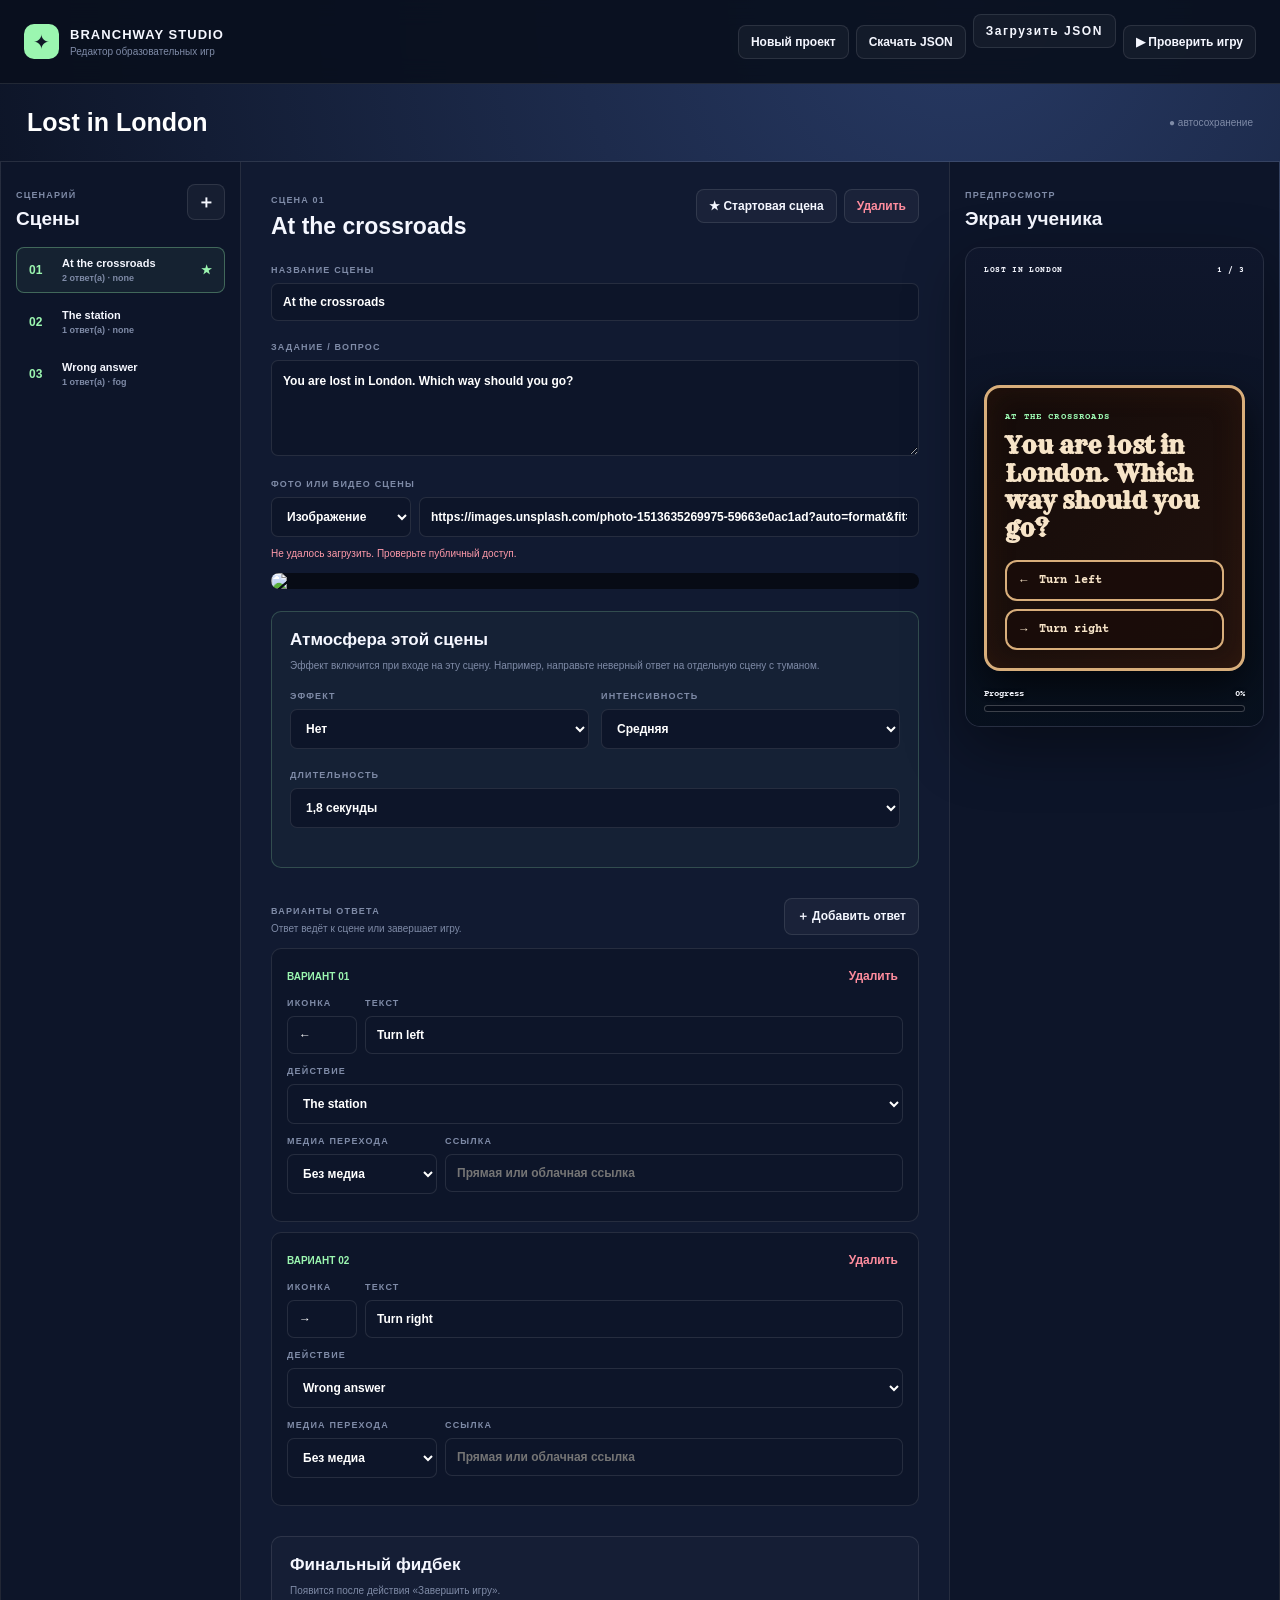
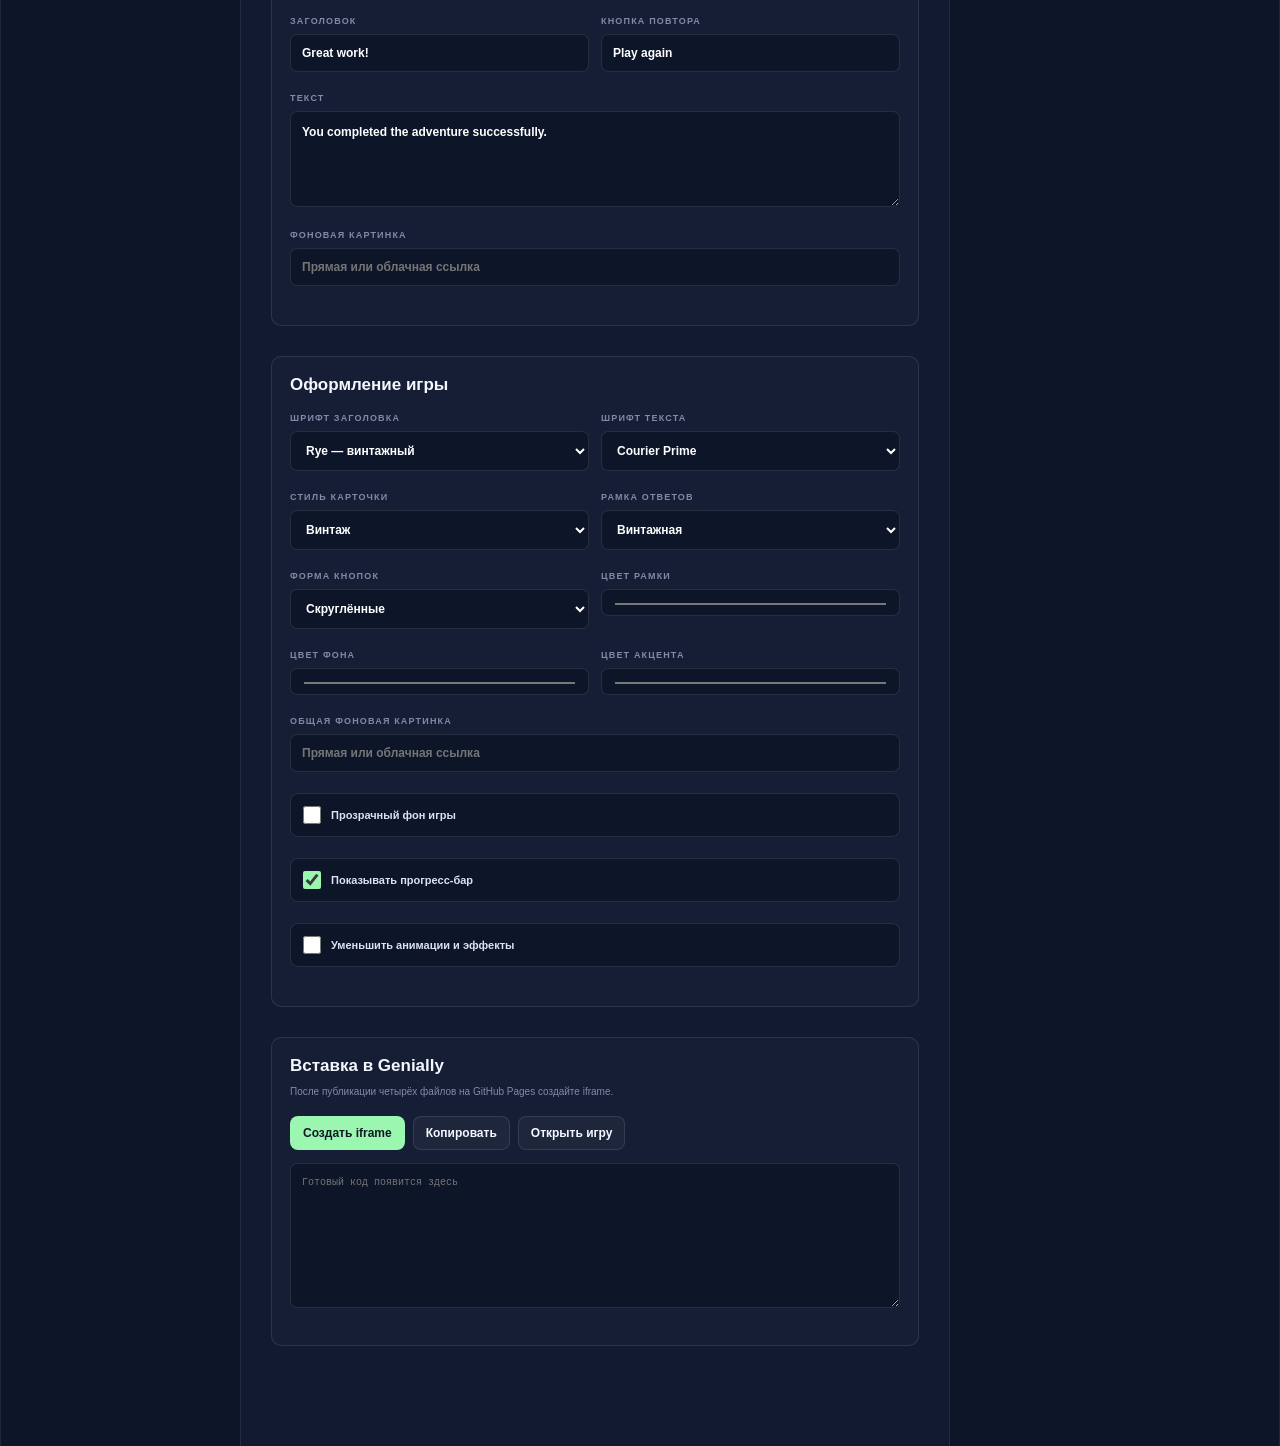
==== commit 33af0654: "Update index.html" ====
--- a/index.html
+++ b/index.html
@@ -3,7 +3,11 @@
 <head>
   <meta charset="UTF-8">
 
-  <meta name="viewport" content="width=device-width,initial-scale=1">
+  <meta
+    name="viewport"
+    content="width=device-width, initial-scale=1"
+  >
+
   <title>Branchway Studio</title>
 
   <link rel="stylesheet" href="styles.css">
@@ -14,6 +18,7 @@
   <header class="topbar">
     <div class="brand">
       <span class="brand-icon">✦</span>
+
       <div>
         <strong>BRANCHWAY STUDIO</strong>
         <small>Редактор образовательных игр</small>
@@ -21,21 +26,37 @@
     </div>
 
     <div class="toolbar">
-      <button id="newProjectButton">Новый проект</button>
-      <button id="saveJsonButton">Скачать JSON</button>
+      <button id="newProjectButton">
+        Новый проект
+      </button>
+
+      <button id="saveJsonButton">
+        Скачать JSON
+      </button>
 
       <label class="file-button">
         Загрузить JSON
-        <input id="loadJsonInput" type="file" accept="application/json">
+
+        <input
+          id="loadJsonInput"
+          type="file"
+          accept="application/json"
+        >
       </label>
 
-      <button id="previewButton">▶ Проверить игру</button>
-      <button id="exportIframeBtn">Создать iframe</button>
+      <button id="previewButton">
+        ▶ Проверить игру
+      </button>
     </div>
   </header>
 
   <section class="titlebar">
-    <input id="gameTitle" aria-label="Название игры" placeholder="Название игры">
+    <input
+      id="gameTitle"
+      aria-label="Название игры"
+      placeholder="Название игры"
+    >
+
     <span>● автосохранение</span>
   </section>
 
@@ -46,63 +67,109 @@
           <small>СЦЕНАРИЙ</small>
           <h2>Сцены</h2>
         </div>
-        <button id="addSceneButton" title="Добавить сцену">＋</button>
+
+        <button
+          id="addSceneButton"
+          title="Добавить сцену"
+        >
+          ＋
+        </button>
       </div>
 
-      <div id="sceneList" class="scene-list"></div>
+      <div
+        id="sceneList"
+        class="scene-list"
+      ></div>
     </aside>
 
     <section class="editor-panel">
       <div class="editor-heading">
         <div>
-          <small id="sceneNumber">СЦЕНА 01</small>
-          <h1 id="sceneHeading">Сцена</h1>
+          <small id="sceneNumber">
+            СЦЕНА 01
+          </small>
+
+          <h1 id="sceneHeading">
+            Сцена
+          </h1>
         </div>
 
         <div class="editor-actions">
-          <button id="makeStartButton">☆ Сделать стартовой</button>
-          <button id="deleteSceneButton" class="danger">Удалить</button>
+          <button id="makeStartButton">
+            ☆ Сделать стартовой
+          </button>
+
+          <button
+            id="deleteSceneButton"
+            class="danger"
+          >
+            Удалить
+          </button>
         </div>
       </div>
 
-      <label>НАЗВАНИЕ СЦЕНЫ
+      <label>
+        НАЗВАНИЕ СЦЕНЫ
         <input id="sceneTitle">
       </label>
 
-      <label>ТИП СЦЕНЫ
-        <select id="sceneRole">
-          <option value="main">Основное задание — учитывать в прогрессе</option>
-          <option value="support">Вспомогательная сцена — не учитывать</option>
-        </select>
+      <label>
+        ЗАДАНИЕ / ВОПРОС
+
+        <textarea
+          id="sceneTask"
+          rows="4"
+        ></textarea>
       </label>
 
-      <label>ЗАДАНИЕ / ВОПРОС
-        <textarea id="sceneTask" rows="4"></textarea>
-      </label>
-
-      <label>ФОТО ИЛИ ВИДЕО СЦЕНЫ
+      <label>
+        ФОТО ИЛИ ВИДЕО СЦЕНЫ
+
         <div class="two-columns">
           <select id="sceneMediaType">
-            <option value="none">Без медиа</option>
-            <option value="image">Изображение</option>
-            <option value="video">Видео</option>
+            <option value="none">
+              Без медиа
+            </option>
+
+            <option value="image">
+              Изображение
+            </option>
+
+            <option value="video">
+              Видео
+            </option>
           </select>
 
-          <input id="sceneMediaUrl" placeholder="Прямая или облачная ссылка">
+          <input
+            id="sceneMediaUrl"
+            placeholder="Прямая или облачная ссылка"
+          >
         </div>
       </label>
 
-      <div id="sceneMediaStatus" class="media-status"></div>
-      <div id="sceneMediaPreview" class="media-preview"></div>
+      <div
+        id="sceneMediaStatus"
+        class="media-status"
+      ></div>
+
+      <div
+        id="sceneMediaPreview"
+        class="media-preview"
+      ></div>
 
       <section class="scene-effect-panel">
         <h2>Атмосфера этой сцены</h2>
+
         <p class="hint">
-          Эффект включится при входе на эту сцену. Например, неправильный ответ может вести на вспомогательную сцену с туманом.
+          Эффект включится при входе на эту сцену.
+          Например, направьте неверный ответ на отдельную
+          сцену с туманом.
         </p>
 
         <div class="settings-grid">
-          <label>ЭФФЕКТ
+          <label>
+            ЭФФЕКТ
+
             <select id="sceneEffect">
               <option value="none">Нет</option>
               <option value="fog">Туман</option>
@@ -113,7 +180,9 @@
             </select>
           </label>
 
-          <label>ИНТЕНСИВНОСТЬ
+          <label>
+            ИНТЕНСИВНОСТЬ
+
             <select id="effectIntensity">
               <option value="low">Слабая</option>
               <option value="medium">Средняя</option>
@@ -121,12 +190,17 @@
             </select>
           </label>
 
-          <label class="wide">ДЛИТЕЛЬНОСТЬ
+          <label class="wide">
+            ДЛИТЕЛЬНОСТЬ
+
             <select id="effectDuration">
               <option value="1800">1,8 секунды</option>
               <option value="3000">3 секунды</option>
               <option value="5000">5 секунд</option>
-              <option value="0">Постоянно до ухода со сцены</option>
+
+              <option value="0">
+                Постоянно до ухода со сцены
+              </option>
             </select>
           </label>
         </div>
@@ -135,34 +209,56 @@
       <div class="answers-heading">
         <div>
           <small>ВАРИАНТЫ ОТВЕТА</small>
-          <p>Ответ ведёт к сцене или завершает игру.</p>
-        </div>
-
-        <button id="addAnswerButton">＋ Добавить ответ</button>
+
+          <p>
+            Ответ ведёт к сцене или завершает игру.
+          </p>
+        </div>
+
+        <button id="addAnswerButton">
+          ＋ Добавить ответ
+        </button>
       </div>
 
-      <div id="answerList" class="answer-list"></div>
+      <div
+        id="answerList"
+        class="answer-list"
+      ></div>
 
       <section class="settings-panel">
         <h2>Финальный фидбек</h2>
 
-        <p class="hint">Появится после действия «Завершить игру».</p>
+        <p class="hint">
+          Появится после действия «Завершить игру».
+        </p>
 
         <div class="settings-grid">
-          <label>ЗАГОЛОВОК
-            <input id="feedbackTitle" placeholder="Отличная работа!">
-          </label>
-
-          <label>КНОПКА ПОВТОРА
-            <input id="restartText" placeholder="Играть снова">
-          </label>
-
-          <label class="wide">ТЕКСТ
-            <textarea id="feedbackText" rows="4" placeholder="Вы успешно завершили игру."></textarea>
-          </label>
-
-          <label class="wide">ФОНОВАЯ КАРТИНКА
-            <input id="feedbackImage" placeholder="Прямая или облачная ссылка">
+          <label>
+            ЗАГОЛОВОК
+            <input id="feedbackTitle">
+          </label>
+
+          <label>
+            КНОПКА ПОВТОРА
+            <input id="restartText">
+          </label>
+
+          <label class="wide">
+            ТЕКСТ
+
+            <textarea
+              id="feedbackText"
+              rows="4"
+            ></textarea>
+          </label>
+
+          <label class="wide">
+            ФОНОВАЯ КАРТИНКА
+
+            <input
+              id="feedbackImage"
+              placeholder="Прямая или облачная ссылка"
+            >
           </label>
         </div>
       </section>
@@ -171,84 +267,195 @@
         <h2>Оформление игры</h2>
 
         <div class="settings-grid">
-          <label>ШРИФТ ЗАГОЛОВКА
+          <label>
+            ШРИФТ ЗАГОЛОВКА
+
             <select id="headingFont">
-              <option value="Rye">Rye — винтажный</option>
-              <option value="Special Elite">Special Elite</option>
-              <option value="Roboto Slab">Roboto Slab</option>
-              <option value="Georgia">Georgia</option>
-              <option value="Arial">Arial</option>
-            </select>
-          </label>
-
-          <label>ШРИФТ ТЕКСТА
+              <option value="Rye">
+                Rye — винтажный
+              </option>
+
+              <option value="Special Elite">
+                Special Elite
+              </option>
+
+              <option value="Roboto Slab">
+                Roboto Slab
+              </option>
+
+              <option value="Georgia">
+                Georgia
+              </option>
+
+              <option value="Arial">
+                Arial
+              </option>
+            </select>
+          </label>
+
+          <label>
+            ШРИФТ ТЕКСТА
+
             <select id="bodyFont">
-              <option value="Courier Prime">Courier Prime</option>
-              <option value="Special Elite">Special Elite</option>
-              <option value="Roboto Slab">Roboto Slab</option>
-              <option value="Georgia">Georgia</option>
-              <option value="Arial">Arial</option>
-            </select>
-          </label>
-
-          <label>СТИЛЬ КАРТОЧКИ
+              <option value="Courier Prime">
+                Courier Prime
+              </option>
+
+              <option value="Special Elite">
+                Special Elite
+              </option>
+
+              <option value="Roboto Slab">
+                Roboto Slab
+              </option>
+
+              <option value="Georgia">
+                Georgia
+              </option>
+
+              <option value="Arial">
+                Arial
+              </option>
+            </select>
+          </label>
+
+          <label>
+            СТИЛЬ КАРТОЧКИ
+
             <select id="cardStyle">
-              <option value="none">Без карточки</option>
-              <option value="vintage">Винтаж</option>
-              <option value="glass">Стекло</option>
-              <option value="neon">Неон</option>
-              <option value="parchment">Пергамент</option>
-            </select>
-          </label>
-
-          <label>РАМКА ОТВЕТОВ
+              <option value="none">
+                Без карточки
+              </option>
+
+              <option value="vintage">
+                Винтаж
+              </option>
+
+              <option value="glass">
+                Стекло
+              </option>
+
+              <option value="neon">
+                Неон
+              </option>
+
+              <option value="parchment">
+                Пергамент
+              </option>
+            </select>
+          </label>
+
+          <label>
+            РАМКА ОТВЕТОВ
+
             <select id="answerStyle">
-              <option value="standard">Стандартная</option>
-              <option value="vintage">Винтажная</option>
-              <option value="double">Двойная</option>
-              <option value="neon">Неоновая</option>
-              <option value="dashed">Пунктирная</option>
-              <option value="text">Только текст</option>
-            </select>
-          </label>
-
-          <label>ФОРМА КНОПОК
+              <option value="standard">
+                Стандартная
+              </option>
+
+              <option value="vintage">
+                Винтажная
+              </option>
+
+              <option value="double">
+                Двойная
+              </option>
+
+              <option value="neon">
+                Неоновая
+              </option>
+
+              <option value="dashed">
+                Пунктирная
+              </option>
+
+              <option value="text">
+                Только текст
+              </option>
+            </select>
+          </label>
+
+          <label>
+            ФОРМА КНОПОК
+
             <select id="buttonShape">
-              <option value="soft">Скруглённые</option>
-              <option value="round">Круглые</option>
-              <option value="square">Прямоугольные</option>
-            </select>
-          </label>
-
-          <label>ЦВЕТ РАМКИ
-            <input id="borderColor" type="color">
-          </label>
-
-          <label>ЦВЕТ ФОНА
-            <input id="backgroundColor" type="color">
-          </label>
-
-          <label>ЦВЕТ АКЦЕНТА
-            <input id="accentColor" type="color">
-          </label>
-
-          <label class="wide">ОБЩАЯ ФОНОВАЯ КАРТИНКА
-            <input id="backgroundImage" placeholder="Прямая или облачная ссылка">
+              <option value="soft">
+                Скруглённые
+              </option>
+
+              <option value="round">
+                Круглые
+              </option>
+
+              <option value="square">
+                Прямоугольные
+              </option>
+            </select>
+          </label>
+
+          <label>
+            ЦВЕТ РАМКИ
+
+            <input
+              id="borderColor"
+              type="color"
+            >
+          </label>
+
+          <label>
+            ЦВЕТ ФОНА
+
+            <input
+              id="backgroundColor"
+              type="color"
+            >
+          </label>
+
+          <label>
+            ЦВЕТ АКЦЕНТА
+
+            <input
+              id="accentColor"
+              type="color"
+            >
+          </label>
+
+          <label class="wide">
+            ОБЩАЯ ФОНОВАЯ КАРТИНКА
+
+            <input
+              id="backgroundImage"
+              placeholder="Прямая или облачная ссылка"
+            >
           </label>
 
           <label class="checkbox-label wide">
-            <input id="transparentBackground" type="checkbox">
+            <input
+              id="transparentBackground"
+              type="checkbox"
+            >
+
             <span>Прозрачный фон игры</span>
           </label>
 
           <label class="checkbox-label wide">
-            <input id="showProgressBar" type="checkbox" checked>
+            <input
+              id="showProgressBar"
+              type="checkbox"
+            >
+
             <span>Показывать прогресс-бар</span>
           </label>
 
           <label class="checkbox-label wide">
-            <input id="reduceMotion" type="checkbox">
-            <span>Уменьшить анимации и эффекты</span>
+            <input
+              id="reduceMotion"
+              type="checkbox"
+            >
+
+            <span>
+              Уменьшить анимации и эффекты
+            </span>
           </label>
         </div>
       </section>
@@ -256,17 +463,39 @@
       <section class="settings-panel iframe-panel">
         <h2>Вставка в Genially</h2>
 
-        <p class="hint">После публикации четырёх файлов на GitHub Pages создайте iframe.</p>
+        <p class="hint">
+          После публикации четырёх файлов на GitHub Pages
+          создайте iframe.
+        </p>
 
         <div class="iframe-actions">
-          <button id="generateIframeButton" class="primary">Создать iframe</button>
-          <button id="copyIframeButton">Копировать</button>
-          <button id="openPlayerButton">Открыть игру</button>
-        </div>
-
-        <textarea id="iframeCode" rows="7" readonly placeholder="Готовый код появится здесь"></textarea>
-
-        <div id="iframeStatus" class="media-status"></div>
+          <button
+            id="generateIframeButton"
+            class="primary"
+          >
+            Создать iframe
+          </button>
+
+          <button id="copyIframeButton">
+            Копировать
+          </button>
+
+          <button id="openPlayerButton">
+            Открыть игру
+          </button>
+        </div>
+
+        <textarea
+          id="iframeCode"
+          rows="7"
+          readonly
+          placeholder="Готовый код появится здесь"
+        ></textarea>
+
+        <div
+          id="iframeStatus"
+          class="media-status"
+        ></div>
       </section>
     </section>
 
@@ -278,11 +507,28 @@
     </aside>
   </main>
 
-  <div id="previewModal" class="modal" aria-hidden="true">
-    <button id="closePreviewButton" class="close-button">← Вернуться в редактор</button>
-    <div id="fullPlayer" class="full-player"></div>
+  <div
+    id="previewModal"
+    class="modal"
+    aria-hidden="true"
+  >
+    <button
+      id="closePreviewButton"
+      class="close-button"
+    >
+      ← Вернуться в редактор
+    </button>
+
+    <div
+      id="fullPlayer"
+      class="full-player"
+    ></div>
   </div>
 
-  <div id="toast" class="toast" hidden></div>
+  <div
+    id="toast"
+    class="toast"
+    hidden
+  ></div>
 </body>
 </html>
--- a/styles.css
+++ b/styles.css
@@ -1,5 +1,6 @@
-/* Общие стили редактора, прогресс-бар и пометки сцены */
-@import url('https://fonts.googleapis.com/css2?family=Courier+Prime:wght@400;700&family=Roboto+Slab:wght@400;700&family=Rye&family=Special+Elite&display=swap');
+@import url(
+  "https://fonts.googleapis.com/css2?family=Courier+Prime:wght@400;700&family=Roboto+Slab:wght@400;700&family=Rye&family=Special+Elite&display=swap"
+);
 
 :root {
   --page: #090f1e;
@@ -11,9 +12,16 @@
   --accent: #9bf6b0;
 }
 
-* { box-sizing: border-box; }
-
-html { min-height: 100%; overflow-y: scroll; scroll-behavior: smooth; }
+* {
+  box-sizing: border-box;
+}
+
+html {
+  min-height: 100%;
+  overflow-y: scroll;
+  scroll-behavior: smooth;
+}
+
 body {
   margin: 0;
   min-width: 320px;
@@ -24,67 +32,1169 @@
 
   color: var(--text);
 
-  background: radial-gradient(circle at 75% 0, #273963, transparent 36%), var(--page);
+  background:
+    radial-gradient(
+      circle at 75% 0,
+      #273963,
+      transparent 36%
+    ),
+    var(--page);
+
   font-family: Arial, sans-serif;
 }
 
-button, input, textarea, select { font: inherit; }
-
-.topbar { position: sticky; top: 0; z-index: 30; display: flex; align-items: center; justify-content: space-between;
-  min-height: 76px; padding: 14px 24px; border-bottom: 1px solid var(--line);
-  background: rgba(9,16,30,0.92); backdrop-filter: blur(12px); }
-
-.brand { display: flex; align-items: center; gap: 11px; }
-.brand-icon { width: 35px; height: 35px; display: grid; place-items: center; border-radius: 8px; background: var(--accent); color: #101827; }
-.brand strong { font-size: 13px; }
-.brand small { font-size: 10px; color: var(--muted); }
-
-.titlebar { padding: 16px 27px; display:flex; align-items:center; justify-content: space-between; border-bottom:1px solid var(--line); }
-.titlebar input { width: 520px; padding: 6px 10px; border:0; outline:0; color:#fff; background:transparent; font-size:20px; font-weight:800; }
-
-.workspace { width: min(1500px,100%); margin: 0 auto; display:grid; grid-template-columns: 240px 1fr 320px; gap: 16px; padding: 18px; min-height: calc(100vh - 140px); }
-
-.scenes-panel { background:#0f1527; border-right:1px solid var(--line); padding: 22px 12px; }
-.scenes-panel .section-heading { display:flex; justify-content: space-between; align-items:center; }
-
-.scene-list { display: grid; gap:6px; padding: 0; max-height:60vh; overflow:auto; }
-.scene-card { display:grid; grid-template-columns: 22px 1fr auto; align-items:center; padding:8px; border-radius:8px; border:1px solid transparent; background:transparent; color:#e6eaff; }
-.scene-card.active { border-color: rgba(155,246,176,.4); background: rgba(155,246,176,.08); }
-.scene-card .number { color: var(--accent); font-size:10px; }
-
-.scene-role-badge { display:inline-block; padding:2px 6px; font-size:8px; font-weight:900; border-radius:4px; margin-left:6px; text-transform:uppercase; }
-.scene-role-main { background: rgba(155,246,176,.25); color:#dff7e5; }
-.scene-role-support { background: rgba(255,209,139,.25); color:#fff; }
-
-.editor-panel { padding: 24px 28px; overflow: hidden; background: #10172b; min-height: 60vh; }
-.editor-heading { display:flex; justify-content: space-between; align-items: center; padding-bottom: 8px; border-bottom:1px solid var(--line); margin-bottom:14px; }
-.sceneMediaStatus, .media-status { min-height: 17px; color: var(--muted); font-size: 10px; }
-.media-preview img, .media-preview video { width: 100%; max-height: 260px; border-radius: 8px; }
-
-.answers { display: grid; gap: 8px; margin-top: 8px; }
-
-.answer-card { padding: 12px; border:1px solid var(--line); border-radius:8px; background: rgba(255,255,255,.04); }
-
-.answer-card .label { font-size: 11px; font-weight: 900; color: var(--muted); display:block; }
-
-.answers-heading { display:flex; align-items:center; justify-content: space-between; margin: 22px 0 8px; }
-
-.progress { }
-
-.player-progress { position: absolute; left: 16px; right: 16px; bottom: 12px; z-index: 22; padding: 6px; }
-
-.player-progress-row { display:flex; justify-content:space-between; font-size: 9px; font-weight: 900; color:#eef2ff; }
-.player-progress-track { height: 7px; border-radius:999px; background: rgba(255,255,255,.2); overflow:hidden; }
-.player-progress-fill { height:100%; width:0%; background: var(--accent); transition: width .5s; }
-
-.modal, .full-player { }
-.modal { display:none; position:fixed; inset:0; background: rgba(0,0,0,.8); z-index:40; }
-.modal.open { display:block; }
-
-/* Поиск паттернов — inline примерные варианты, можно расширять по необходимости */
-@media (max-width: 900px) {
-  .workspace { grid-template-columns: 1fr; }
-  .scenes-panel { order: 1; }
-  .editor-panel { order: 2; }
-  .preview-panel { display: none; }
-}
+button,
+input,
+textarea,
+select {
+  font: inherit;
+}
+
+button,
+.file-button {
+  padding: 9px 12px;
+
+  border: 1px solid var(--line);
+  border-radius: 8px;
+
+  color: var(--text);
+  background: rgba(255, 255, 255, 0.04);
+
+  font-size: 12px;
+  font-weight: 700;
+
+  cursor: pointer;
+}
+
+button:hover,
+.file-button:hover {
+  border-color: rgba(155, 246, 176, 0.47);
+}
+
+.primary {
+  color: #101827;
+  background: var(--accent);
+  border-color: transparent;
+}
+
+.danger {
+  color: #ff8d9e;
+}
+
+.topbar {
+  min-height: 76px;
+  padding: 14px 24px;
+
+  display: flex;
+  align-items: center;
+  justify-content: space-between;
+  gap: 20px;
+
+  position: sticky;
+  top: 0;
+  z-index: 30;
+
+  border-bottom: 1px solid var(--line);
+
+  background: rgba(9, 16, 30, 0.92);
+  backdrop-filter: blur(12px);
+}
+
+.brand {
+  display: flex;
+  align-items: center;
+  gap: 11px;
+}
+
+.brand-icon {
+  width: 35px;
+  height: 35px;
+
+  display: grid;
+  place-items: center;
+
+  border-radius: 10px;
+
+  color: #101827;
+  background: var(--accent);
+
+  font-size: 20px;
+}
+
+.brand strong {
+  display: block;
+  font-size: 13px;
+  letter-spacing: 0.08em;
+}
+
+.brand small {
+  display: block;
+  margin-top: 4px;
+
+  color: var(--muted);
+  font-size: 10px;
+}
+
+.toolbar {
+  display: flex;
+  align-items: center;
+  justify-content: flex-end;
+  gap: 7px;
+  flex-wrap: wrap;
+}
+
+.file-button {
+  position: relative;
+  overflow: hidden;
+}
+
+.file-button input {
+  position: absolute;
+  inset: 0;
+  opacity: 0;
+  cursor: pointer;
+}
+
+.titlebar {
+  min-height: 78px;
+  padding: 17px 27px;
+
+  display: flex;
+  align-items: center;
+  justify-content: space-between;
+  gap: 20px;
+
+  border-bottom: 1px solid var(--line);
+}
+
+.titlebar input {
+  width: min(520px, 70vw);
+  padding: 0;
+  margin: 0;
+
+  border: 0;
+  outline: 0;
+
+  color: #fff;
+  background: transparent;
+
+  font-size: 25px;
+  font-weight: 900;
+}
+
+.titlebar span {
+  color: var(--muted);
+  font-size: 10px;
+}
+
+.workspace {
+  width: min(1500px, 100%);
+  min-height: calc(100vh - 154px);
+  margin: auto;
+
+  display: grid;
+
+  grid-template-columns:
+    240px
+    minmax(440px, 1fr)
+    330px;
+
+  align-items: stretch;
+
+  border-inline: 1px solid var(--line);
+}
+
+.scenes-panel,
+.preview-panel {
+  padding: 22px 15px;
+  background: var(--dark);
+}
+
+.scenes-panel {
+  border-right: 1px solid var(--line);
+}
+
+.preview-panel {
+  border-left: 1px solid var(--line);
+}
+
+.section-heading,
+.editor-heading,
+.answers-heading {
+  display: flex;
+  align-items: flex-start;
+  justify-content: space-between;
+  gap: 12px;
+}
+
+.section-heading small,
+.editor-heading small,
+.answers-heading small,
+.preview-panel > small,
+label {
+  color: var(--muted);
+
+  font-size: 9px;
+  font-weight: 900;
+  letter-spacing: 0.13em;
+}
+
+.section-heading h2,
+.preview-panel h2 {
+  margin: 6px 0 17px;
+  font-size: 19px;
+}
+
+.section-heading button {
+  padding: 5px 9px;
+  font-size: 18px;
+}
+
+.scene-list {
+  display: grid;
+  gap: 6px;
+}
+
+.scene-card {
+  width: 100%;
+
+  display: grid;
+  grid-template-columns:
+    25px
+    minmax(0, 1fr)
+    auto;
+
+  align-items: center;
+  gap: 8px;
+
+  border-color: transparent;
+  background: transparent;
+
+  text-align: left;
+}
+
+.scene-card.active {
+  border-color: rgba(155, 246, 176, 0.33);
+  background: rgba(155, 246, 176, 0.06);
+}
+
+.scene-card .number,
+.scene-card .star {
+  color: var(--accent);
+}
+
+.scene-card b,
+.scene-card small {
+  display: block;
+
+  overflow: hidden;
+  white-space: nowrap;
+  text-overflow: ellipsis;
+}
+
+.scene-card b {
+  font-size: 11px;
+}
+
+.scene-card small {
+  margin-top: 4px;
+
+  color: var(--muted);
+  font-size: 9px;
+}
+
+.editor-panel {
+  min-width: 0;
+  padding: 27px 30px 100px;
+
+  background: var(--panel);
+}
+
+.editor-heading {
+  margin-bottom: 25px;
+}
+
+.editor-heading h1 {
+  margin: 6px 0 0;
+  font-size: 23px;
+}
+
+.editor-actions {
+  display: flex;
+  gap: 7px;
+  flex-wrap: wrap;
+}
+
+label {
+  display: block;
+  margin-bottom: 21px;
+}
+
+input,
+textarea,
+select {
+  width: 100%;
+  margin-top: 8px;
+  padding: 11px;
+
+  border: 1px solid var(--line);
+  border-radius: 7px;
+  outline: 0;
+
+  color: #fff;
+  background: var(--dark);
+
+  font-size: 12px;
+}
+
+input:focus,
+textarea:focus,
+select:focus {
+  border-color: rgba(155, 246, 176, 0.53);
+}
+
+textarea {
+  resize: vertical;
+  line-height: 1.5;
+}
+
+.two-columns {
+  display: grid;
+  grid-template-columns:
+    140px
+    minmax(0, 1fr);
+
+  gap: 8px;
+}
+
+.media-status {
+  min-height: 17px;
+  margin: -12px 0 10px;
+
+  color: var(--muted);
+
+  font-size: 10px;
+  line-height: 1.5;
+}
+
+.media-status.success {
+  color: var(--accent);
+}
+
+.media-status.error {
+  color: #ff9aaa;
+}
+
+.media-preview img,
+.media-preview video {
+  display: block;
+
+  width: 100%;
+  max-height: 250px;
+  margin: 0 0 22px;
+
+  border-radius: 10px;
+
+  background: #070b15;
+  object-fit: cover;
+}
+
+.answers-heading {
+  align-items: center;
+  margin: 30px 0 13px;
+}
+
+.answers-heading p {
+  margin: 5px 0 0;
+
+  color: var(--muted);
+  font-size: 10px;
+}
+
+.answer-list {
+  display: grid;
+  gap: 10px;
+}
+
+.answer-card {
+  padding: 15px;
+
+  border: 1px solid var(--line);
+  border-radius: 10px;
+
+  background: var(--dark);
+}
+
+.answer-top {
+  margin-bottom: 10px;
+
+  display: flex;
+  align-items: center;
+  justify-content: space-between;
+}
+
+.answer-top b {
+  color: var(--accent);
+  font-size: 10px;
+}
+
+.answer-top button {
+  padding: 5px;
+  border: 0;
+
+  color: #ff8d9e;
+  background: transparent;
+}
+
+.answer-grid {
+  display: grid;
+  grid-template-columns:
+    70px
+    minmax(0, 1fr);
+
+  gap: 8px;
+}
+
+.transition-grid {
+  display: grid;
+  grid-template-columns:
+    150px
+    minmax(0, 1fr);
+
+  gap: 8px;
+}
+
+.answer-card label {
+  margin-bottom: 12px;
+}
+
+.settings-panel,
+.scene-effect-panel {
+  margin-top: 30px;
+  padding: 18px;
+
+  border: 1px solid var(--line);
+  border-radius: 10px;
+
+  background: rgba(255, 255, 255, 0.02);
+}
+
+.scene-effect-panel {
+  margin: 5px 0 28px;
+
+  border-color: rgba(155, 246, 176, 0.21);
+  background: rgba(155, 246, 176, 0.03);
+}
+
+.settings-panel h2,
+.scene-effect-panel h2 {
+  margin: 0 0 8px;
+  font-size: 17px;
+}
+
+.settings-grid {
+  margin-top: 18px;
+
+  display: grid;
+  grid-template-columns: 1fr 1fr;
+  gap: 0 12px;
+}
+
+.wide {
+  grid-column: 1 / -1;
+}
+
+.checkbox-label {
+  padding: 12px;
+
+  display: flex;
+  align-items: center;
+  gap: 10px;
+
+  border: 1px solid var(--line);
+  border-radius: 8px;
+
+  color: #dce2f2;
+  background: var(--dark);
+
+  font-size: 11px;
+  letter-spacing: 0;
+}
+
+.checkbox-label input {
+  width: 18px;
+  height: 18px;
+  margin: 0;
+  padding: 0;
+
+  accent-color: var(--accent);
+}
+
+.hint {
+  margin: 0;
+
+  color: var(--muted);
+
+  font-size: 10px;
+  line-height: 1.5;
+}
+
+.iframe-actions {
+  margin: 17px 0 5px;
+
+  display: flex;
+  gap: 8px;
+  flex-wrap: wrap;
+}
+
+.iframe-panel textarea {
+  min-height: 145px;
+
+  font-family: "Courier New", monospace;
+  font-size: 10px;
+}
+
+.preview-panel h2 {
+  margin-top: 6px;
+}
+
+/* Проигрыватель */
+
+.player {
+  position: relative;
+  min-height: 480px;
+  overflow: hidden;
+
+  border: 1px solid var(--line);
+  border-radius: 15px;
+
+  background-color:
+    var(--player-bg, #111a31);
+
+  background-size: cover;
+  background-position: center;
+
+  box-shadow:
+    0 20px 60px rgba(0, 0, 0, 0.4);
+
+  font-family:
+    var(--body-font, Arial, sans-serif);
+}
+
+.player.transparent {
+  background-color: transparent;
+  box-shadow: none;
+}
+
+.player > video {
+  position: absolute;
+  inset: 0;
+
+  width: 100%;
+  height: 100%;
+
+  object-fit: cover;
+}
+
+.player-overlay {
+  position: absolute;
+  inset: 0;
+  padding: 18px;
+
+  display: flex;
+  flex-direction: column;
+  justify-content: space-between;
+
+  background:
+    linear-gradient(
+      180deg,
+      rgba(7, 16, 29, 0.08),
+      rgba(7, 16, 29, 0.92) 84%
+    );
+}
+
+.player.transparent:not(.has-media)
+.player-overlay {
+  background: transparent;
+}
+
+.player h3 {
+  margin: 8px 0 17px;
+
+  font-family:
+    var(--heading-font, Georgia, serif);
+
+  font-size: 24px;
+  line-height: 1.16;
+}
+
+.player-top {
+  display: flex;
+  justify-content: space-between;
+  gap: 15px;
+
+  font-size: 8px;
+  font-weight: 800;
+  letter-spacing: 0.08em;
+  text-transform: uppercase;
+}
+
+.scene-label {
+  color:
+    var(--player-accent, var(--accent));
+
+  font-size: 9px;
+  font-weight: 900;
+  letter-spacing: 0.13em;
+  text-transform: uppercase;
+}
+
+/* Карточки */
+
+.story-card {
+  padding: 18px;
+}
+
+.card-none {
+  padding: 0;
+}
+
+.card-vintage {
+  border: 3px solid
+    var(--border-color, #d8ae7b);
+
+  border-radius: 16px;
+
+  color: #f7e4c8;
+
+  background:
+    linear-gradient(
+      135deg,
+      rgba(20, 11, 8, 0.96),
+      rgba(35, 18, 12, 0.93)
+    );
+
+  box-shadow:
+    0 15px 40px rgba(0, 0, 0, 0.67),
+    inset 0 0 30px rgba(111, 55, 26, 0.2);
+}
+
+.card-glass {
+  border: 1px solid
+    rgba(255, 255, 255, 0.33);
+
+  border-radius: 18px;
+
+  background:
+    rgba(255, 255, 255, 0.09);
+
+  box-shadow:
+    0 15px 40px rgba(0, 0, 0, 0.4);
+
+  backdrop-filter: blur(12px);
+}
+
+.card-neon {
+  border: 2px solid
+    var(--border-color, #66ccff);
+
+  border-radius: 12px;
+
+  background:
+    rgba(6, 11, 24, 0.86);
+
+  box-shadow:
+    0 0 10px
+      var(--border-color, #66ccff),
+    inset 0 0 18px #000;
+}
+
+.card-parchment {
+  border: 2px solid #79552f;
+  border-radius: 4px;
+
+  color: #332414;
+  background: rgba(234, 215, 171, 0.92);
+
+  box-shadow:
+    0 12px 35px rgba(0, 0, 0, 0.53);
+}
+
+/* Ответы */
+
+.player-answers {
+  display: grid;
+  gap: 8px;
+  margin-top: 16px;
+}
+
+.player-answer {
+  width: 100%;
+  padding: 11px;
+
+  display: flex;
+  align-items: center;
+  gap: 9px;
+
+  color: #fff;
+  background:
+    rgba(17, 24, 39, 0.74);
+
+  text-align: left;
+}
+
+.answer-standard {
+  border: 1px solid
+    rgba(255, 255, 255, 0.2);
+}
+
+.answer-vintage {
+  border: 2px solid
+    var(--border-color, #d8ae7b);
+
+  color: #f7e4c8;
+  background: rgba(26, 13, 9, 0.91);
+}
+
+.answer-double {
+  border: 4px double
+    var(--border-color, #d8ae7b);
+
+  background:
+    rgba(17, 24, 39, 0.79);
+}
+
+.answer-neon {
+  border: 1px solid
+    var(--border-color, #66ccff);
+
+  background:
+    rgba(7, 16, 29, 0.9);
+
+  box-shadow:
+    0 0 7px
+      var(--border-color, #66ccff);
+}
+
+.answer-dashed {
+  border: 2px dashed
+    var(--border-color, #d8ae7b);
+
+  background:
+    rgba(17, 24, 39, 0.67);
+}
+
+.answer-text {
+  border: 0;
+
+  border-bottom: 1px solid
+    var(--border-color, #fff);
+
+  border-radius: 0 !important;
+  background: transparent;
+}
+
+.player-answer:hover {
+  color: #101827;
+
+  background:
+    var(--player-accent, var(--accent));
+}
+
+.shape-soft {
+  border-radius: 12px;
+}
+
+.shape-round {
+  border-radius: 999px;
+}
+
+.shape-square {
+  border-radius: 3px;
+}
+
+/* Прогресс */
+
+.player-progress {
+  position: absolute;
+
+  left: 18px;
+  right: 18px;
+  bottom: 14px;
+
+  z-index: 22;
+}
+
+.player-progress-row {
+  display: flex;
+  justify-content: space-between;
+
+  margin-bottom: 6px;
+
+  font-size: 9px;
+  font-weight: 800;
+
+  text-shadow: 0 1px 4px #000;
+}
+
+.player-progress-track {
+  height: 7px;
+  overflow: hidden;
+
+  border: 1px solid
+    rgba(255, 255, 255, 0.22);
+
+  border-radius: 999px;
+
+  background:
+    rgba(5, 9, 20, 0.5);
+}
+
+.player-progress-fill {
+  height: 100%;
+
+  border-radius: 999px;
+
+  background: var(--player-accent);
+
+  box-shadow:
+    0 0 12px var(--player-accent);
+
+  transition: width 0.45s;
+}
+
+.player.has-progress .player-overlay {
+  padding-bottom: 55px;
+}
+
+/* Эффекты сцен */
+
+.effect-layer {
+  position: absolute;
+  inset: 0;
+  z-index: 15;
+
+  overflow: hidden;
+  pointer-events: none;
+}
+
+.effect-fog::before,
+.effect-fog::after {
+  content: "";
+
+  position: absolute;
+  inset: -30%;
+
+  background:
+    radial-gradient(
+      ellipse at 30% 50%,
+      rgba(238, 243, 242, 0.79),
+      transparent 48%
+    ),
+    radial-gradient(
+      ellipse at 75% 40%,
+      rgba(191, 202, 201, 0.72),
+      transparent 52%
+    );
+
+  filter: blur(25px);
+
+  animation:
+    fogMove 5s ease-in-out
+    infinite alternate;
+}
+
+.effect-fog::after {
+  transform: scaleX(-1);
+  opacity: 0.65;
+  animation-duration: 7s;
+}
+
+.effect-rain {
+  background-image:
+    repeating-linear-gradient(
+      105deg,
+      transparent 0 12px,
+      rgba(189, 225, 255, 0.5) 13px 14px,
+      transparent 15px 24px
+    );
+
+  background-size: 180px 180px;
+
+  animation:
+    rainFall 0.45s linear infinite;
+
+  opacity: 0.75;
+}
+
+.effect-fire {
+  top: 45%;
+
+  background:
+    radial-gradient(
+      ellipse at 15% 110%,
+      #ffeb3b 0 6%,
+      #ff6500 18%,
+      transparent 45%
+    ),
+    radial-gradient(
+      ellipse at 50% 115%,
+      #fff176 0 5%,
+      #ff3d00 22%,
+      transparent 48%
+    ),
+    radial-gradient(
+      ellipse at 85% 110%,
+      #ffca28 0 7%,
+      #d50000 22%,
+      transparent 48%
+    );
+
+  filter: blur(4px);
+
+  animation:
+    firePulse 0.45s
+    ease-in-out infinite alternate;
+}
+
+.effect-glitch {
+  background:
+    repeating-linear-gradient(
+      0deg,
+      transparent 0 8px,
+      rgba(0, 229, 255, 0.13) 9px 10px,
+      rgba(255, 23, 68, 0.13) 11px 12px
+    );
+
+  mix-blend-mode: screen;
+
+  animation:
+    glitchLayer 0.18s
+    steps(2) infinite;
+}
+
+.player.effect-shake {
+  animation:
+    screenShake 0.55s linear infinite;
+}
+
+.intensity-low {
+  opacity: 0.4;
+}
+
+.intensity-medium {
+  opacity: 0.7;
+}
+
+.intensity-high {
+  opacity: 1;
+}
+
+@keyframes fogMove {
+  from {
+    transform:
+      translateX(-12%) scale(1);
+  }
+
+  to {
+    transform:
+      translateX(12%) scale(1.15);
+  }
+}
+
+@keyframes rainFall {
+  to {
+    background-position:
+      -45px 180px;
+  }
+}
+
+@keyframes firePulse {
+  from {
+    transform: scaleY(0.9);
+    opacity: 0.7;
+  }
+
+  to {
+    transform: scaleY(1.08);
+    opacity: 1;
+  }
+}
+
+@keyframes glitchLayer {
+  0% {
+    transform: translate(0);
+  }
+
+  25% {
+    transform: translate(5px, -2px);
+  }
+
+  50% {
+    transform: translate(-4px, 2px);
+  }
+
+  75% {
+    transform: translate(3px, 1px);
+  }
+}
+
+@keyframes screenShake {
+  0%,
+  100% {
+    transform: translate(0);
+  }
+
+  20% {
+    transform: translate(-6px, 3px);
+  }
+
+  40% {
+    transform: translate(5px, -3px);
+  }
+
+  60% {
+    transform: translate(-4px, -2px);
+  }
+
+  80% {
+    transform: translate(4px, 3px);
+  }
+}
+
+/* Полноэкранный предпросмотр */
+
+.modal {
+  display: none;
+
+  position: fixed;
+  inset: 0;
+  z-index: 50;
+
+  padding: 70px 20px 40px;
+
+  overflow-x: hidden;
+  overflow-y: auto;
+
+  background:
+    rgba(3, 7, 17, 0.93);
+}
+
+.modal.open {
+  display: block;
+}
+
+.modal.transparent-mode {
+  background: transparent;
+}
+
+.close-button {
+  position: fixed;
+  top: 17px;
+  right: 20px;
+  z-index: 51;
+}
+
+.full-player {
+  width: min(900px, 100%);
+  min-height: calc(100vh - 110px);
+  margin: auto;
+}
+
+.full-player .player {
+  min-height: calc(100vh - 110px);
+}
+
+.full-player .player h3 {
+  font-size: clamp(25px, 4vw, 48px);
+}
+
+.toast {
+  position: fixed;
+  top: 88px;
+  left: 50%;
+  z-index: 100;
+
+  padding: 10px 16px;
+
+  border-radius: 999px;
+
+  color: #101827;
+  background: var(--accent);
+
+  font-size: 12px;
+  font-weight: 900;
+
+  transform: translateX(-50%);
+}
+
+@media (prefers-reduced-motion: reduce) {
+  .effect-layer,
+  .player.effect-shake {
+    animation: none !important;
+  }
+
+  .player-progress-fill {
+    transition: none;
+  }
+}
+
+@media (max-width: 1080px) {
+  .workspace {
+    grid-template-columns:
+      220px
+      minmax(0, 1fr);
+  }
+
+  .preview-panel {
+    display: none;
+  }
+}
+
+@media (max-width: 700px) {
+  .topbar,
+  .titlebar {
+    align-items: flex-start;
+    flex-direction: column;
+  }
+
+  .workspace {
+    display: block;
+  }
+
+  .scene-list {
+    display: flex;
+    overflow-x: auto;
+    padding-bottom: 5px;
+  }
+
+  .scene-card {
+    min-width: 190px;
+  }
+
+  .editor-panel {
+    padding: 20px 15px 100px;
+  }
+
+  .editor-heading {
+    flex-direction: column;
+  }
+
+  .settings-grid,
+  .transition-grid,
+  .two-columns {
+    grid-template-columns: 1fr;
+  }
+
+  .wide {
+    grid-column: auto;
+  }
+
+  .modal {
+    padding-inline: 10px;
+  }
+
+  .story-card {
+    padding: 14px;
+  }
+}
